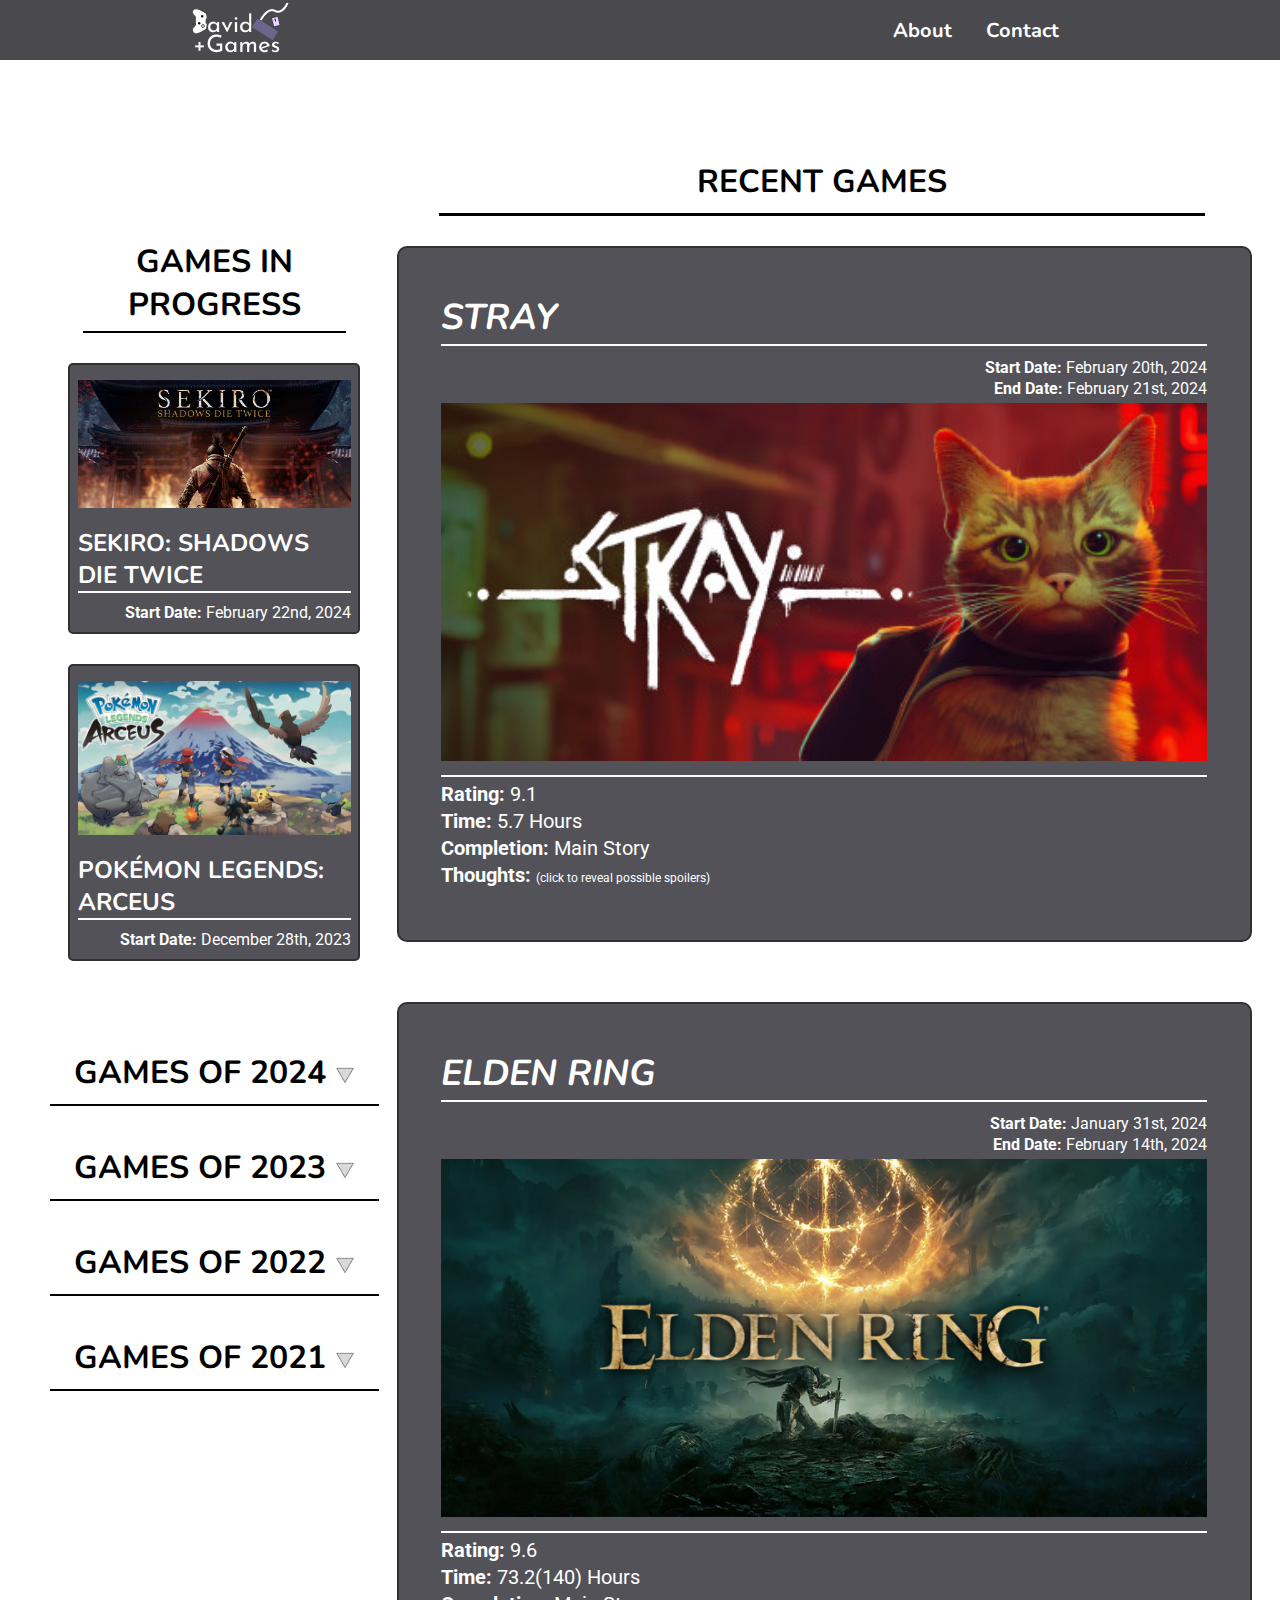
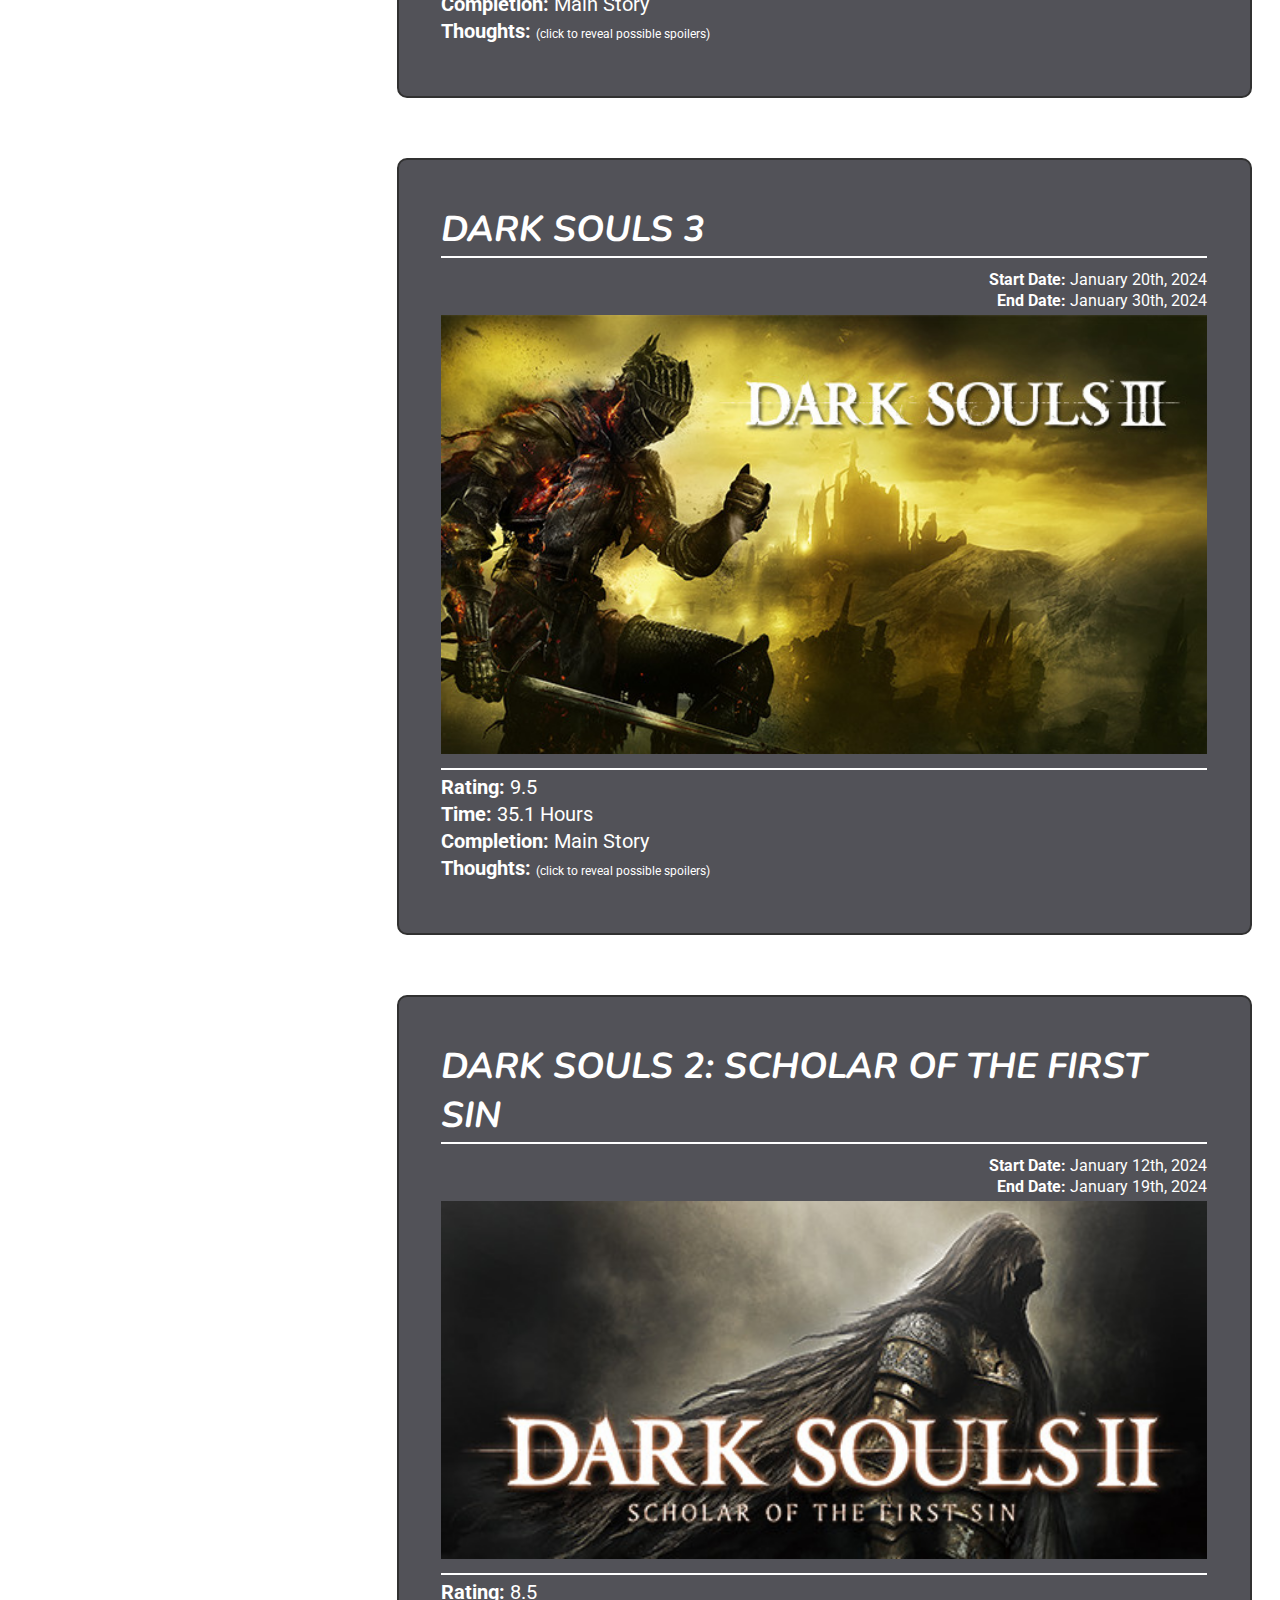
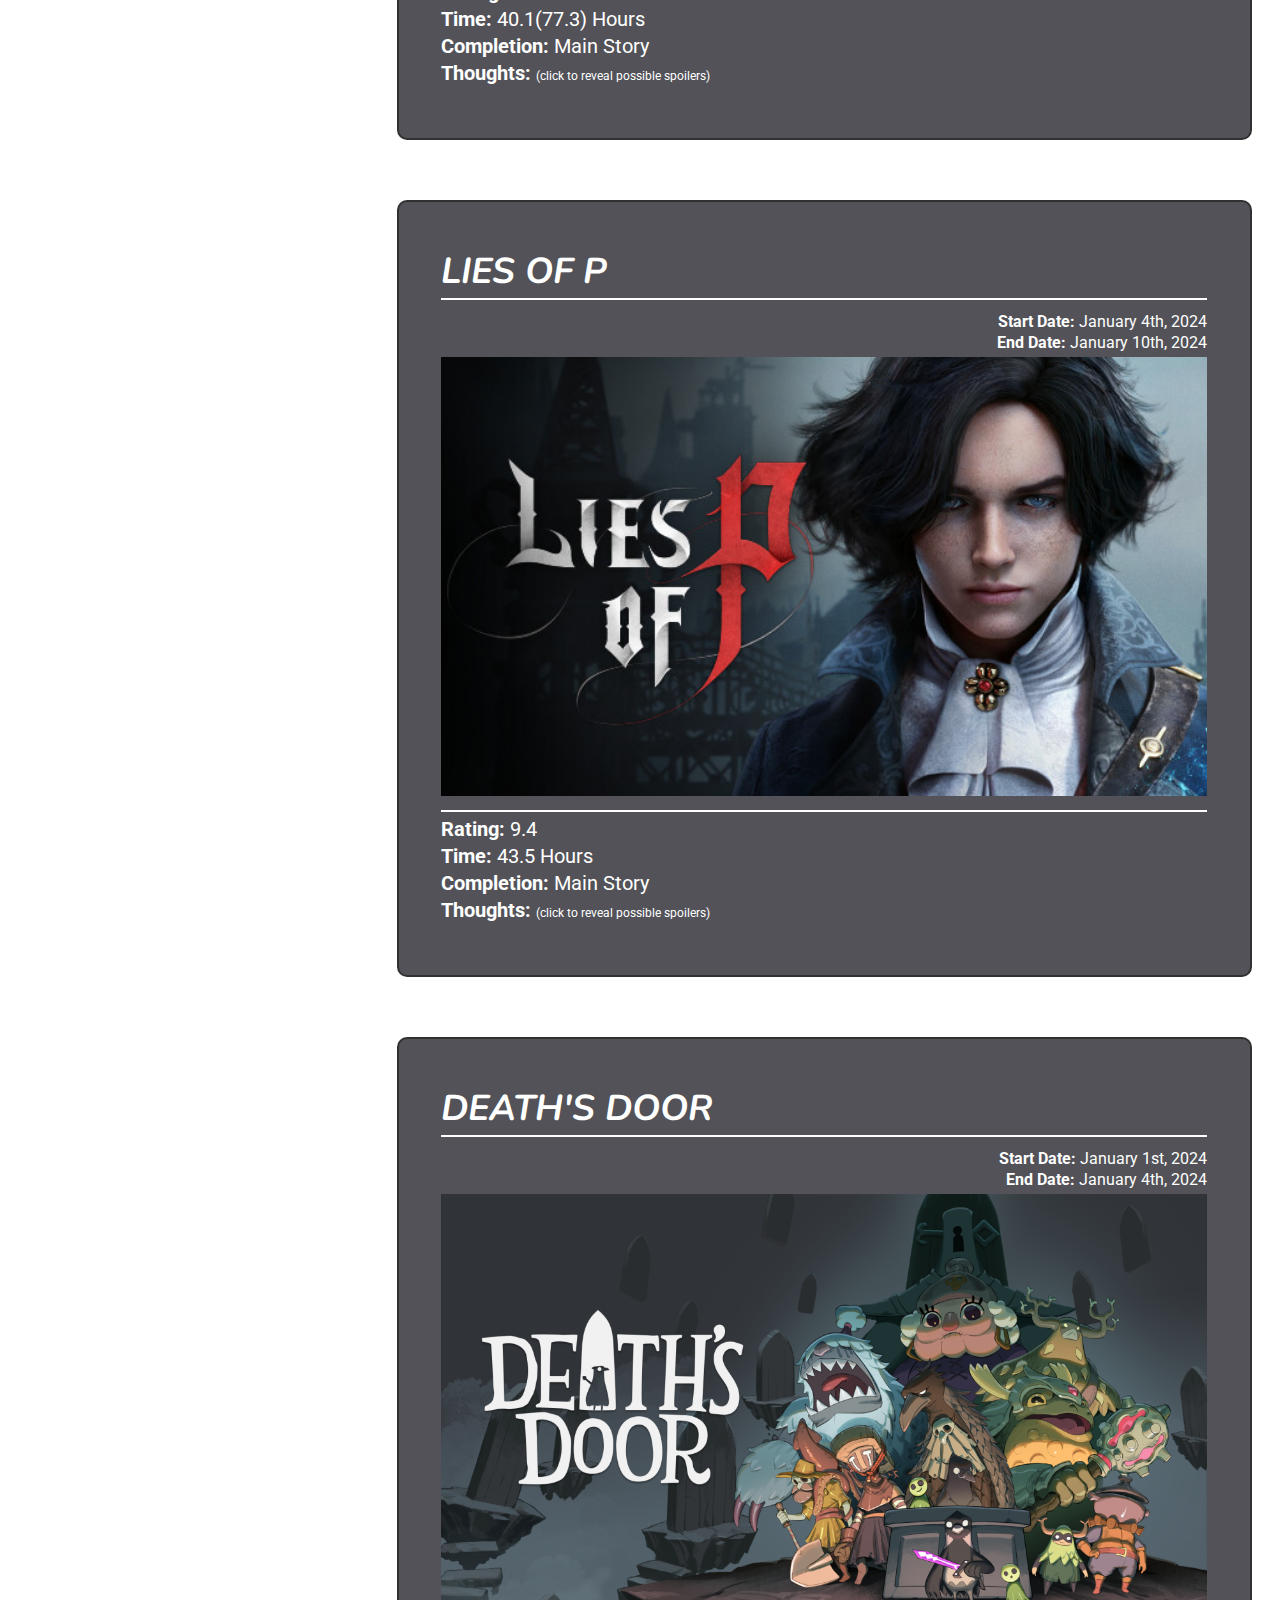
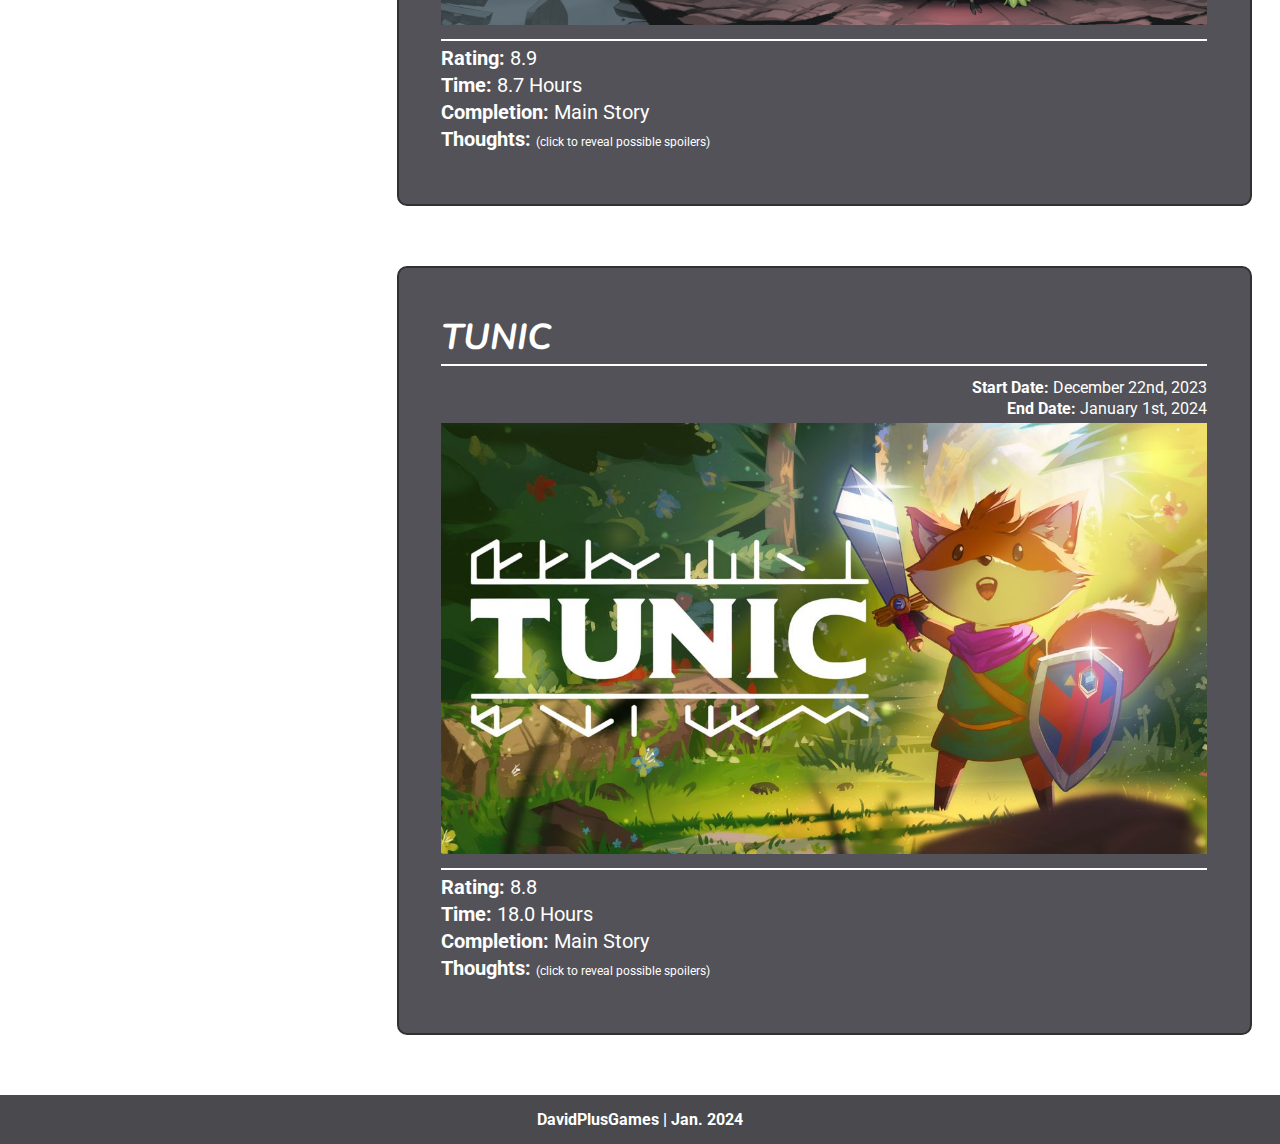
==== index.html @ ee8563e6 "Updated games" ====
<!DOCTYPE html>
<html lang="en">

<head>
    <meta charset="UTF-8">
    <meta name="viewport" content="width=device-width, initial-scale=1.0">
    <link rel="stylesheet" href="style.css">
    <link rel="preconnect" href="https://fonts.googleapis.com">
    <link rel="preconnect" href="https://fonts.gstatic.com" crossorigin>
    <link href="https://fonts.googleapis.com/css2?family=Nunito:wght@400;700&family=Roboto:wght@400;700&display=swap"
        rel="stylesheet">
    <title>DavidPlusGames</title>
</head>

<body>
    <header id="headhead">
        <div class="wrapper">
            <a href="index.html">
                <h1 class="logo">DavidPlusGames</h1>
            </a>
            <nav>
                <a class="drop-icon"></a>
                <ul id="drop-list">
                    <li><a href="about.html" id="first">About</a></li>
                    <li><a href="" id="second">Contact</a></li>
            </nav>
        </div>
    </header>

    <main>
        <div class="main-wrapper">

            <div class="archive-wrapper">
                <div class="inProgress">
                    <h1>GAMES IN PROGRESS</h1>
                    <div class="gamesInProg">
                        <img src="/game-media/sekiro.jpg" alt="">
                        <h2>Sekiro: Shadows Die Twice</h2>
                        <p class="started"><span>Start Date:</span> February 22nd, 2024</p>
                    </div>
                    <div class="gamesInProg">
                        <img src="/game-media/PokemonLegendsArceus.png" alt="">
                        <h2>Pokémon Legends: Arceus</h2>
                        <p class="started"><span>Start Date:</span> December 28th, 2023</p>
                    </div>
                </div>


                <div class="archive">
                    <h1 id="archive2024">GAMES OF 2024 <img src="/images/triangle.png" alt=""></h1>
                    <div class="archive-covers">
                        <div class="archive-covers2024">
                            <img src="/game-media/LiesOfP.jpg" alt="">
                            <img src="/game-media/DeathsDoor.png" alt="">
                            <img src="/game-media/Tunic.jpg" alt="">
                            <h2><a href="archive.html">SEE ALL 2024 REVIEWS</a></h2>
                        </div>
                    </div>
                </div>

                <div class="archive">
                    <h1 id="archive2023">GAMES OF 2023 <img src="/images/triangle.png" alt=""></h1>
                    <div class="archive-covers">
                        <div class="archive-covers2023">
                            <img src="/game-media/LuigisMansion3.png" alt="">
                            <img src="/game-media/SuperMarioBrosWonder.png" alt="">
                            <img src="/game-media/portal.JPG" alt="">
                            <img src="/game-media/SuperMarioBros_.png" alt="">
                            <img src="/game-media/DarkSoulsRemastered.jpg" alt="">
                            <img src="/game-media/GodOfWar2_.png" alt="">
                            <img src="/game-media/TearsOfTheKingdom.png" alt="">
                            <img src="/game-media/GodOfWar1_.png" alt="">
                            <img src="/game-media/GodOfWar2018.png" alt="">
                            <img src="/game-media/Inside.png" alt="">
                            <img src="/game-media/Limbo.png" alt="">
                            <h2><a href="archive.html">SEE ALL 2023 REVIEWS</a></h2>
                        </div>
                    </div>
                </div>

                <div class="archive">
                    <h1 id="archive2022">GAMES OF 2022 <img src="/images/triangle.png" alt=""></h1>
                    <div class="archive-covers">
                        <div class="archive-covers2022">
                            <img src="/game-media/Portal2.jpg" alt="">
                            <img src="/game-media/Celeste.png" alt="">
                            <img src="/game-media/Cuphead.jpg" alt="">
                            <img src="/game-media/PokemonMysteryDungeonDX.jpg" alt="">
                            <img src="/game-media/HollowKnight.jpg" alt="">
                            <img src="/game-media/OriWillOfTheWisps.jpg" alt="">
                            <img src="/game-media/PokemonShiningPearl.png" alt="">
                            <h2><a href="archive.html">SEE ALL 2022 REVIEWS</a></h2>
                        </div>
                    </div>
                </div>

                <div class="archive">
                    <h1 id="archive2021">GAMES OF 2021 <img src="/images/triangle.png" alt=""></h1>
                    <div class="archive-covers">
                        <div class="archive-covers2021">
                            <img src="/game-media/SuperMarioOdyssey.png" alt="">
                            <img src="/game-media/PokemonSword.png" alt="">
                            <img src="/game-media/LinksAwakening.png" alt="">
                            <img src="/game-media/SuperMario3DWorld.png" alt="">
                            <img src="/game-media/BreathOfTheWild.jpg" alt="">
                            <img src="/game-media/SuperMarioGalaxy.jpg" alt="">
                            <img src="/game-media/SuperMarioSunshine.png" alt="">
                            <img src="/game-media/SuperMario64.jpg" alt="">
                            <h2><a href="archive.html">SEE ALL 2021 REVIEWS</a></h2>
                        </div>
                    </div>
                </div>
            </div>


            <div class="game-wrapper">

                <h1>RECENT GAMES</h1>
                <div class="month-games">

                    <div class="game">
                        <div class="game-head">
                            <h2 class="game-title">Stray</h2>
                            <p class="game-startDate"><span id="stats">Start Date:</span> February 20th, 2024</p>
                            <p class="game-endDate"><span id="stats">End Date:</span> February 21st, 2024</p>
                        </div>
                        <img class="game-cover" src="/game-media/Stray.jpg" alt="">
                        <div class="under-cover">
                            <div class="review">
                                <p><span id="stats">Rating:</span> 9.1</p>
                                <p><span id="stats">Time:</span> 5.7 Hours</p>
                                <p><span id="stats">Completion:</span> Main Story</p>
                                <p><span id="stats">Thoughts:</span> <span id="spoiler6">(click to reveal possible
                                        spoilers)</span></p>
                                <div class="thoughts6">
                                    <p>Lorem ipsum dolor sit amet consectetur adipisicing elit. Veritatis provident,
                                        autem accusamus, aspernatur quod officiis ex debitis tenetur minus amet
                                        excepturi sit a ullam sint perspiciatis. Quasi quo praesentium a!</p>
                                    <p>Lorem, ipsum dolor sit amet consectetur adipisicing elit. Maiores incidunt unde
                                        consequatur. Debitis molestiae unde est aliquid nisi doloribus fugit, accusamus
                                        tempora ipsum, distinctio laborum laudantium. Consequuntur perferendis nam quos?
                                    </p>
                                    <p>Lorem ipsum dolor sit amet consectetur, adipisicing elit. Eveniet odio quas
                                        maxime distinctio esse cumque, totam quos assumenda dolorem eum, velit nobis
                                        rerum nulla voluptatum sunt cupiditate minima exercitationem at.</p>
                                    <p>Lorem ipsum dolor sit amet consectetur adipisicing elit. Maxime officiis,
                                        deserunt iusto, eveniet ex dicta nemo facere libero neque totam quisquam
                                        inventore, tenetur tempore? Aspernatur explicabo consectetur distinctio eligendi
                                        tempore?</p>
                                </div>
                            </div>
                        </div>
                    </div>

                    <div class="game">
                        <div class="game-head">
                            <h2 class="game-title">Elden Ring</h2>
                            <p class="game-startDate"><span id="stats">Start Date:</span> January 31st, 2024</p>
                            <p class="game-endDate"><span id="stats">End Date:</span> February 14th, 2024</p>
                        </div>
                        <img class="game-cover" src="/game-media/EldenRing.png" alt="">
                        <div class="under-cover">
                            <div class="review">
                                <p><span id="stats">Rating:</span> 9.6</p>
                                <p><span id="stats">Time:</span> 73.2(140) Hours</p>
                                <p><span id="stats">Completion:</span> Main Story</p>
                                <p><span id="stats">Thoughts:</span> <span id="spoiler5">(click to reveal possible
                                        spoilers)</span></p>
                                <div class="thoughts5">
                                    <p>Lorem ipsum dolor sit amet consectetur adipisicing elit. Veritatis provident,
                                        autem accusamus, aspernatur quod officiis ex debitis tenetur minus amet
                                        excepturi sit a ullam sint perspiciatis. Quasi quo praesentium a!</p>
                                    <p>Lorem, ipsum dolor sit amet consectetur adipisicing elit. Maiores incidunt unde
                                        consequatur. Debitis molestiae unde est aliquid nisi doloribus fugit, accusamus
                                        tempora ipsum, distinctio laborum laudantium. Consequuntur perferendis nam quos?
                                    </p>
                                    <p>Lorem ipsum dolor sit amet consectetur, adipisicing elit. Eveniet odio quas
                                        maxime distinctio esse cumque, totam quos assumenda dolorem eum, velit nobis
                                        rerum nulla voluptatum sunt cupiditate minima exercitationem at.</p>
                                    <p>Lorem ipsum dolor sit amet consectetur adipisicing elit. Maxime officiis,
                                        deserunt iusto, eveniet ex dicta nemo facere libero neque totam quisquam
                                        inventore, tenetur tempore? Aspernatur explicabo consectetur distinctio eligendi
                                        tempore?</p>
                                </div>
                            </div>
                        </div>
                    </div>

                    <div class="game">
                        <div class="game-head">
                            <h2 class="game-title">Dark Souls 3</h2>
                            <p class="game-startDate"><span id="stats">Start Date:</span> January 20th, 2024</p>
                            <p class="game-endDate"><span id="stats">End Date:</span> January 30th, 2024</p>
                        </div>
                        <img class="game-cover" src="/game-media/DarkSouls3.jpg" alt="">
                        <div class="under-cover">
                            <div class="review">
                                <p><span id="stats">Rating:</span> 9.5</p>
                                <p><span id="stats">Time:</span> 35.1 Hours</p>
                                <p><span id="stats">Completion:</span> Main Story</p>
                                <p><span id="stats">Thoughts:</span> <span id="spoiler4">(click to reveal possible
                                        spoilers)</span></p>
                                <div class="thoughts4">
                                    <p>Lorem ipsum dolor sit amet consectetur adipisicing elit. Veritatis provident,
                                        autem accusamus, aspernatur quod officiis ex debitis tenetur minus amet
                                        excepturi sit a ullam sint perspiciatis. Quasi quo praesentium a!</p>
                                    <p>Lorem, ipsum dolor sit amet consectetur adipisicing elit. Maiores incidunt unde
                                        consequatur. Debitis molestiae unde est aliquid nisi doloribus fugit, accusamus
                                        tempora ipsum, distinctio laborum laudantium. Consequuntur perferendis nam quos?
                                    </p>
                                    <p>Lorem ipsum dolor sit amet consectetur, adipisicing elit. Eveniet odio quas
                                        maxime distinctio esse cumque, totam quos assumenda dolorem eum, velit nobis
                                        rerum nulla voluptatum sunt cupiditate minima exercitationem at.</p>
                                    <p>Lorem ipsum dolor sit amet consectetur adipisicing elit. Maxime officiis,
                                        deserunt iusto, eveniet ex dicta nemo facere libero neque totam quisquam
                                        inventore, tenetur tempore? Aspernatur explicabo consectetur distinctio eligendi
                                        tempore?</p>
                                </div>
                            </div>
                        </div>
                    </div>

                    <div class="game">
                        <div class="game-head">
                            <h2 class="game-title">Dark Souls 2: Scholar of the First Sin</h2>
                            <p class="game-startDate"><span id="stats">Start Date:</span> January 12th, 2024</p>
                            <p class="game-endDate"><span id="stats">End Date:</span> January 19th, 2024</p>
                        </div>
                        <img class="game-cover" src="/game-media/DarkSouls2.png" alt="">
                        <div class="under-cover">
                            <div class="review">
                                <p><span id="stats">Rating:</span> 8.5</p>
                                <p><span id="stats">Time:</span> 40.1(77.3) Hours</p>
                                <p><span id="stats">Completion:</span> Main Story</p>
                                <p><span id="stats">Thoughts:</span> <span id="spoiler3">(click to reveal possible
                                        spoilers)</span></p>
                                <div class="thoughts3">
                                    <p>*Just for context. I played about 37 hours in my first playthrough but my save
                                        was deleted so I restarted with a different build*</p>
                                    <p>I underestimated the length of this game. There are way more bosses than the
                                        first game. Though that can provide a variety in combat, many bosses were easy
                                        and boring. The common enemies were more difficult than some bosses.</p>
                                    <p>The most annoying part of the game was adventuring, some places were cool but
                                        irritating to get through, or just long.</p>
                                    <p>Besides those dislikes. The game graphically was similar to the first, though I
                                        would say I loved some of the backgrounds in many parts of the map where you had
                                        a chance to overlook the land.</p>
                                    <p>The combat was okay, nothing too different. Though I felt like some of the hit
                                        detection was way off. Also the camera felt awful, absolutely hated it but found
                                        a fix which made it a lot better.</p>
                                    <p>Overall I decently enjoyed the game but at a certain point I just wanted to get
                                        it over with.</p>
                                </div>
                            </div>
                        </div>
                    </div>

                    <div class="game">
                        <div class="game-head">
                            <h2 class="game-title">Lies of P</h2>
                            <p class="game-startDate"><span id="stats">Start Date:</span> January 4th, 2024</p>
                            <p class="game-endDate"><span id="stats">End Date:</span> January 10th, 2024</p>
                        </div>
                        <img class="game-cover" src="/game-media/LiesOfP.jpg" alt="">
                        <div class="under-cover">
                            <div class="review">
                                <p><span id="stats">Rating:</span> 9.4</p>
                                <p><span id="stats">Time:</span> 43.5 Hours</p>
                                <p><span id="stats">Completion:</span> Main Story</p>
                                <p><span id="stats">Thoughts:</span> <span id="spoiler3">(click to reveal possible
                                        spoilers)</span></p>
                                <div class="thoughts3">
                                    <p>This game is amazing.</p>
                                    <p>The art style and world is great. Playing as pinnochio in a world full of evil
                                        puppets. The story is easy to follow, it's clear what you are there to do as you
                                        progress through the game. The world as a whole was dark and scary in places
                                        that seem like they used to be so bright and joyful.</p>
                                    <p>The system in the game was just as you would expect from a soulslike game so
                                        there's not much to explain there. But one thing is that the game is more linear
                                        than a typical souls game, the game will always lead you to where you should go
                                        and you do bosses in a certain order.</p>
                                    <p>The combat and movement were great and smooth, everything felt quick, responsive,
                                        and especially satisfying. I kind of wish there was more variety in the classes
                                        and weapons but nonetheless I enjoyed my dexterity run.</p>
                                    <p>This game is amazing and does justice to the souls genre.</p>
                                </div>
                            </div>
                        </div>
                    </div>

                    <div class="game">
                        <div class="game-head">
                            <h2 class="game-title">Death's Door</h2>
                            <p class="game-startDate"><span id="stats">Start Date:</span> January 1st, 2024</p>
                            <p class="game-endDate"><span id="stats">End Date:</span> January 4th, 2024</p>
                        </div>
                        <img class="game-cover" src="/game-media/DeathsDoor.png" alt="">
                        <div class="under-cover">
                            <div class="review">
                                <p><span id="stats">Rating:</span> 8.9</p>
                                <p><span id="stats">Time:</span> 8.7 Hours</p>
                                <p><span id="stats">Completion:</span> Main Story</p>
                                <p><span id="stats">Thoughts:</span> <span id="spoiler2">(click to reveal possible
                                        spoilers)</span></p>
                                <div class="thoughts2">
                                    <p>This game's art style is cute and simple. I did not think I would get as invested
                                        in this game as I did.</p>
                                    <p>At first I didn't think too much of it but was still enjoying it. But the
                                        dialogue got me slightly more invested over time, a lot of the time it was funny
                                        but at times it got deep. The story was sad and had me attached.
                                    <p>The "levels" were pretty creative, they weren't too difficult yet they were
                                        enjoyable. The combat was simple with it being a hack n slash type of game. And
                                        there wasn't much variety in weapons. The boss fights were pretty fun and had
                                        good variety in design and attacks.</p>
                                    <p>Overall I enjoyed the game, my favorite part being the dialogue.</p>
                                </div>
                            </div>
                        </div>
                    </div>

                    <div class="game">
                        <div class="game-head">
                            <h2 class="game-title">Tunic</h2>
                            <p class="game-startDate"><span id="stats">Start Date:</span> December 22nd, 2023</p>
                            <p class="game-endDate"><span id="stats">End Date:</span> January 1st, 2024</p>
                        </div>
                        <img class="game-cover" src="/game-media/Tunic.jpg" alt="">
                        <div class="under-cover">
                            <div class="review">
                                <p><span id="stats">Rating:</span> 8.8</p>
                                <p><span id="stats">Time:</span> 18.0 Hours</p>
                                <p><span id="stats">Completion:</span> Main Story</p>
                                <p><span id="stats">Thoughts:</span> <span id="spoiler1">(click to reveal possible
                                        spoilers)</span></p>
                                <div class="thoughts1">
                                    <p>The art style in this game is 10/10. So cute and sick at the same time. One of my
                                        favorite parts.</p>
                                    <p>The combat in this game was simple yet fun, the mechanics introduced over time
                                        made the combat more fun over time, letting you be more agile and try out
                                        different weapons.</p>
                                    <p>The world was fun to explore, I loved the secret passages all around, letting you
                                        take some shortcuts once you get through areas to help you traverse more
                                        quickly.</p>
                                    <p>Some aspects were definitely souls inspired, like the fox statues acting as
                                        bonfires which also restored your flasks. Souls-like components are usually a
                                        plus for me.</p>
                                    <p>I really enjoyed playing through this game.</p>
                                </div>
                            </div>
                        </div>
                    </div>
                </div>
            </div>
        </div>
    </main>

    <footer>
        <p>DavidPlusGames | Jan. 2024</p>
    </footer>
</body>

<script src="https://code.jquery.com/jquery-1.12.4.min.js"></script>
<script src="script.js"></script>

</html>
---- style.css ----
* {
    margin: 0;
    padding: 0;
    list-style-type: none;
}

body {
    background-color: #ffffff;
}

h1,
h2,
h3 {
    font-family: 'Nunito', sans-serif;
    font-weight: 700;
}

p {
    font-family: 'Roboto', sans-serif;
    font-weight: 400;
}

li {
    font-family: 'Nunito', sans-serif;
    font-weight: 700;
}

#headhead {
    background-color: #49494e;
    margin-bottom: 100px;
}

header .wrapper {
    height: 60px;
}

.logo {
    background: url(images/dpg_white.svg) no-repeat 5% center;
    width: 70%;
    max-width: 350px;
    margin-right: auto;
    height: 60px;
    text-indent: -10000px;
    float: left;
    padding-top: 0px;
}

.logo:hover {
    cursor: pointer;
}

nav {
    height: 100%;
}

.drop-icon {
    display: block;
    height: 60px;
    width: 90px;
    background: url(images/dropdown_wh.png) no-repeat 50% center;
    cursor: pointer;
    margin-left: auto;
}

.drop-icon:hover {
    background-color: rgb(192, 192, 192);
}

header nav ul {
    overflow: hidden;
    height: 0;
    max-width: 110px;
    min-width: 40px;
    margin-left: auto;
    margin-right: 18px;
}

header nav ul.open {
    height: auto;
}

header nav ul li {
    float: none;
    text-align: right;
    width: 100%;
    margin: 0;
}

header nav ul li a {
    color: #ffffff;
    padding: 10px;
    border-bottom: 2px solid #2b2b2b;
    border-left: 2px solid #2b2b2b;
    border-right: 2px solid #2b2b2b;
    display: block;
    margin: 0;
    text-decoration: none;
    background-color: #49494e;
}

header nav ul li #first {
    border-top: 2px solid #2b2b2b;
    border-radius: 10px 10px 0 0;
}

header nav ul li #second {
    border-radius: 0 0 10px 10px;
}

header nav ul li a:hover {
    background-color: rgb(96, 95, 99);
}

@media (min-width: 600px) {

    header {
        background-color: #cacaca;
    }

    .logo {
        width: 100px;
        background: url(images/dpg_white.png) no-repeat 50% center;
    }

    header .wrapper {
        width: 90%;
        max-width: 900px;
        margin: 0 auto;
    }

    .drop-icon {
        display: none;
    }

    #drop-list {
        width: 200px;
    }

    header nav ul {
        height: 60px;
        display: flex;
        align-items: center;
        justify-content: center;
        max-width: 200px;
    }

    header nav ul li a {
        width: 80px;
        font-size: 20px;
        text-align: center;
    }

    header nav ul li a,
    header nav ul li #first,
    header nav ul li #second {
        border: none;
        border-radius: 10px;
    }
}

/* 
 *
 * INTRO SECTION
 *
 */

.intro {
    margin: 85px auto 0 auto;
}

.intro h1,
.intro p {
    color: #000000;
}

.intro h1 {
    border-bottom: 2px solid #000000;
    text-align: center;
    width: 80%;
    max-width: 500px;
    margin: 0 auto;
}

.intro p {
    padding-top: 1em;
    font-size: 20px;
    line-height: 1.5em;
    text-align: left;
    width: 90%;
    margin: 0 auto;
    max-width: 750px;
}

@media (min-width: 600px) {
    .intro {
        margin: 50px auto 0 auto;
    }
}

@media (min-width: 1200px) {
    .intro {
        width: 400px;
        margin: 0 auto;
    }
}

/* 
 *
 * MAIN SECTION
 *
 */
main h1 {
    color: #000000;
    text-align: center;
    padding-bottom: 10px;
    width: 90%;
    max-width: 1000px;
    margin: 0 auto;
    border-bottom: 3px solid #000000;
}

.main-wrapper {
    display: flex;
    flex-direction: column-reverse;
}

@media (min-width: 1200px) {

    .main-wrapper {
        flex-direction: row;
        width: 95%;
        max-width: 1600px;
        margin: 100px auto 0 auto;
        justify-content: space-around;
    }

    main h1 {
        margin-top: 0;
    }
}

/* 
 *
 * GAME SECTION
 *
 */

.game {
    width: 90%;
    display: block;
    margin: 0 auto;
    text-align: center;
    padding-top: 20px;
    background-color: #525258;
    margin-bottom: 60px;
    margin-top: 30px;
    border: solid 2px #313131;
    border-radius: 10px;
}

.game:first-of-type {
    margin-top: 30px;
}

.game p {
    font-size: 18px;
}

.game-title {
    color: #ffffff;
    border-bottom: 2px solid #ffffff;
    padding-top: 5px;
    padding-bottom: 2px;
    text-align: left;
    width: 90%;
    margin: 0 auto;
    font-style: italic;
    text-transform: uppercase;
}

.game-startDate {
    padding-top: 10px;
}

.game-endDate {
    padding-bottom: 5px;
}

.game-head {
    margin: 0 auto;
}

.game-head p {
    text-align: right;
    font-size: 16px;
    margin-top: 2px;
}

.game-startDate,
.game-endDate {
    color: #ffffff;
    text-align: left;
    width: 90%;
    margin: 0 auto;
}

.game-cover {
    padding-bottom: 10px;
    width: 90%;
}

.review {
    text-align: left;
    color: #ffffff;
    width: 90%;
    margin: 0 auto;
    border-top: 2px solid #ffffff;
    padding-top: 5px;
    margin-bottom: 30px;
}

.review p {
    padding-bottom: 3px;
}

#stats {
    font-weight: bold;
}

@media (min-width: 600px) {
    .game {
        max-width: 700px;
    }
}

@media (min-width: 768px) {
    .game p {
        font-size: 20px;
    }

    .game-title {
        font-size: 28px;
    }

    .game-head p {
        font-size: 16px;
    }
}

@media (min-width: 992px) {
    .game {
        width: 75%;
        max-width: 850px;
        align-items: start;
        padding-top: 40px;
    }

    .game-title {
        font-size: 36px;
    }

    .game-cover {
        margin: 0 auto;
        width: 80%;
    }

    .under-cover {
        margin: 0 auto;
    }

    .review {
        width: 90%;
    }
}

@media (min-width: 1200px) {
    .game {
        width: 100%;
        max-width: 1000px;
        padding-bottom: 20px;
    }

    .game-cover {
        width: 90%;
        max-width: 850px;
    }

    .game-wrapper {
        width: 70%;
    }
}

#spoiler1,
#spoiler2,
#spoiler3,
#spoiler4,
#spoiler5,
#spoiler6,
#spoiler7 {
    font-size: 12px;
}

#spoiler1:hover,
#spoiler2:hover,
#spoiler3:hover,
#spoiler4:hover,
#spoiler5:hover,
#spoiler6:hover,
#spoiler7:hover {
    color: rgb(98, 0, 255);
    cursor: pointer;
}

.thoughts1,
.thoughts2,
.thoughts3,
.thoughts4,
.thoughts5,
.thoughts6,
.thoughts7 {
    display: none;
}

.thoughts1.open,
.thoughts2.open,
.thoughts3.open,
.thoughts4.open,
.thoughts5.open,
.thoughts6.open,
.thoughts7.open {
    display: block;
}

.thoughts1 p,
.thoughts2 p,
.thoughts3 p,
.thoughts4 p,
.thoughts5 p,
.thoughts6 p,
.thoughts7 p {
    padding-top: 10px;
}

/* archive */
.thoughts p {
    padding-top: 10px;
}

.thoughts h2 {
    padding-top: 30px;
    text-decoration: underline;
}

/* 
 *
 * ARCHIVE SECTION
 *
 */

.inProgress {
    margin: 0 auto;
    text-align: center;
    width: 80%;
    margin-bottom: 50px;
}

.inProgress h1 {
    color: #000000;
    border-bottom: solid #000000 2px;
    padding-bottom: 5px;
}

.gamesInProg {
    background-color: #525258;
    color: #ffffff;
    margin-top: 30px;
    border: solid #313131 2px;
    border-radius: 5px;
}

.gamesInProg h2 {
    padding-top: 15px;
    border-bottom: solid #ffffff 2px;
    width: 95%;
    text-align: left;
    margin: 0 auto;
    text-transform: uppercase;
}

.started {
    text-align: right;
    padding-top: 10px;
    padding-bottom: 10px;
    width: 95%;
    margin: 0 auto;
}

.started span {
    font-weight: bold;
}

.gamesInProg img {
    width: 95%;
    padding-top: 15px;
}

.archive-wrapper {
    margin-top: 80px;
    margin-bottom: 100px;
}

.archive {
    margin: 0 auto;
}

.archive h1 {
    color: #000000;
    text-align: center;
    border-bottom: 2px solid #000000;
    padding-top: 40px;
    width: 90%;
    max-width: 500px;
    margin: 0 auto;
}

.archive h1:hover {
    color: rgb(24, 45, 90);
    cursor: pointer;
}

.archive h1 img {
    width: 20px;
}

.archive-covers2024,
.archive-covers2023,
.archive-covers2022,
.archive-covers2021 {
    width: 90%;
    max-width: 450px;
    min-width: 310px;
    margin: 0 auto;
    padding-top: 10px;
    text-align: center;
    display: none;
}

.archive-covers img {
    height: 65px;
    border: solid black 1px;
}

.archive-covers h2 {
    padding-top: 20px;
}

@media (min-width: 600px) {

    .archive-covers img {
        height: 100px;
    }

    .archive-covers2024,
    .archive-covers2023,
    .archive-covers2022,
    .archive-covers2021 {
        max-width: 600px;
    }
}

@media (min-width: 768px) {

    .archive-covers2024,
    .archive-covers2023,
    .archive-covers2022,
    .archive-covers2021 {
        max-width: 650px;
    }
}

@media (min-width: 992px) {

    .archive-covers img {
        height: 115px;
    }

    .archive-covers2024,
    .archive-covers2023,
    .archive-covers2022,
    .archive-covers2021 {
        max-width: 750px;
    }
}

@media (min-width: 1200px) {
    .archive {
        width: 100%;
    }

    .archive-wrapper {
        width: 30%;
        max-width: 600px;
    }
}

.archive-covers2024.open,
.archive-covers2023.open,
.archive-covers2022.open,
.archive-covers2021.open {
    display: block;
}

/* 
 *
 * FOOTER SECTION
 *
 */

footer {
    background-color: #49494e;
    /* position: fixed;
    bottom: 0; */
    width: 100%;
}

footer p {
    color: #ffffff;
    text-align: center;
    padding: 15px;
    font-weight: bold;
}

.about-wrapper {
    width: 80%;
    margin: 30px auto 0 auto;
}

.about-wrapper h1 {
    text-align: center;
}

.about-wrapper p {
    color: white;
    margin-top: 20px;
    padding: 15px;
    background-color: #525258;
    border: solid 2px #313131;
    border-radius: 5px;
}

@media (min-width: 1200px) {
    .about-wrapper {
        width: 50%;
    }
}
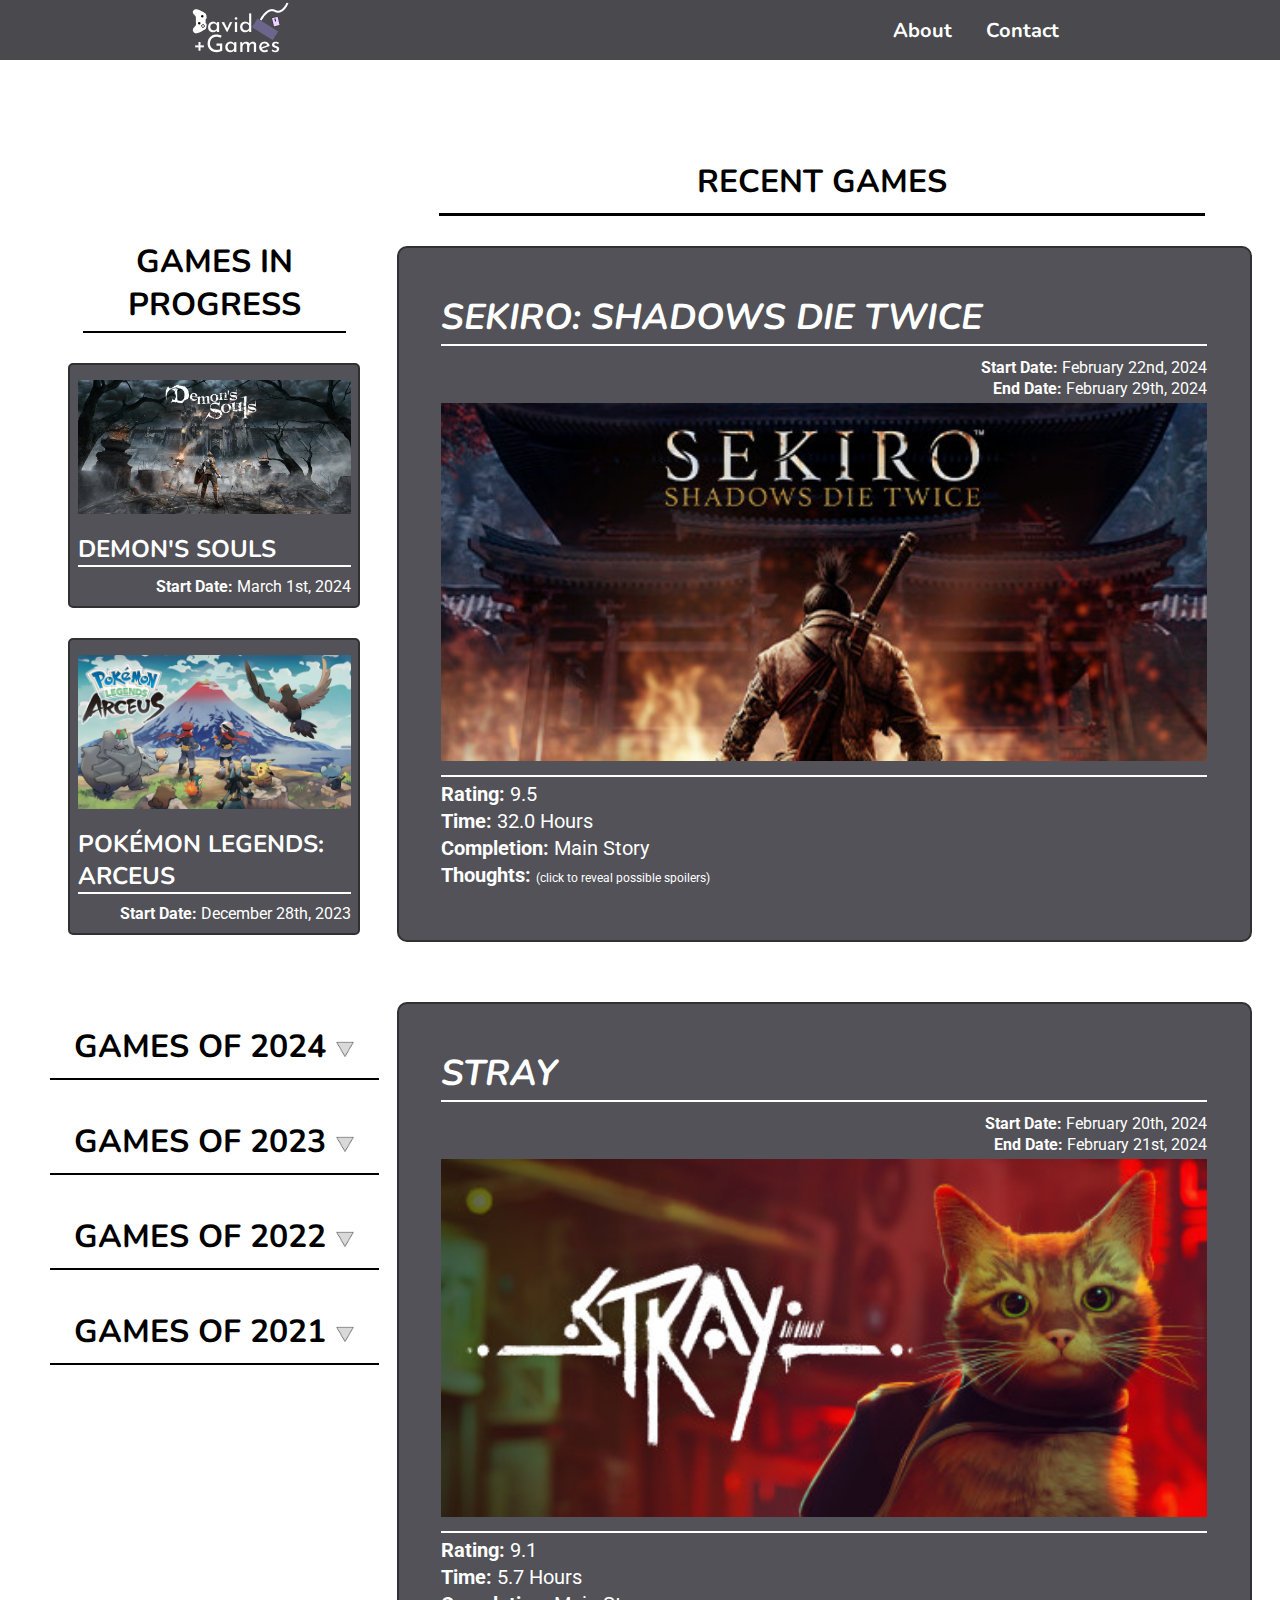
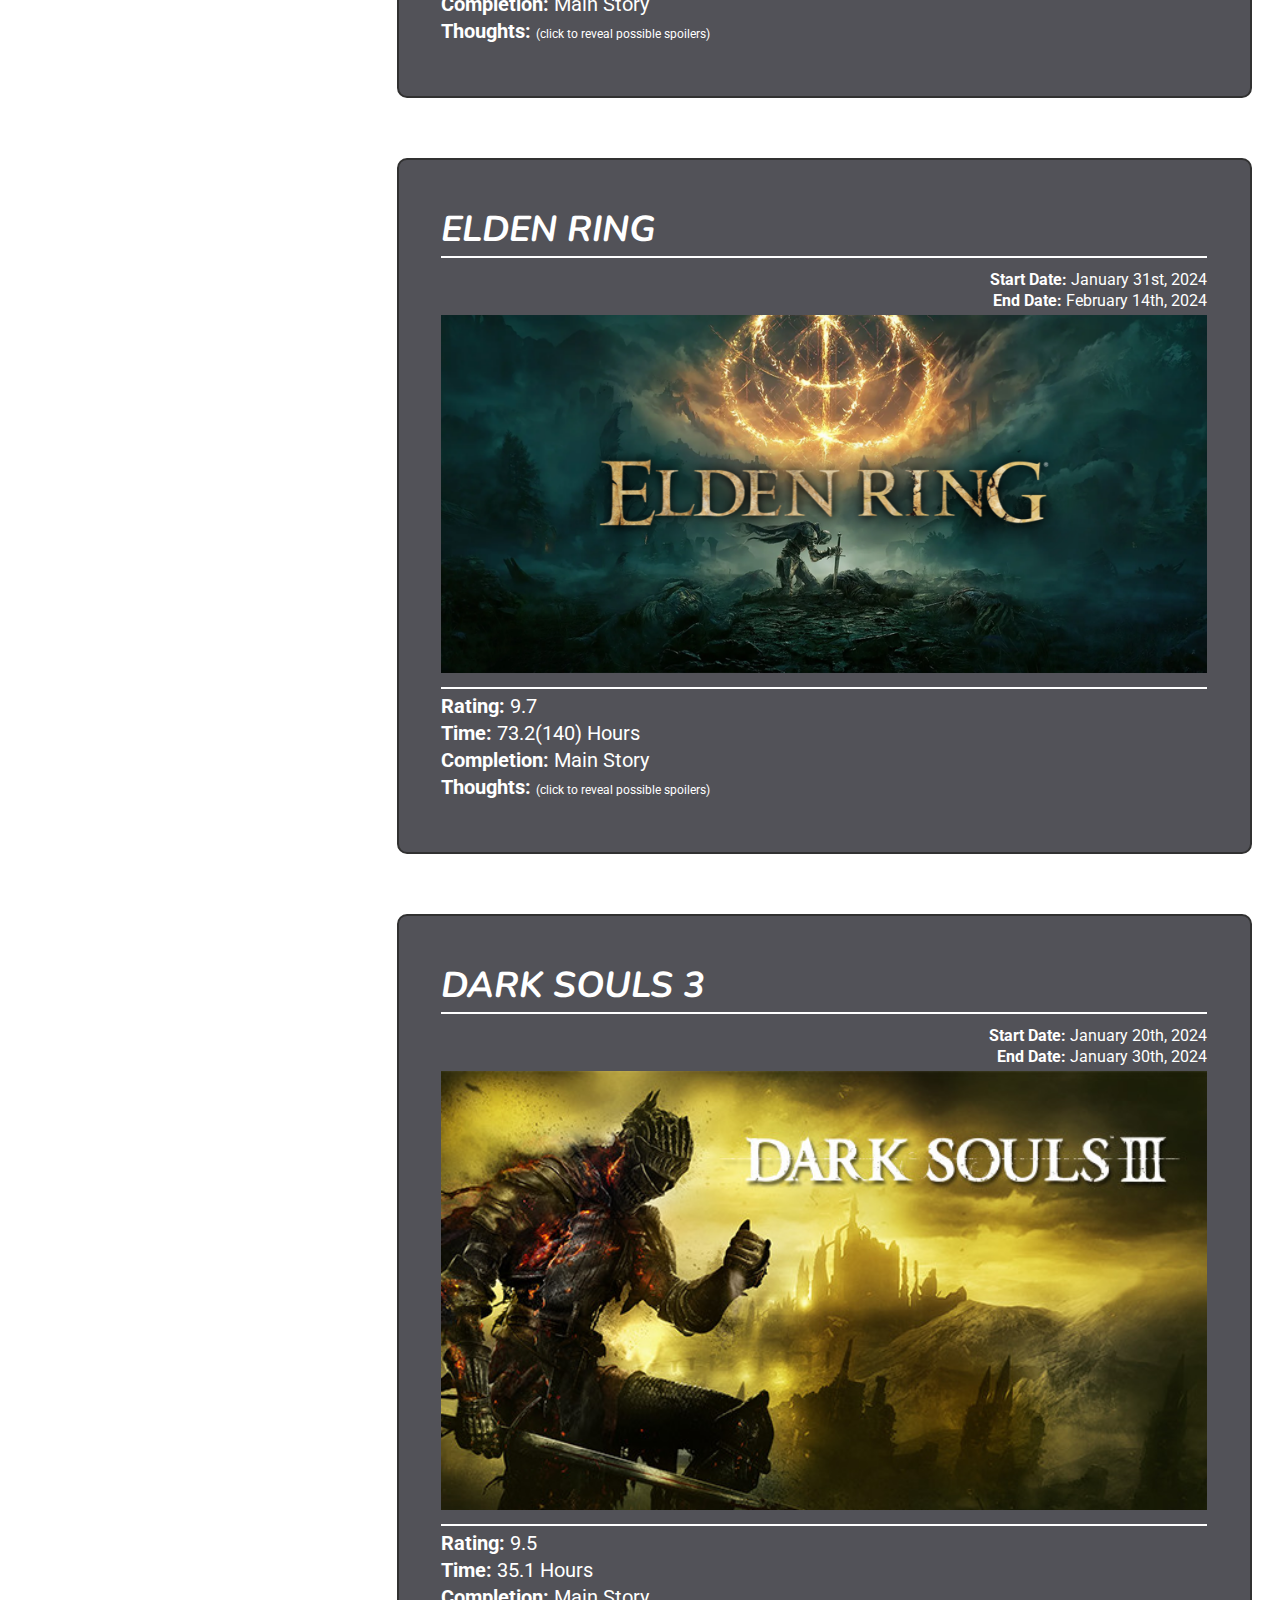
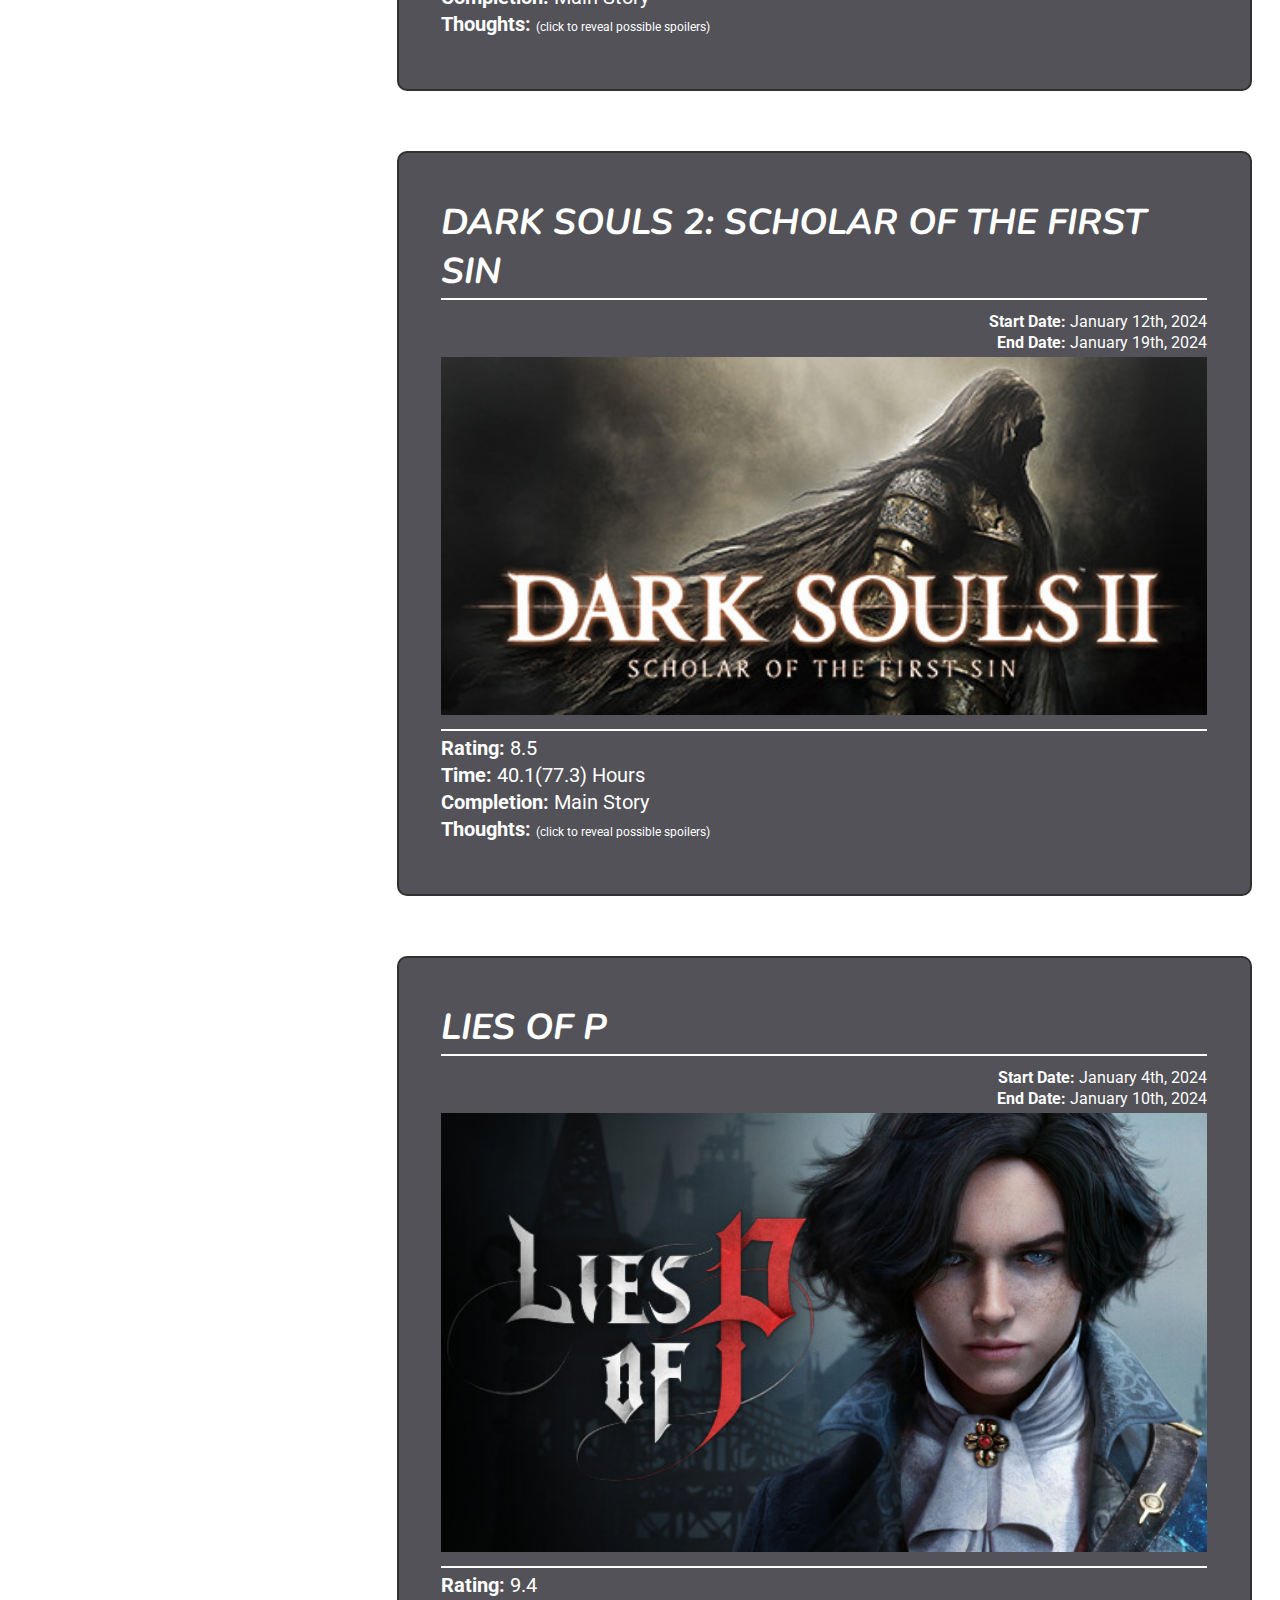
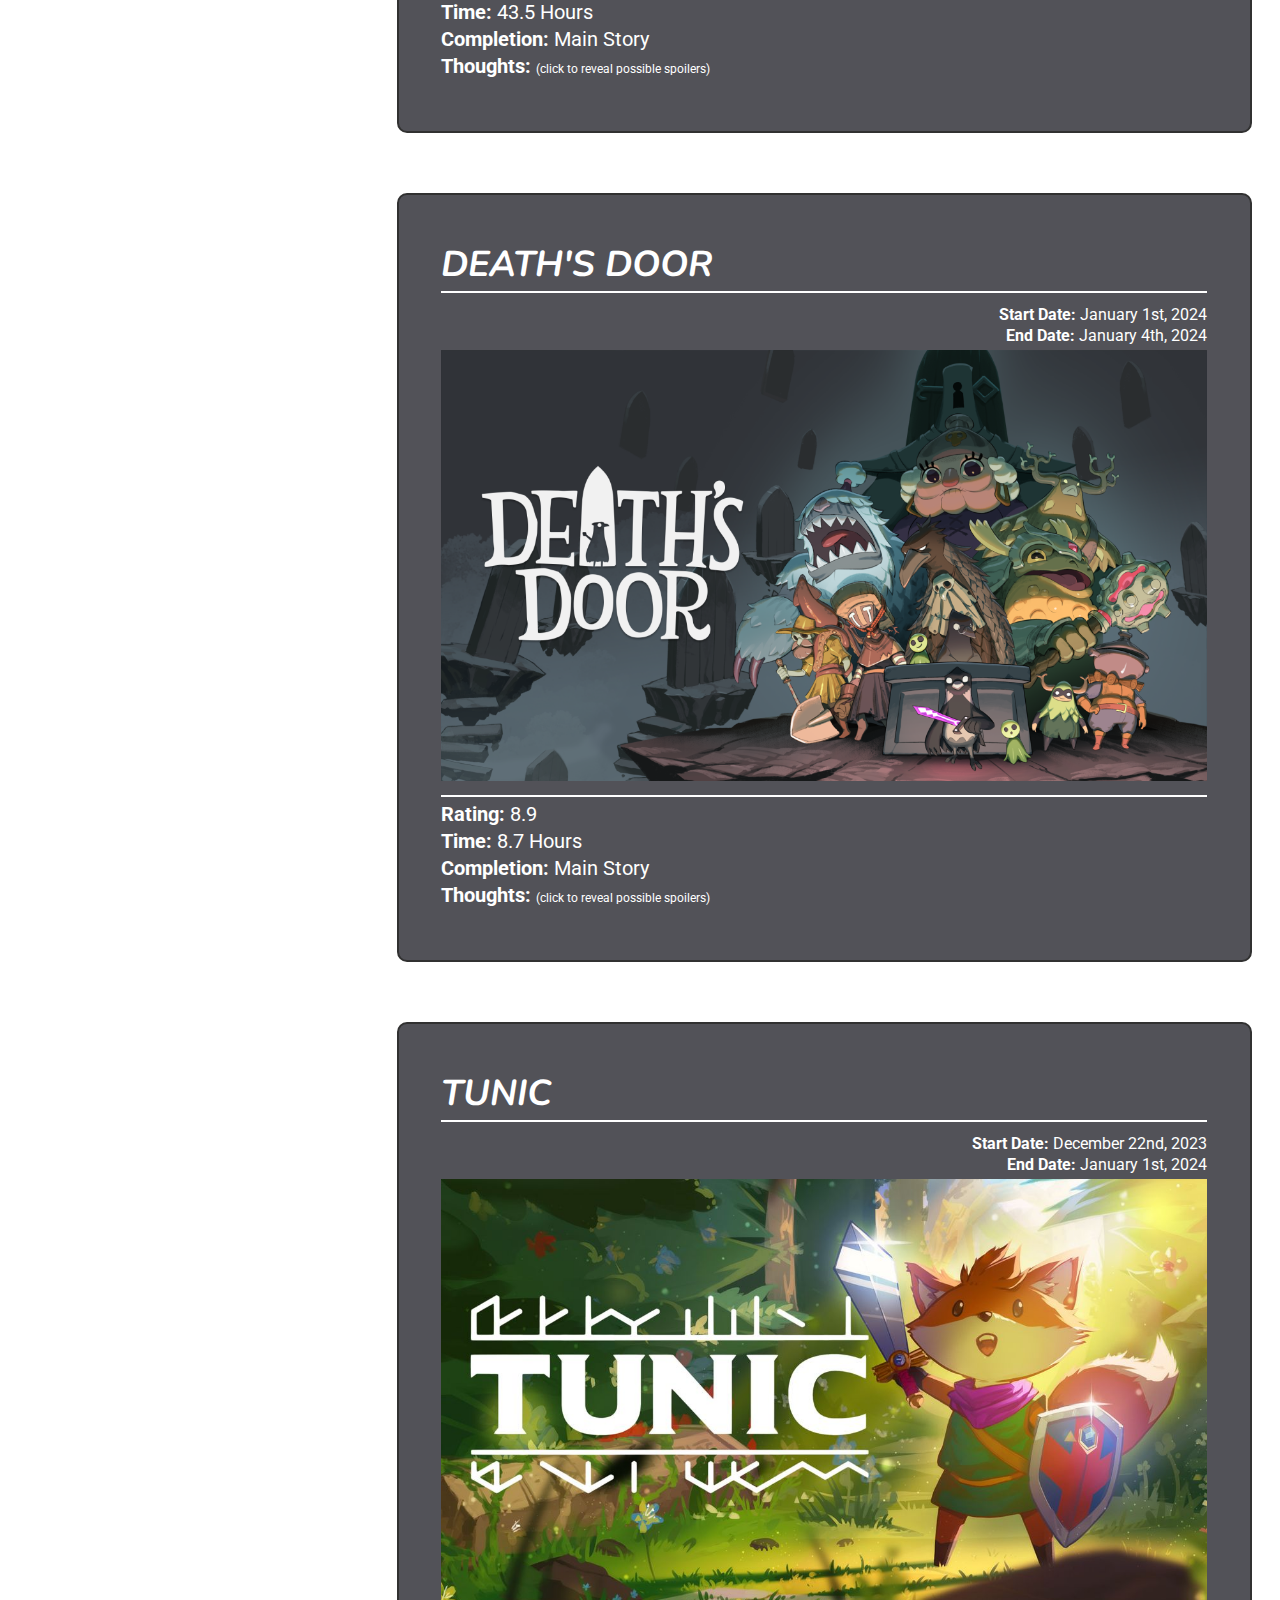
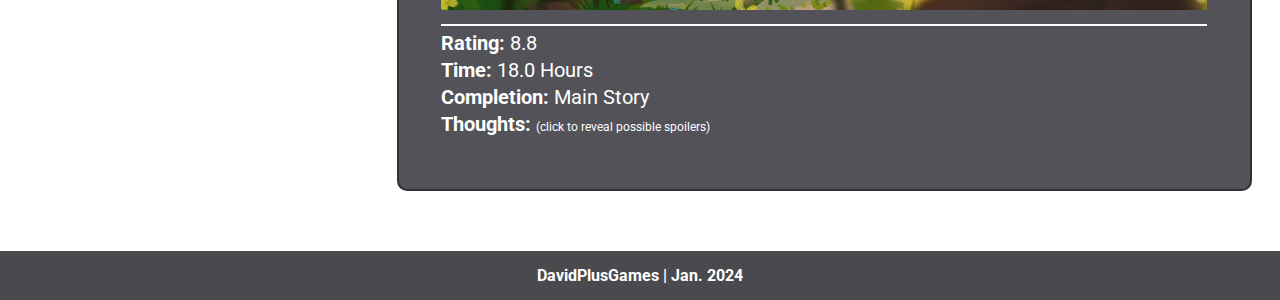
==== commit 90206764: "Updated games" ====
--- a/index.html
+++ b/index.html
@@ -34,9 +34,9 @@
                 <div class="inProgress">
                     <h1>GAMES IN PROGRESS</h1>
                     <div class="gamesInProg">
-                        <img src="/game-media/sekiro.jpg" alt="">
-                        <h2>Sekiro: Shadows Die Twice</h2>
-                        <p class="started"><span>Start Date:</span> February 22nd, 2024</p>
+                        <img src="/game-media/demonssouls.png" alt="">
+                        <h2>Demon's souls</h2>
+                        <p class="started"><span>Start Date:</span> March 1st, 2024</p>
                     </div>
                     <div class="gamesInProg">
                         <img src="/game-media/PokemonLegendsArceus.png" alt="">
@@ -120,6 +120,40 @@
 
                     <div class="game">
                         <div class="game-head">
+                            <h2 class="game-title">Sekiro: Shadows Die Twice</h2>
+                            <p class="game-startDate"><span id="stats">Start Date:</span> February 22nd, 2024</p>
+                            <p class="game-endDate"><span id="stats">End Date:</span> February 29th, 2024</p>
+                        </div>
+                        <img class="game-cover" src="/game-media/sekiro.jpg" alt="">
+                        <div class="under-cover">
+                            <div class="review">
+                                <p><span id="stats">Rating:</span> 9.5</p>
+                                <p><span id="stats">Time:</span> 32.0 Hours</p>
+                                <p><span id="stats">Completion:</span> Main Story</p>
+                                <p><span id="stats">Thoughts:</span> <span id="spoiler7">(click to reveal possible
+                                        spoilers)</span></p>
+                                <div class="thoughts7">
+                                    <p>Lorem ipsum dolor sit amet consectetur adipisicing elit. Veritatis provident,
+                                        autem accusamus, aspernatur quod officiis ex debitis tenetur minus amet
+                                        excepturi sit a ullam sint perspiciatis. Quasi quo praesentium a!</p>
+                                    <p>Lorem, ipsum dolor sit amet consectetur adipisicing elit. Maiores incidunt unde
+                                        consequatur. Debitis molestiae unde est aliquid nisi doloribus fugit, accusamus
+                                        tempora ipsum, distinctio laborum laudantium. Consequuntur perferendis nam quos?
+                                    </p>
+                                    <p>Lorem ipsum dolor sit amet consectetur, adipisicing elit. Eveniet odio quas
+                                        maxime distinctio esse cumque, totam quos assumenda dolorem eum, velit nobis
+                                        rerum nulla voluptatum sunt cupiditate minima exercitationem at.</p>
+                                    <p>Lorem ipsum dolor sit amet consectetur adipisicing elit. Maxime officiis,
+                                        deserunt iusto, eveniet ex dicta nemo facere libero neque totam quisquam
+                                        inventore, tenetur tempore? Aspernatur explicabo consectetur distinctio eligendi
+                                        tempore?</p>
+                                </div>
+                            </div>
+                        </div>
+                    </div>
+
+                    <div class="game">
+                        <div class="game-head">
                             <h2 class="game-title">Stray</h2>
                             <p class="game-startDate"><span id="stats">Start Date:</span> February 20th, 2024</p>
                             <p class="game-endDate"><span id="stats">End Date:</span> February 21st, 2024</p>
@@ -161,7 +195,7 @@
                         <img class="game-cover" src="/game-media/EldenRing.png" alt="">
                         <div class="under-cover">
                             <div class="review">
-                                <p><span id="stats">Rating:</span> 9.6</p>
+                                <p><span id="stats">Rating:</span> 9.7</p>
                                 <p><span id="stats">Time:</span> 73.2(140) Hours</p>
                                 <p><span id="stats">Completion:</span> Main Story</p>
                                 <p><span id="stats">Thoughts:</span> <span id="spoiler5">(click to reveal possible
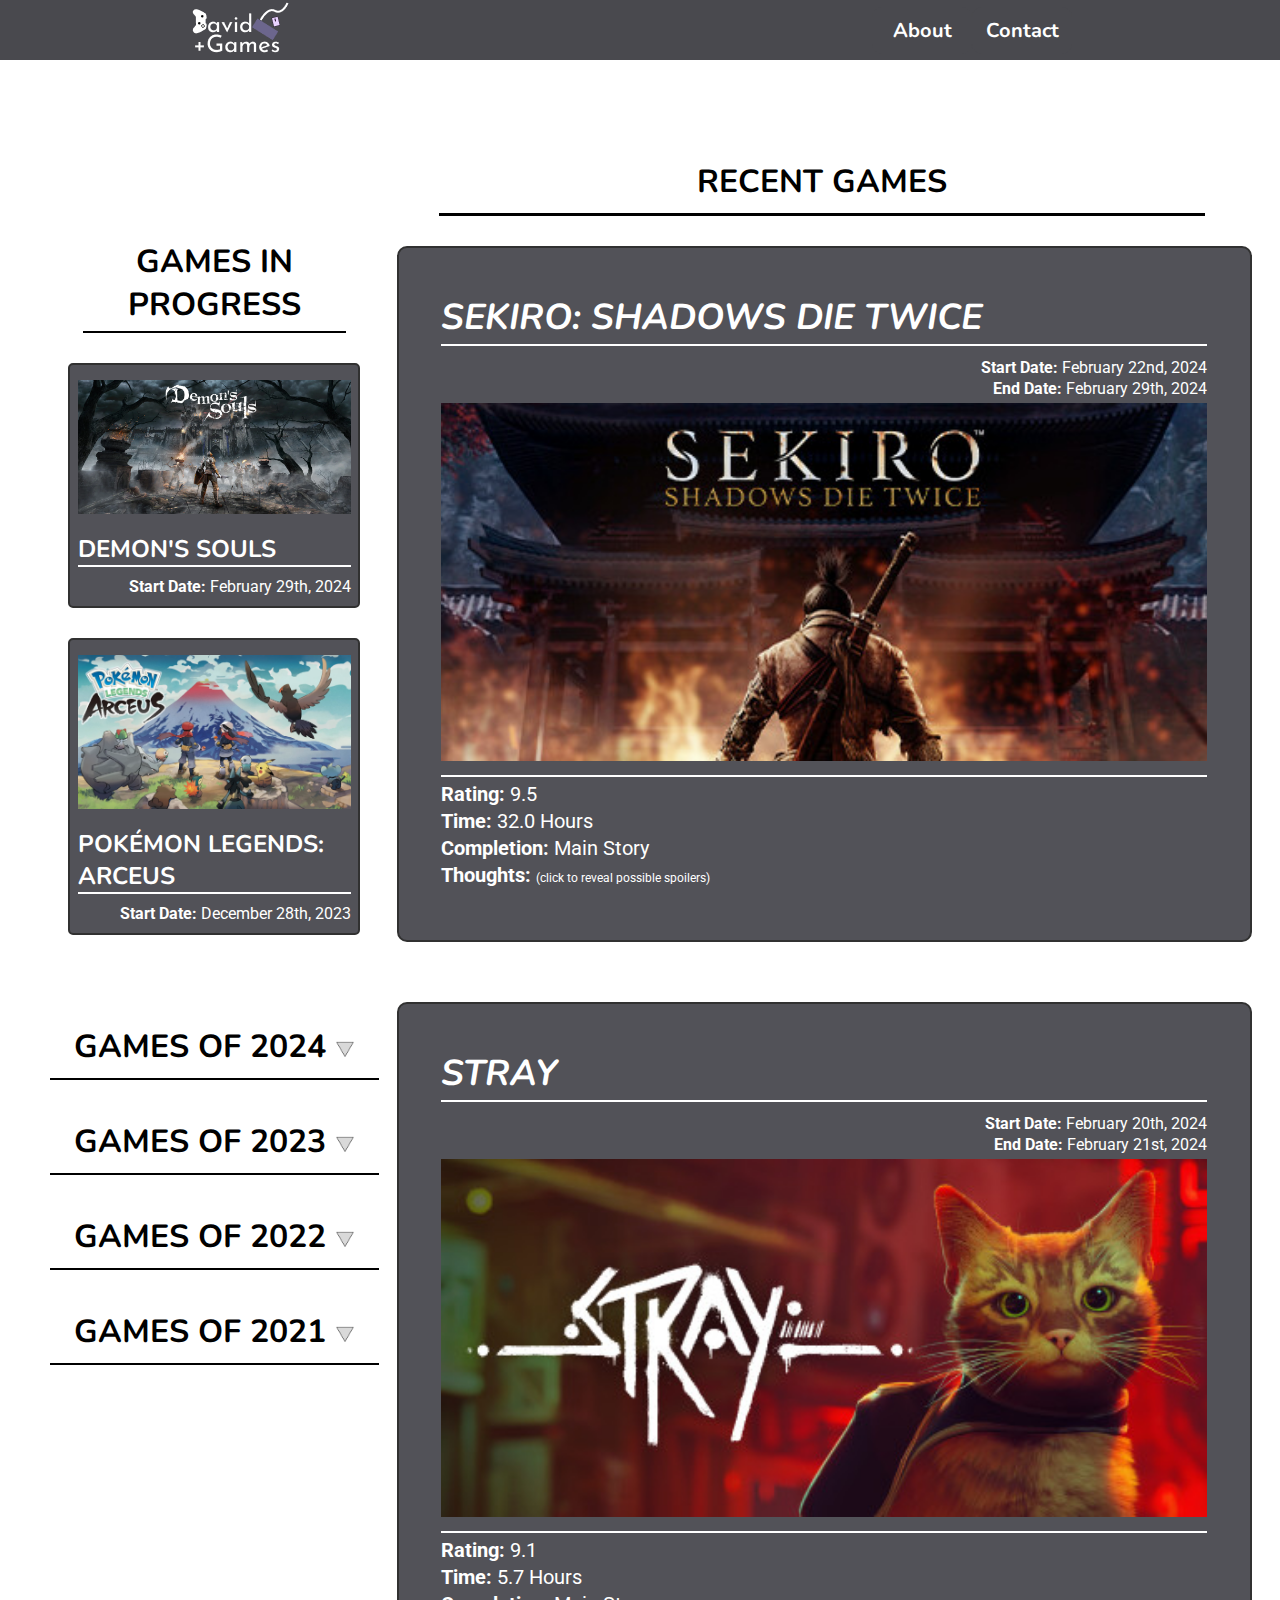
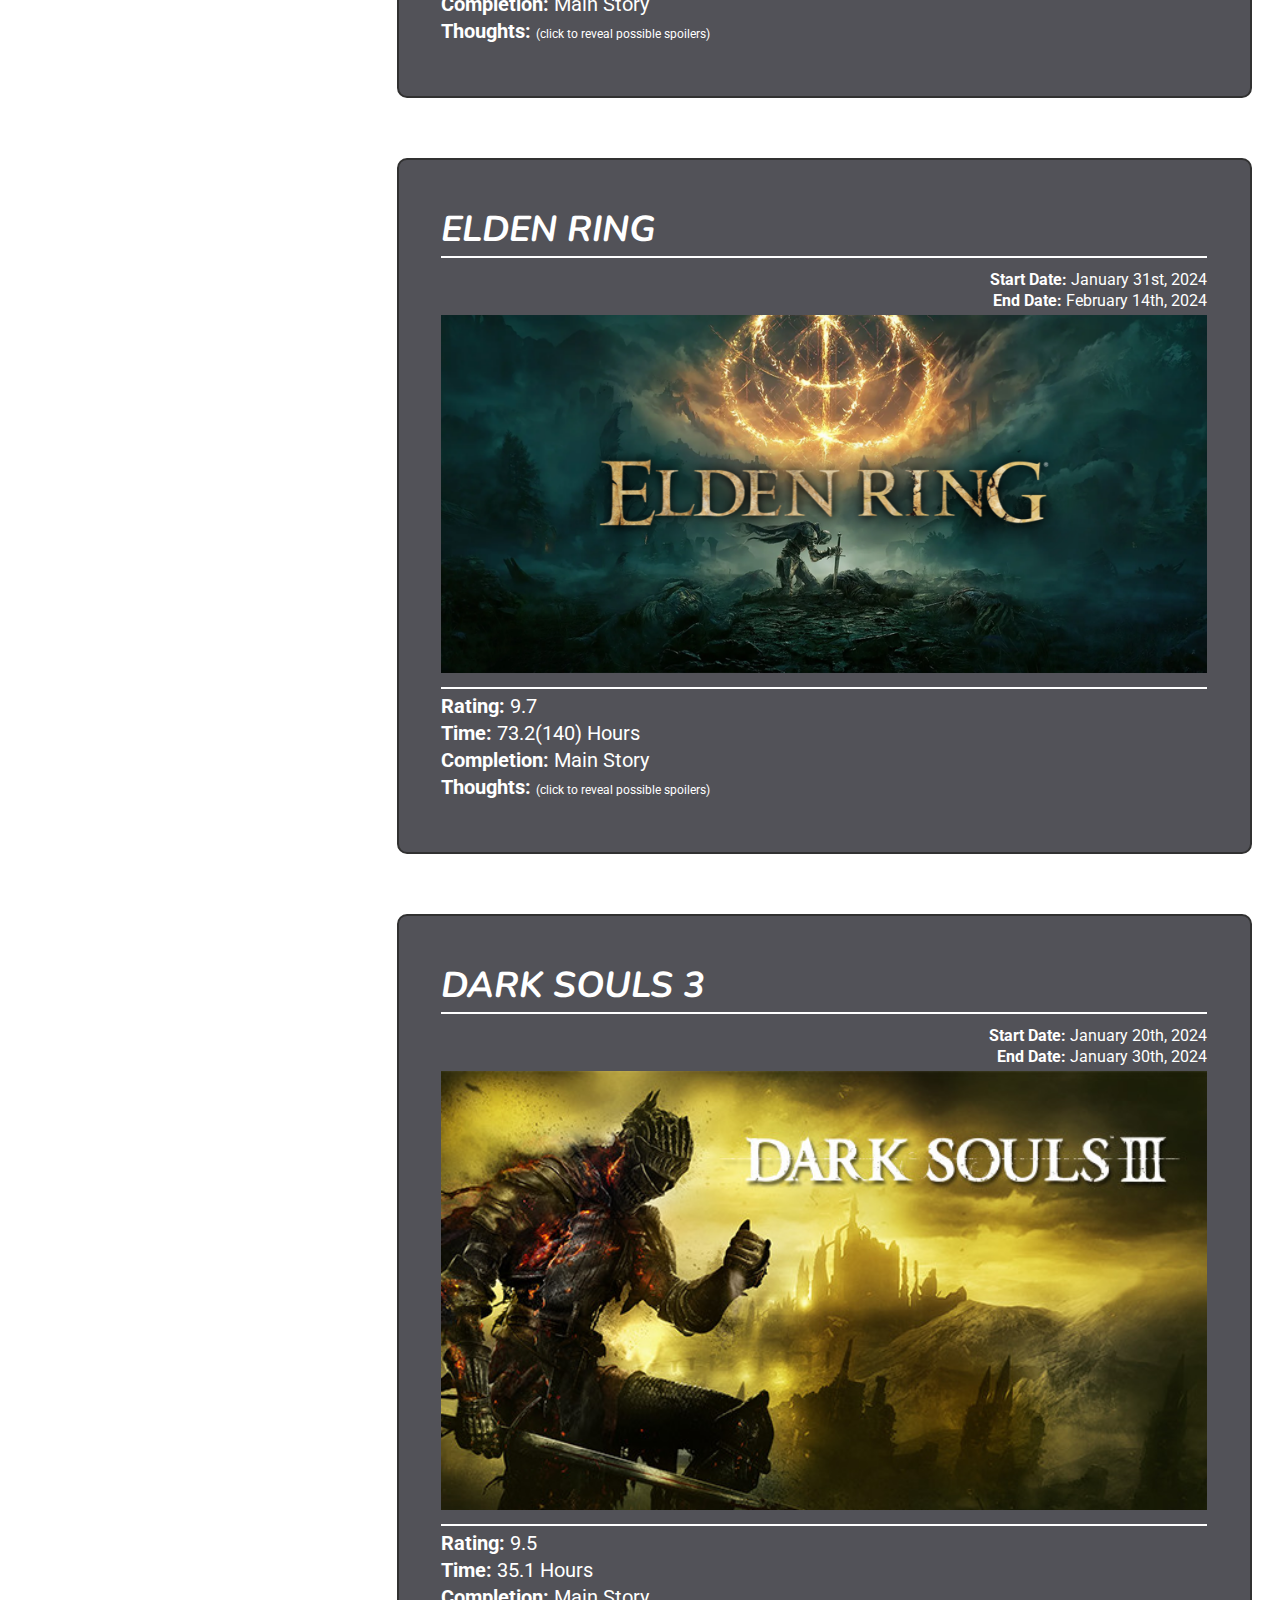
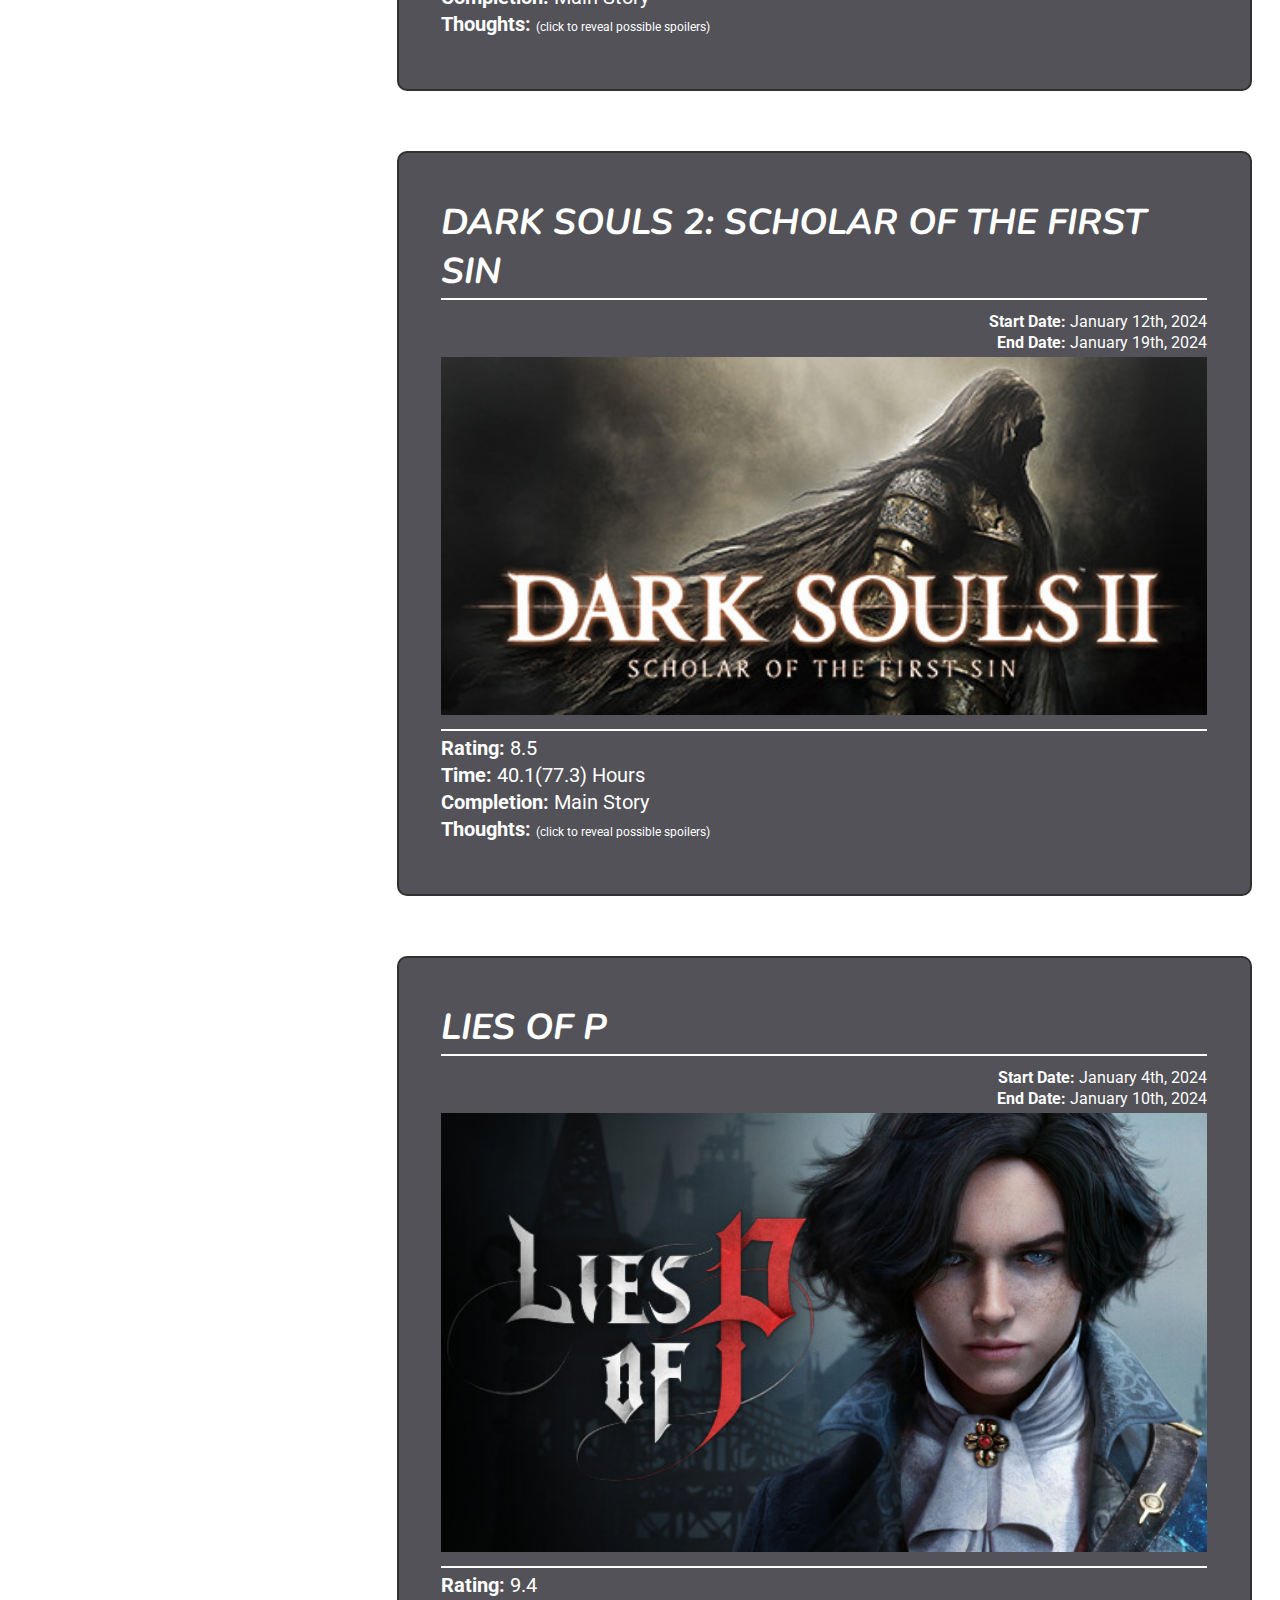
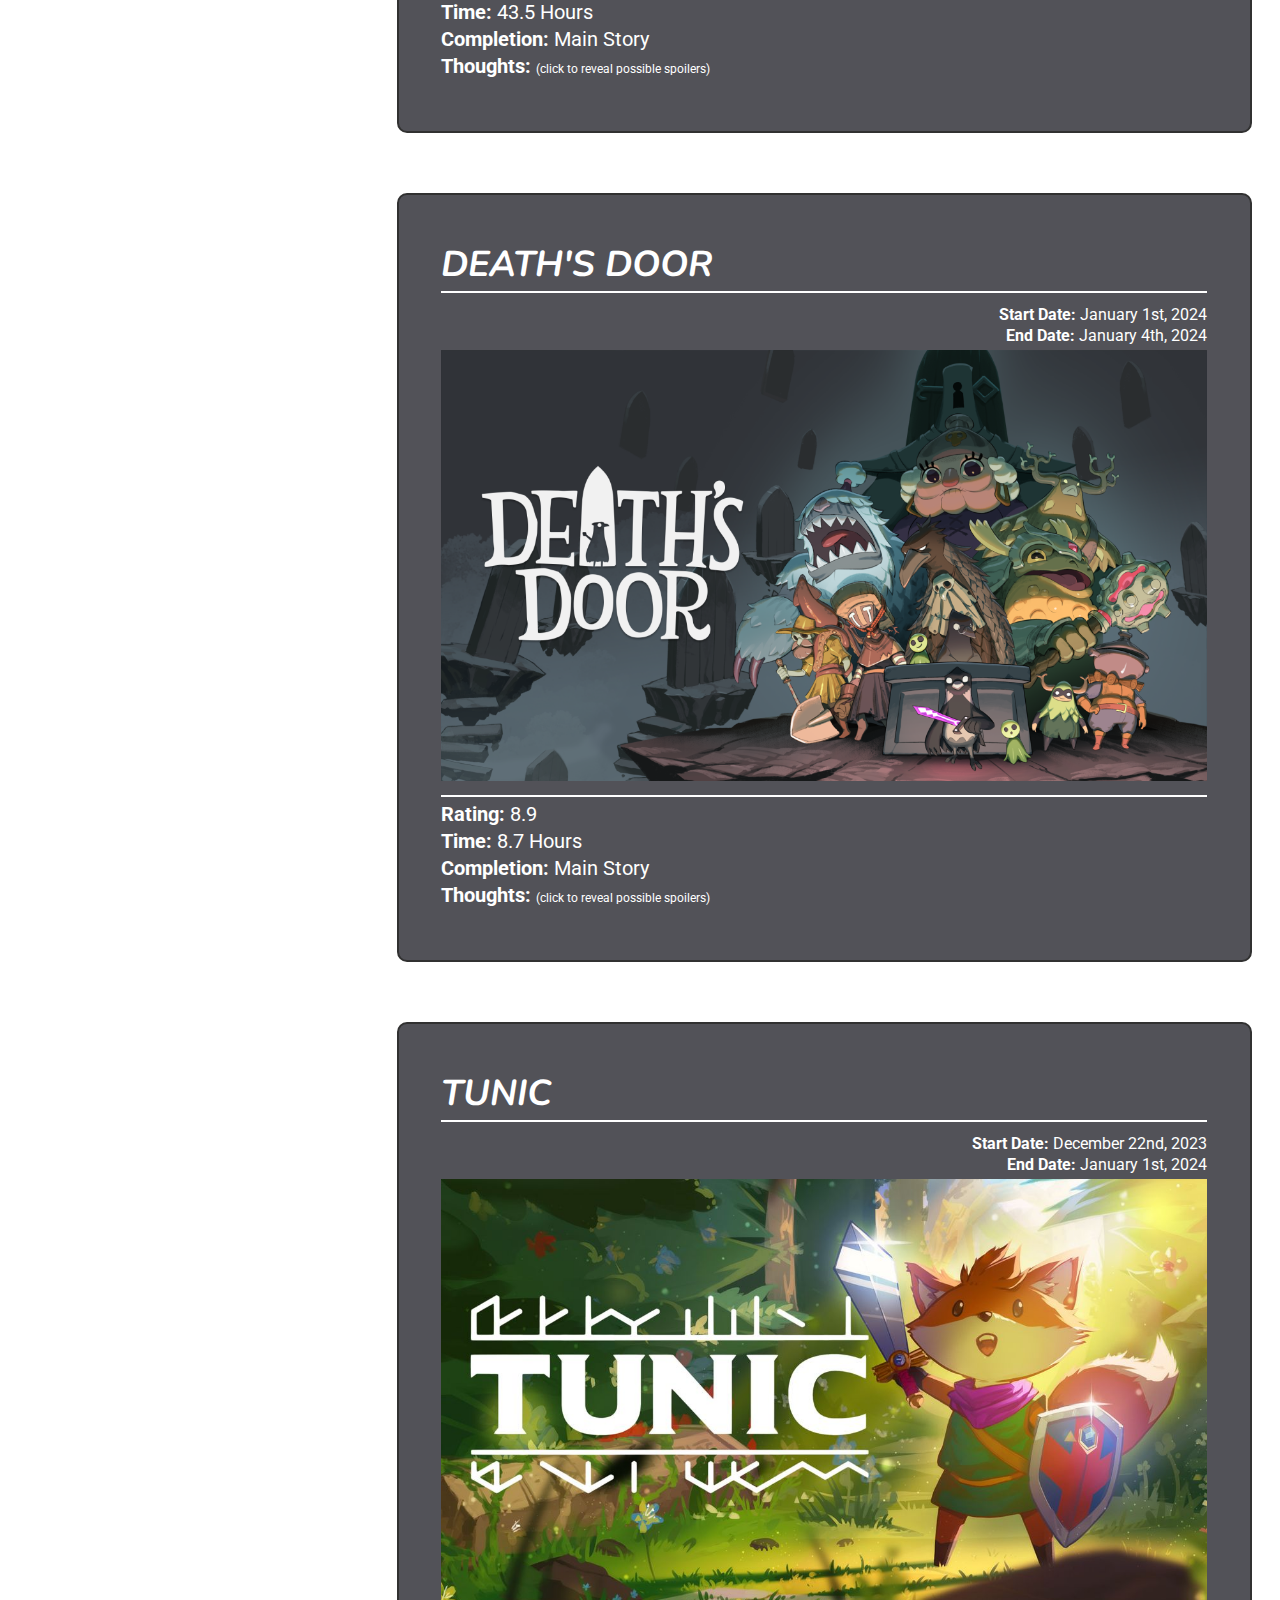
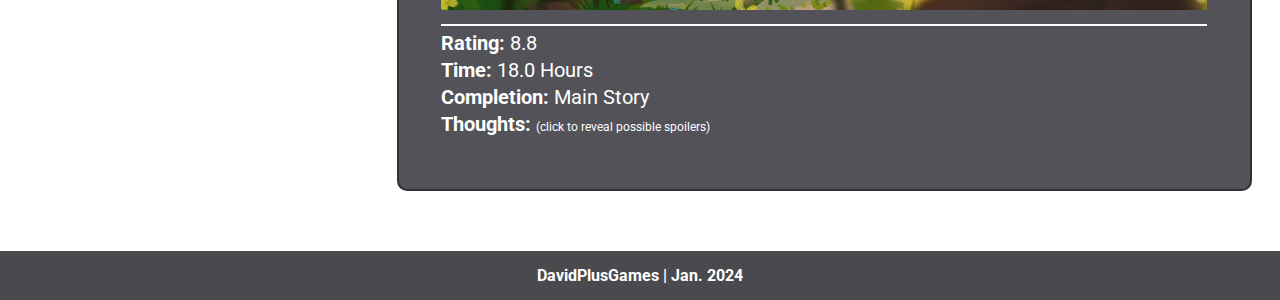
==== commit 65662a03: "Cleaning up" ====
--- a/index.html
+++ b/index.html
@@ -36,7 +36,7 @@
                     <div class="gamesInProg">
                         <img src="/game-media/demonssouls.png" alt="">
                         <h2>Demon's souls</h2>
-                        <p class="started"><span>Start Date:</span> March 1st, 2024</p>
+                        <p class="started"><span>Start Date:</span> February 29th, 2024</p>
                     </div>
                     <div class="gamesInProg">
                         <img src="/game-media/PokemonLegendsArceus.png" alt="">
@@ -130,9 +130,9 @@
                                 <p><span id="stats">Rating:</span> 9.5</p>
                                 <p><span id="stats">Time:</span> 32.0 Hours</p>
                                 <p><span id="stats">Completion:</span> Main Story</p>
-                                <p><span id="stats">Thoughts:</span> <span id="spoiler7">(click to reveal possible
-                                        spoilers)</span></p>
-                                <div class="thoughts7">
+                                <p><span id="stats">Thoughts:</span> <span class="spoilerMsg">(click to reveal possible
+                                        spoilers)</span></p>
+                                <div class="gameThoughts">
                                     <p>Lorem ipsum dolor sit amet consectetur adipisicing elit. Veritatis provident,
                                         autem accusamus, aspernatur quod officiis ex debitis tenetur minus amet
                                         excepturi sit a ullam sint perspiciatis. Quasi quo praesentium a!</p>
@@ -164,9 +164,9 @@
                                 <p><span id="stats">Rating:</span> 9.1</p>
                                 <p><span id="stats">Time:</span> 5.7 Hours</p>
                                 <p><span id="stats">Completion:</span> Main Story</p>
-                                <p><span id="stats">Thoughts:</span> <span id="spoiler6">(click to reveal possible
-                                        spoilers)</span></p>
-                                <div class="thoughts6">
+                                <p><span id="stats">Thoughts:</span> <span class="spoilerMsg">(click to reveal possible
+                                        spoilers)</span></p>
+                                <div class="gameThoughts">
                                     <p>Lorem ipsum dolor sit amet consectetur adipisicing elit. Veritatis provident,
                                         autem accusamus, aspernatur quod officiis ex debitis tenetur minus amet
                                         excepturi sit a ullam sint perspiciatis. Quasi quo praesentium a!</p>
@@ -198,9 +198,9 @@
                                 <p><span id="stats">Rating:</span> 9.7</p>
                                 <p><span id="stats">Time:</span> 73.2(140) Hours</p>
                                 <p><span id="stats">Completion:</span> Main Story</p>
-                                <p><span id="stats">Thoughts:</span> <span id="spoiler5">(click to reveal possible
-                                        spoilers)</span></p>
-                                <div class="thoughts5">
+                                <p><span id="stats">Thoughts:</span> <span class="spoilerMsg">(click to reveal possible
+                                        spoilers)</span></p>
+                                <div class="gameThoughts">
                                     <p>Lorem ipsum dolor sit amet consectetur adipisicing elit. Veritatis provident,
                                         autem accusamus, aspernatur quod officiis ex debitis tenetur minus amet
                                         excepturi sit a ullam sint perspiciatis. Quasi quo praesentium a!</p>
@@ -232,9 +232,9 @@
                                 <p><span id="stats">Rating:</span> 9.5</p>
                                 <p><span id="stats">Time:</span> 35.1 Hours</p>
                                 <p><span id="stats">Completion:</span> Main Story</p>
-                                <p><span id="stats">Thoughts:</span> <span id="spoiler4">(click to reveal possible
-                                        spoilers)</span></p>
-                                <div class="thoughts4">
+                                <p><span id="stats">Thoughts:</span> <span class="spoilerMsg">(click to reveal possible
+                                        spoilers)</span></p>
+                                <div class="gameThoughts">
                                     <p>Lorem ipsum dolor sit amet consectetur adipisicing elit. Veritatis provident,
                                         autem accusamus, aspernatur quod officiis ex debitis tenetur minus amet
                                         excepturi sit a ullam sint perspiciatis. Quasi quo praesentium a!</p>
@@ -266,9 +266,9 @@
                                 <p><span id="stats">Rating:</span> 8.5</p>
                                 <p><span id="stats">Time:</span> 40.1(77.3) Hours</p>
                                 <p><span id="stats">Completion:</span> Main Story</p>
-                                <p><span id="stats">Thoughts:</span> <span id="spoiler3">(click to reveal possible
-                                        spoilers)</span></p>
-                                <div class="thoughts3">
+                                <p><span id="stats">Thoughts:</span> <span class="spoilerMsg">(click to reveal possible
+                                        spoilers)</span></p>
+                                <div class="gameThoughts">
                                     <p>*Just for context. I played about 37 hours in my first playthrough but my save
                                         was deleted so I restarted with a different build*</p>
                                     <p>I underestimated the length of this game. There are way more bosses than the
@@ -301,9 +301,9 @@
                                 <p><span id="stats">Rating:</span> 9.4</p>
                                 <p><span id="stats">Time:</span> 43.5 Hours</p>
                                 <p><span id="stats">Completion:</span> Main Story</p>
-                                <p><span id="stats">Thoughts:</span> <span id="spoiler3">(click to reveal possible
-                                        spoilers)</span></p>
-                                <div class="thoughts3">
+                                <p><span id="stats">Thoughts:</span> <span class="spoilerMsg">(click to reveal possible
+                                        spoilers)</span></p>
+                                <div class="gameThoughts">
                                     <p>This game is amazing.</p>
                                     <p>The art style and world is great. Playing as pinnochio in a world full of evil
                                         puppets. The story is easy to follow, it's clear what you are there to do as you
@@ -334,9 +334,9 @@
                                 <p><span id="stats">Rating:</span> 8.9</p>
                                 <p><span id="stats">Time:</span> 8.7 Hours</p>
                                 <p><span id="stats">Completion:</span> Main Story</p>
-                                <p><span id="stats">Thoughts:</span> <span id="spoiler2">(click to reveal possible
-                                        spoilers)</span></p>
-                                <div class="thoughts2">
+                                <p><span id="stats">Thoughts:</span> <span class="spoilerMsg">(click to reveal possible
+                                        spoilers)</span></p>
+                                <div class="gameThoughts">
                                     <p>This game's art style is cute and simple. I did not think I would get as invested
                                         in this game as I did.</p>
                                     <p>At first I didn't think too much of it but was still enjoying it. But the
@@ -364,9 +364,9 @@
                                 <p><span id="stats">Rating:</span> 8.8</p>
                                 <p><span id="stats">Time:</span> 18.0 Hours</p>
                                 <p><span id="stats">Completion:</span> Main Story</p>
-                                <p><span id="stats">Thoughts:</span> <span id="spoiler1">(click to reveal possible
-                                        spoilers)</span></p>
-                                <div class="thoughts1">
+                                <p><span id="stats">Thoughts:</span> <span class="spoilerMsg">(click to reveal possible
+                                        spoilers)</span></p>
+                                <div class="gameThoughts">
                                     <p>The art style in this game is 10/10. So cute and sick at the same time. One of my
                                         favorite parts.</p>
                                     <p>The combat in this game was simple yet fun, the mechanics introduced over time
--- a/style.css
+++ b/style.css
@@ -390,54 +390,24 @@
     }
 }
 
-#spoiler1,
-#spoiler2,
-#spoiler3,
-#spoiler4,
-#spoiler5,
-#spoiler6,
-#spoiler7 {
+.spoilerMsg {
     font-size: 12px;
 }
 
-#spoiler1:hover,
-#spoiler2:hover,
-#spoiler3:hover,
-#spoiler4:hover,
-#spoiler5:hover,
-#spoiler6:hover,
-#spoiler7:hover {
+.spoilerMsg:hover {
     color: rgb(98, 0, 255);
     cursor: pointer;
 }
 
-.thoughts1,
-.thoughts2,
-.thoughts3,
-.thoughts4,
-.thoughts5,
-.thoughts6,
-.thoughts7 {
+.gameThoughts {
     display: none;
 }
 
-.thoughts1.open,
-.thoughts2.open,
-.thoughts3.open,
-.thoughts4.open,
-.thoughts5.open,
-.thoughts6.open,
-.thoughts7.open {
+.gameThoughts.open {
     display: block;
 }
 
-.thoughts1 p,
-.thoughts2 p,
-.thoughts3 p,
-.thoughts4 p,
-.thoughts5 p,
-.thoughts6 p,
-.thoughts7 p {
+.gameThoughts p {
     padding-top: 10px;
 }
 
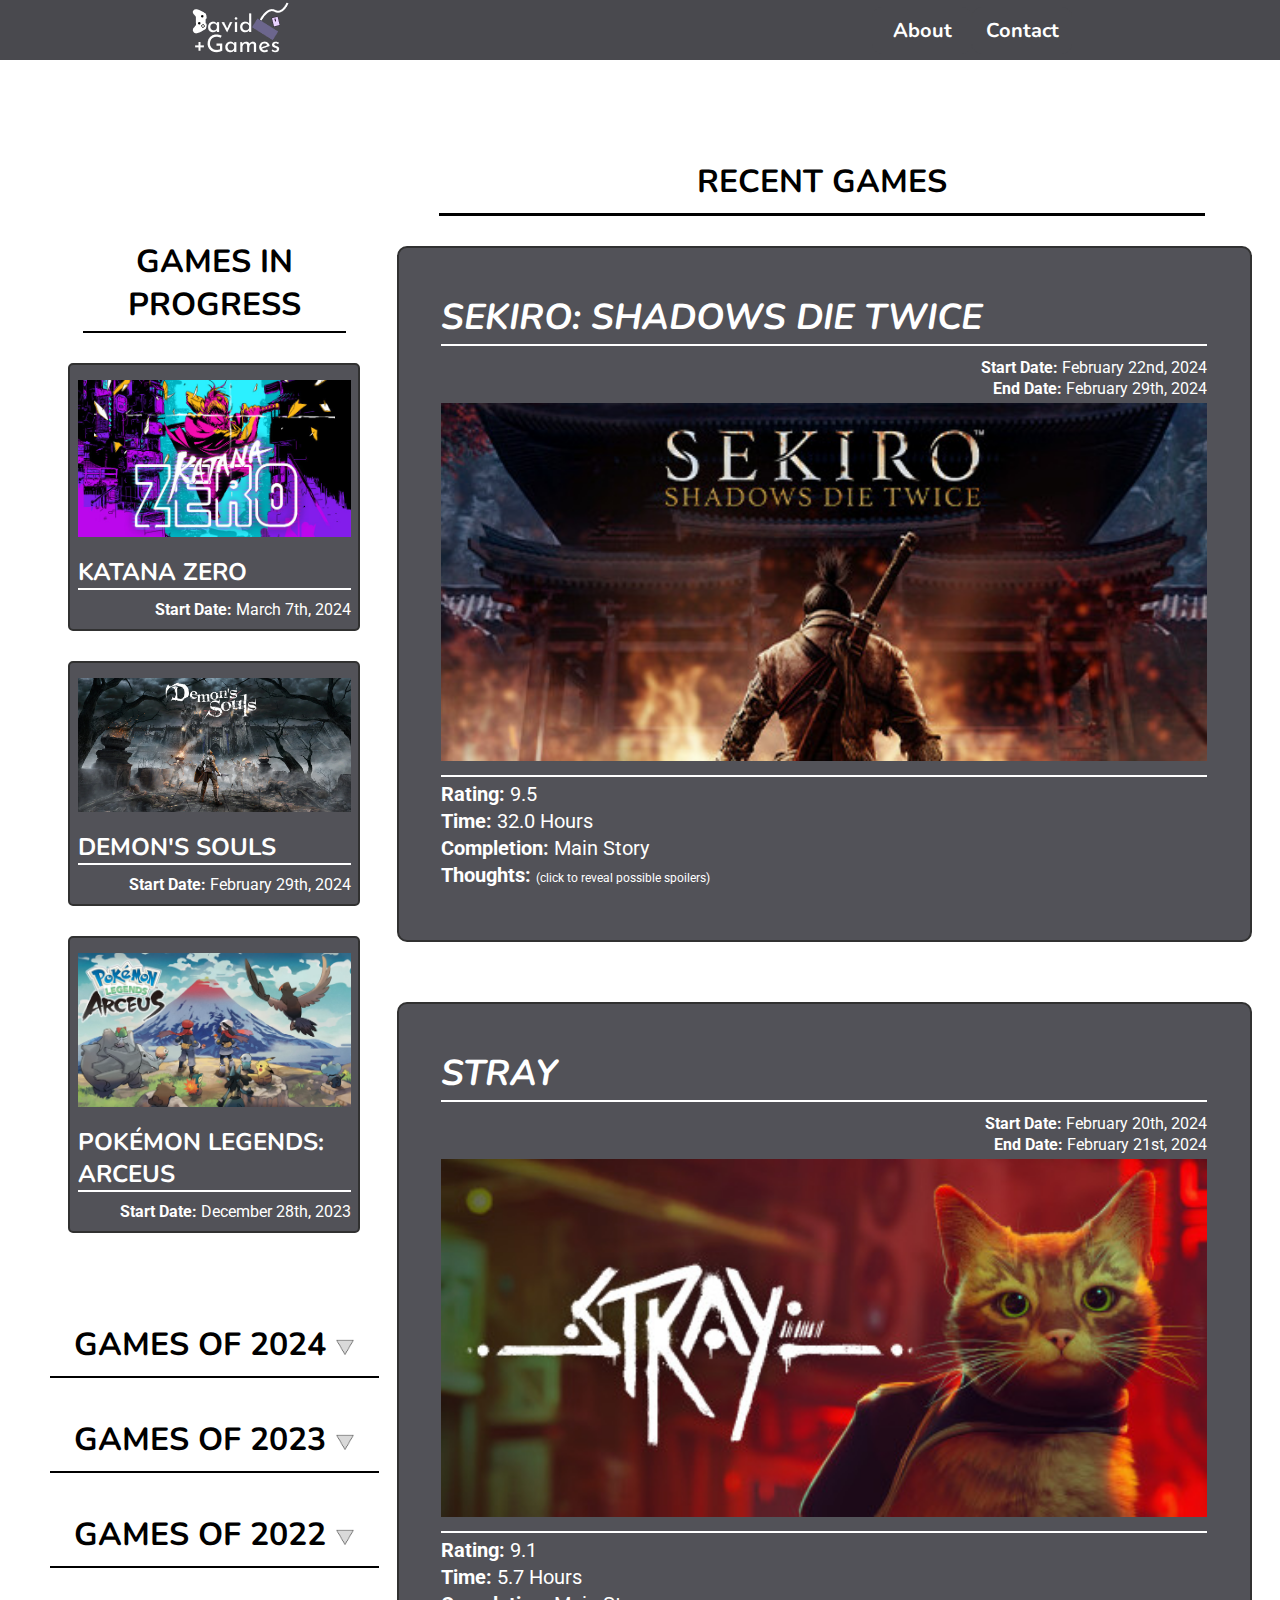
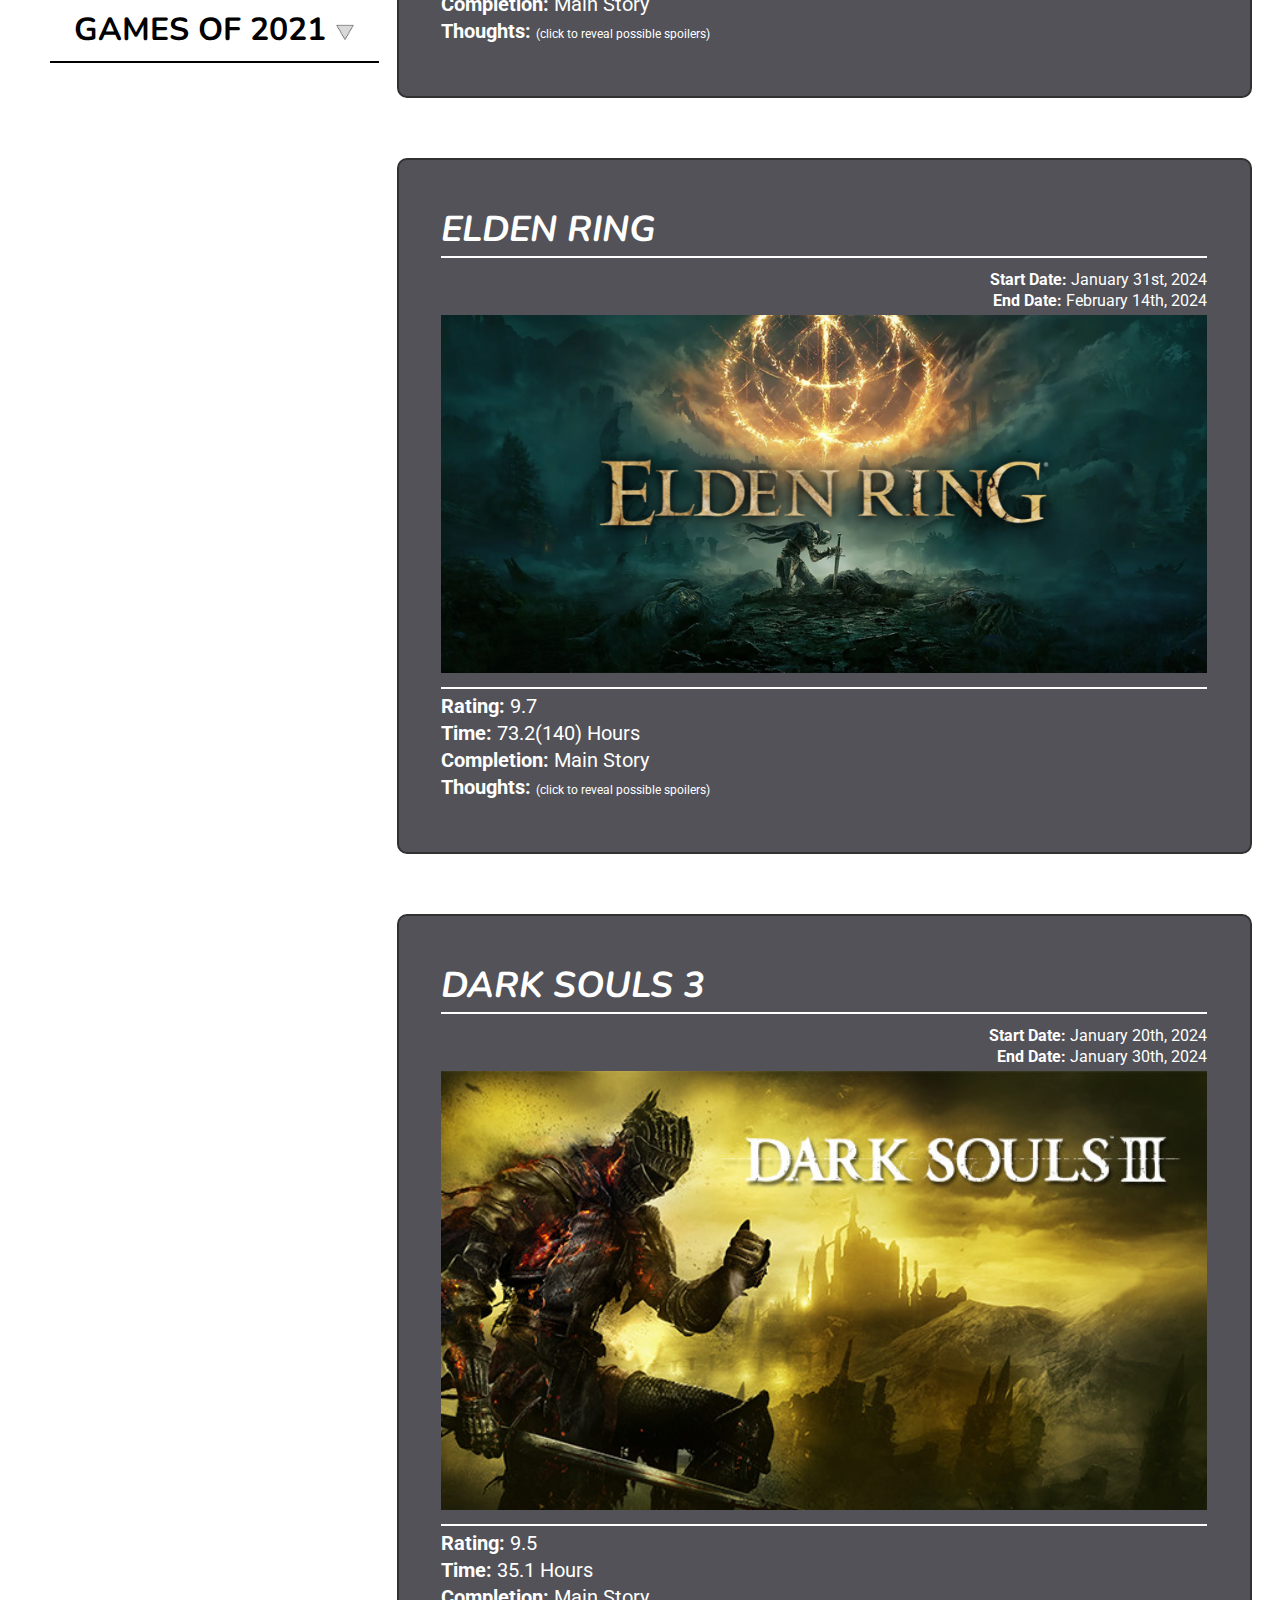
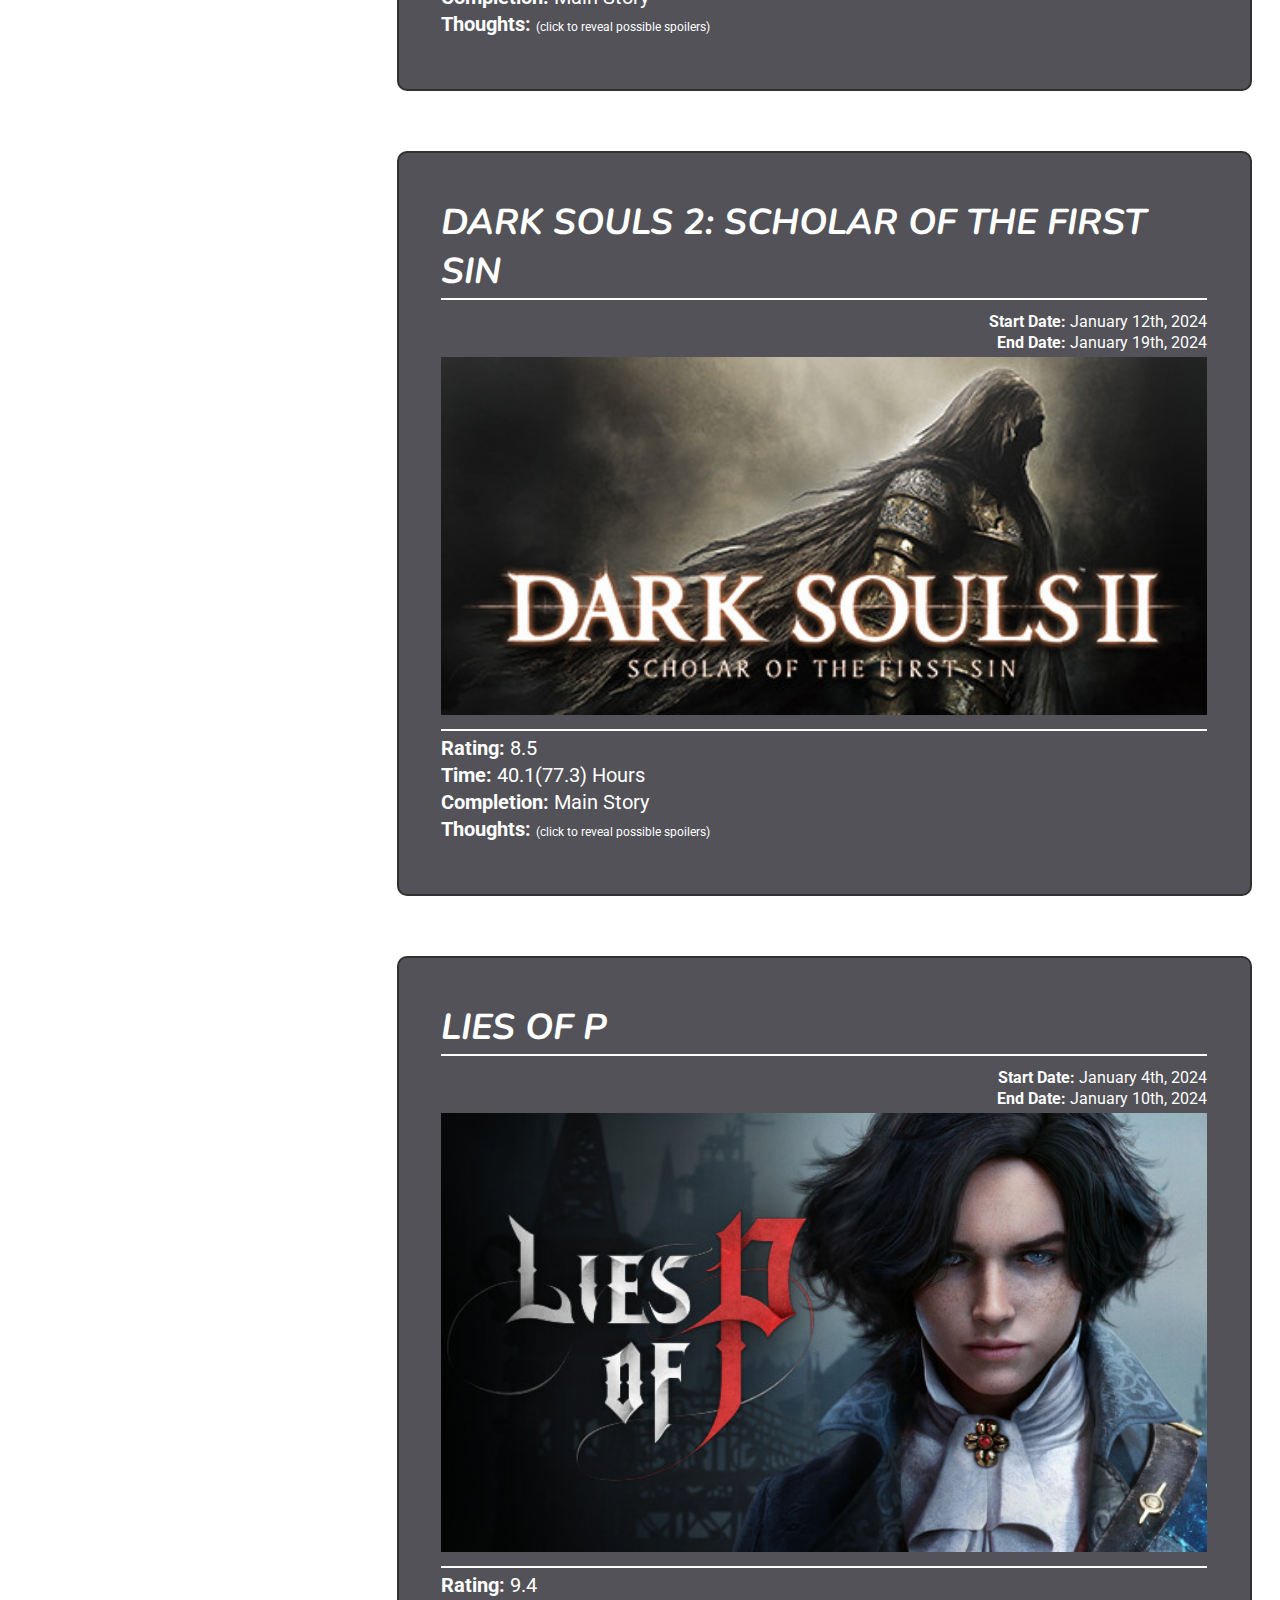
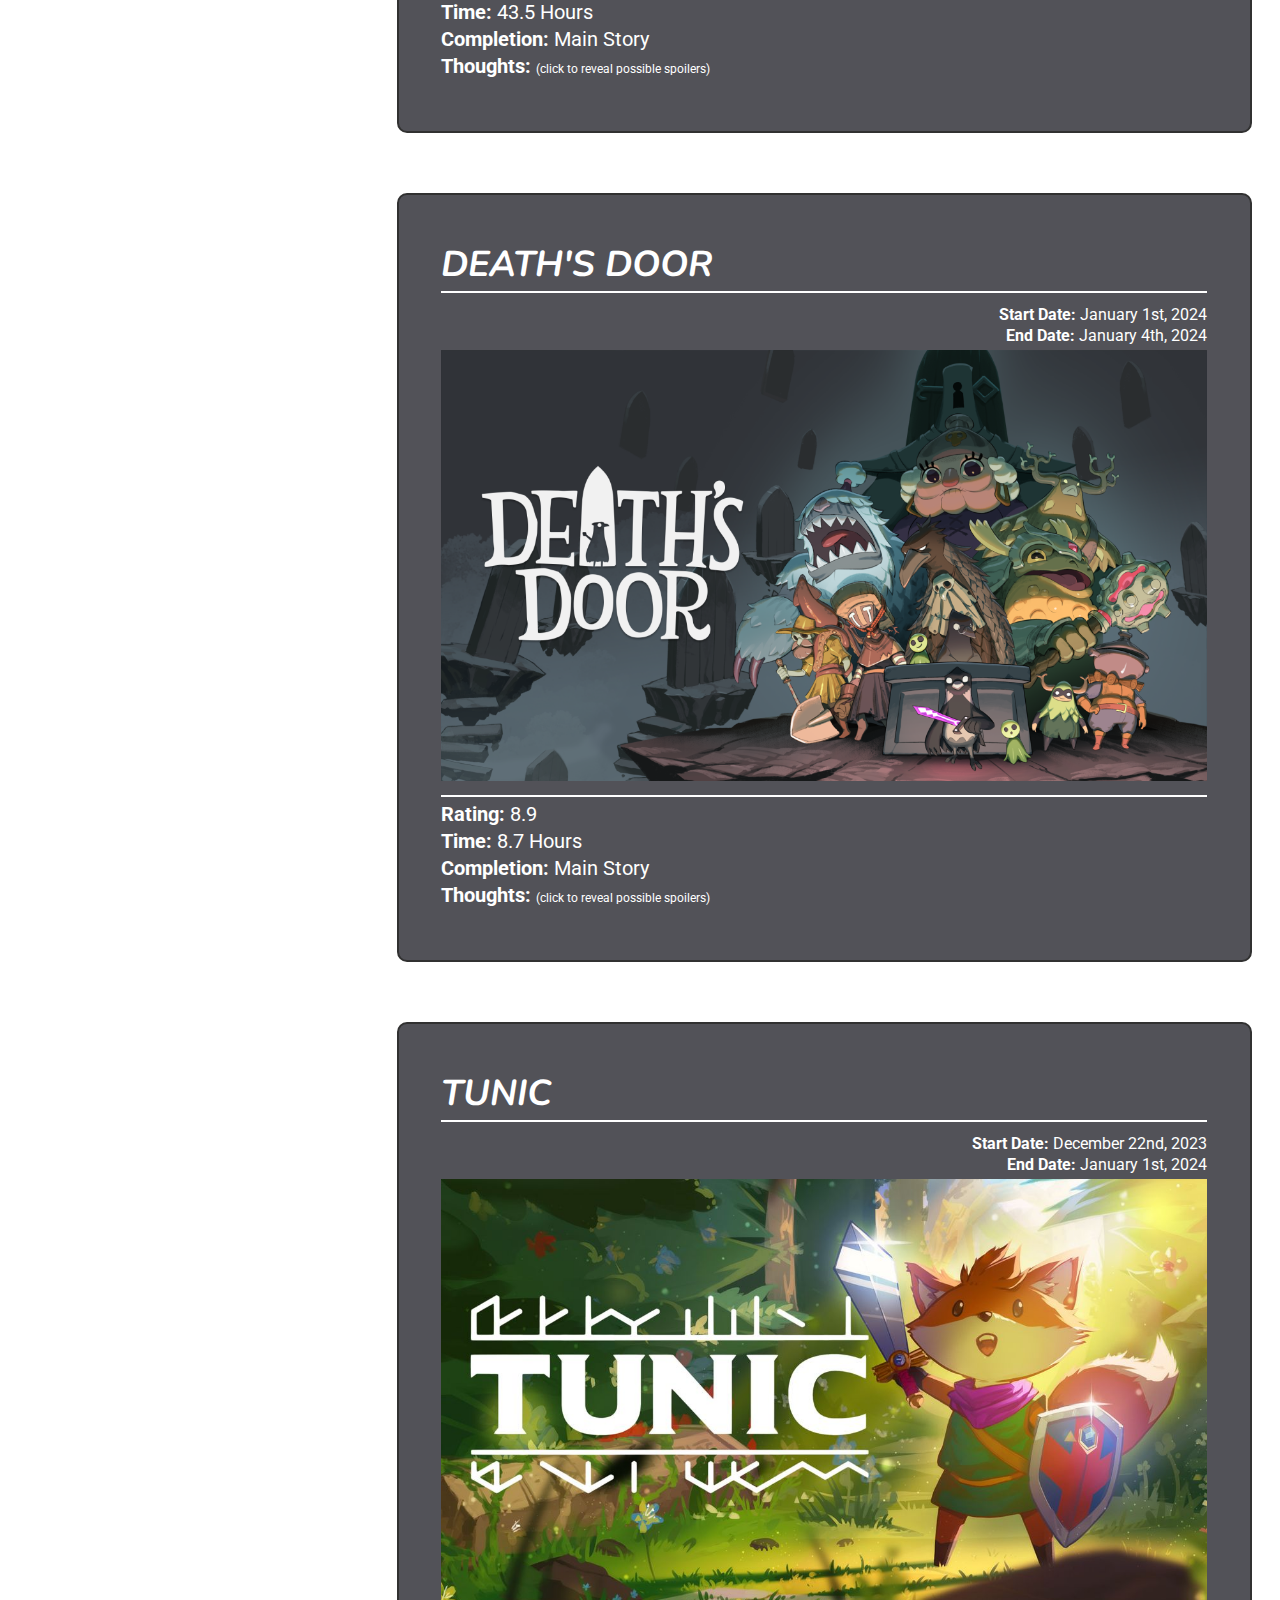
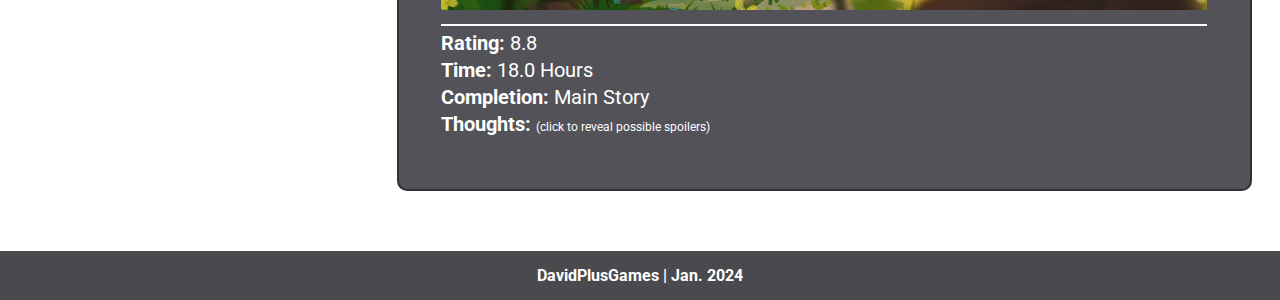
==== commit 11a70e86: "Updated games" ====
--- a/index.html
+++ b/index.html
@@ -33,6 +33,11 @@
             <div class="archive-wrapper">
                 <div class="inProgress">
                     <h1>GAMES IN PROGRESS</h1>
+                    <div class="gamesInProg">
+                        <img src="/game-media/katanazero.jpg" alt="">
+                        <h2>Katana ZERO</h2>
+                        <p class="started"><span>Start Date:</span> March 7th, 2024</p>
+                    </div>
                     <div class="gamesInProg">
                         <img src="/game-media/demonssouls.png" alt="">
                         <h2>Demon's souls</h2>
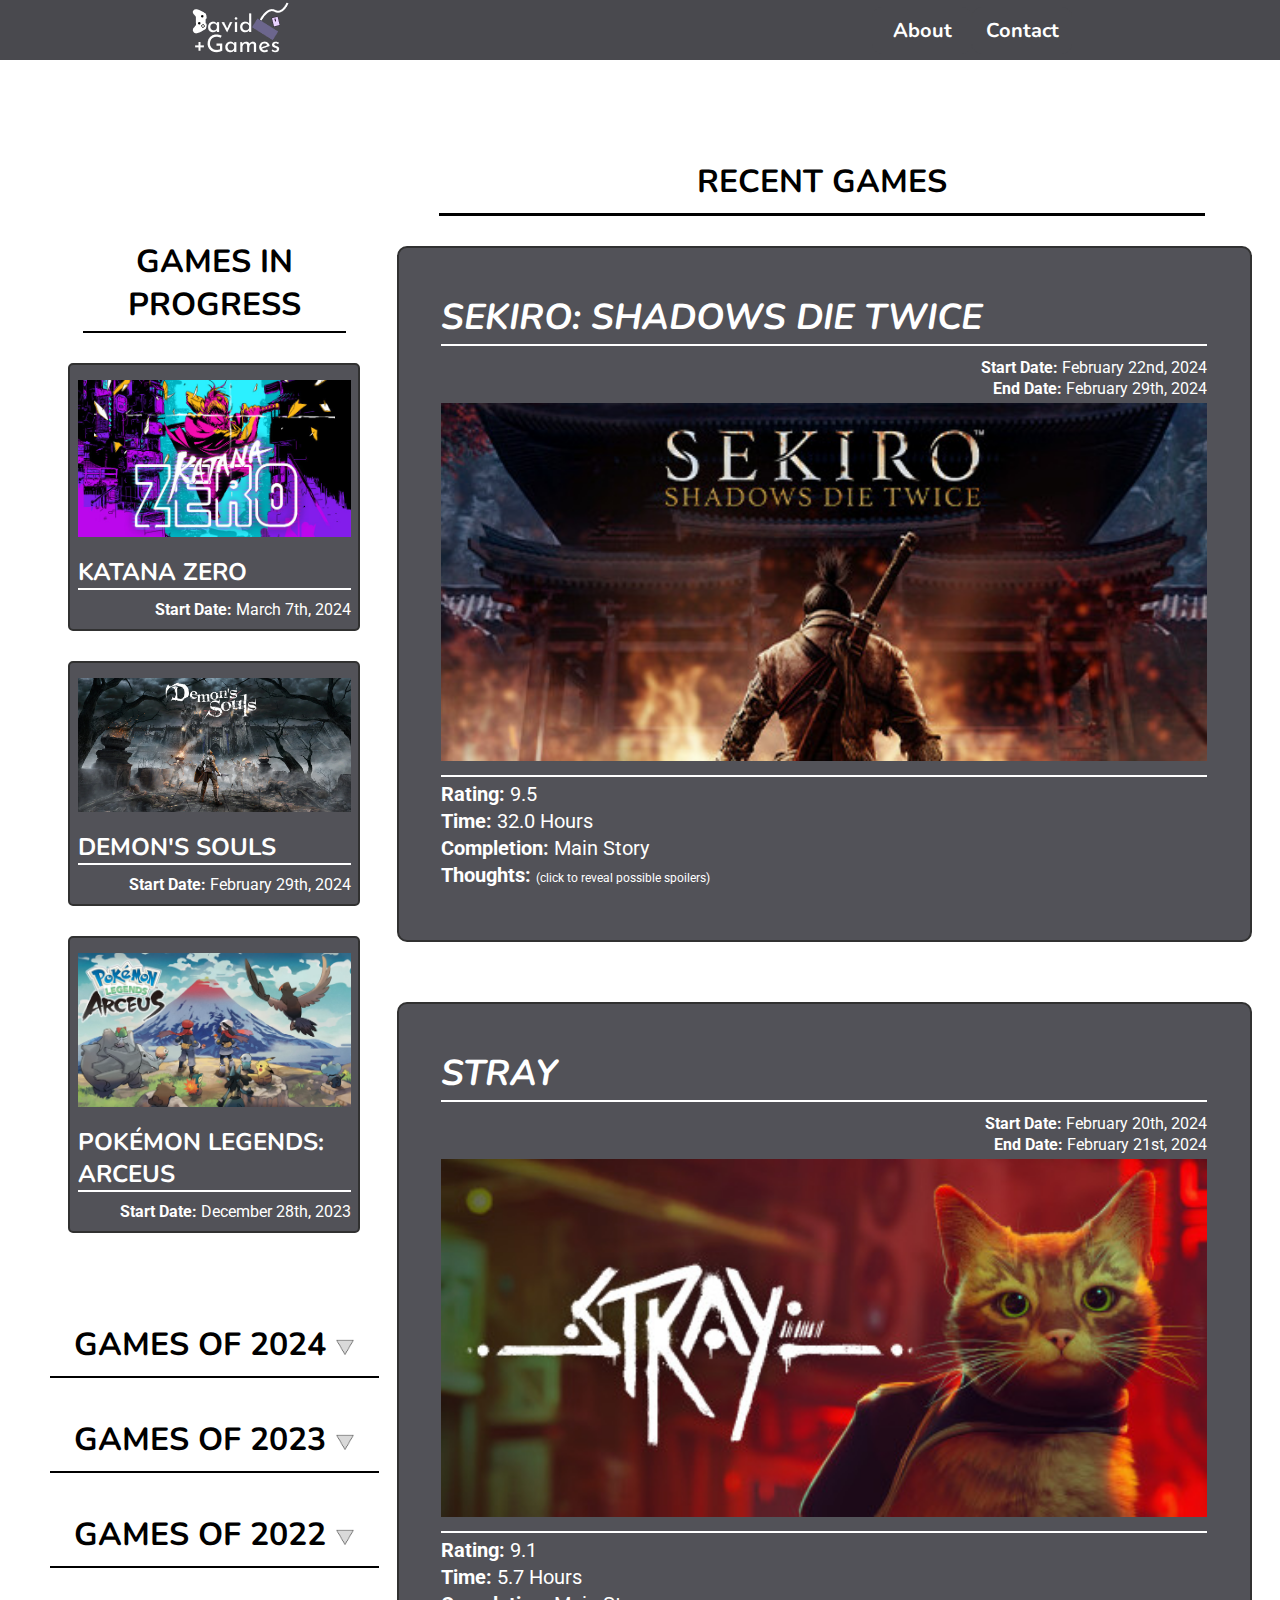
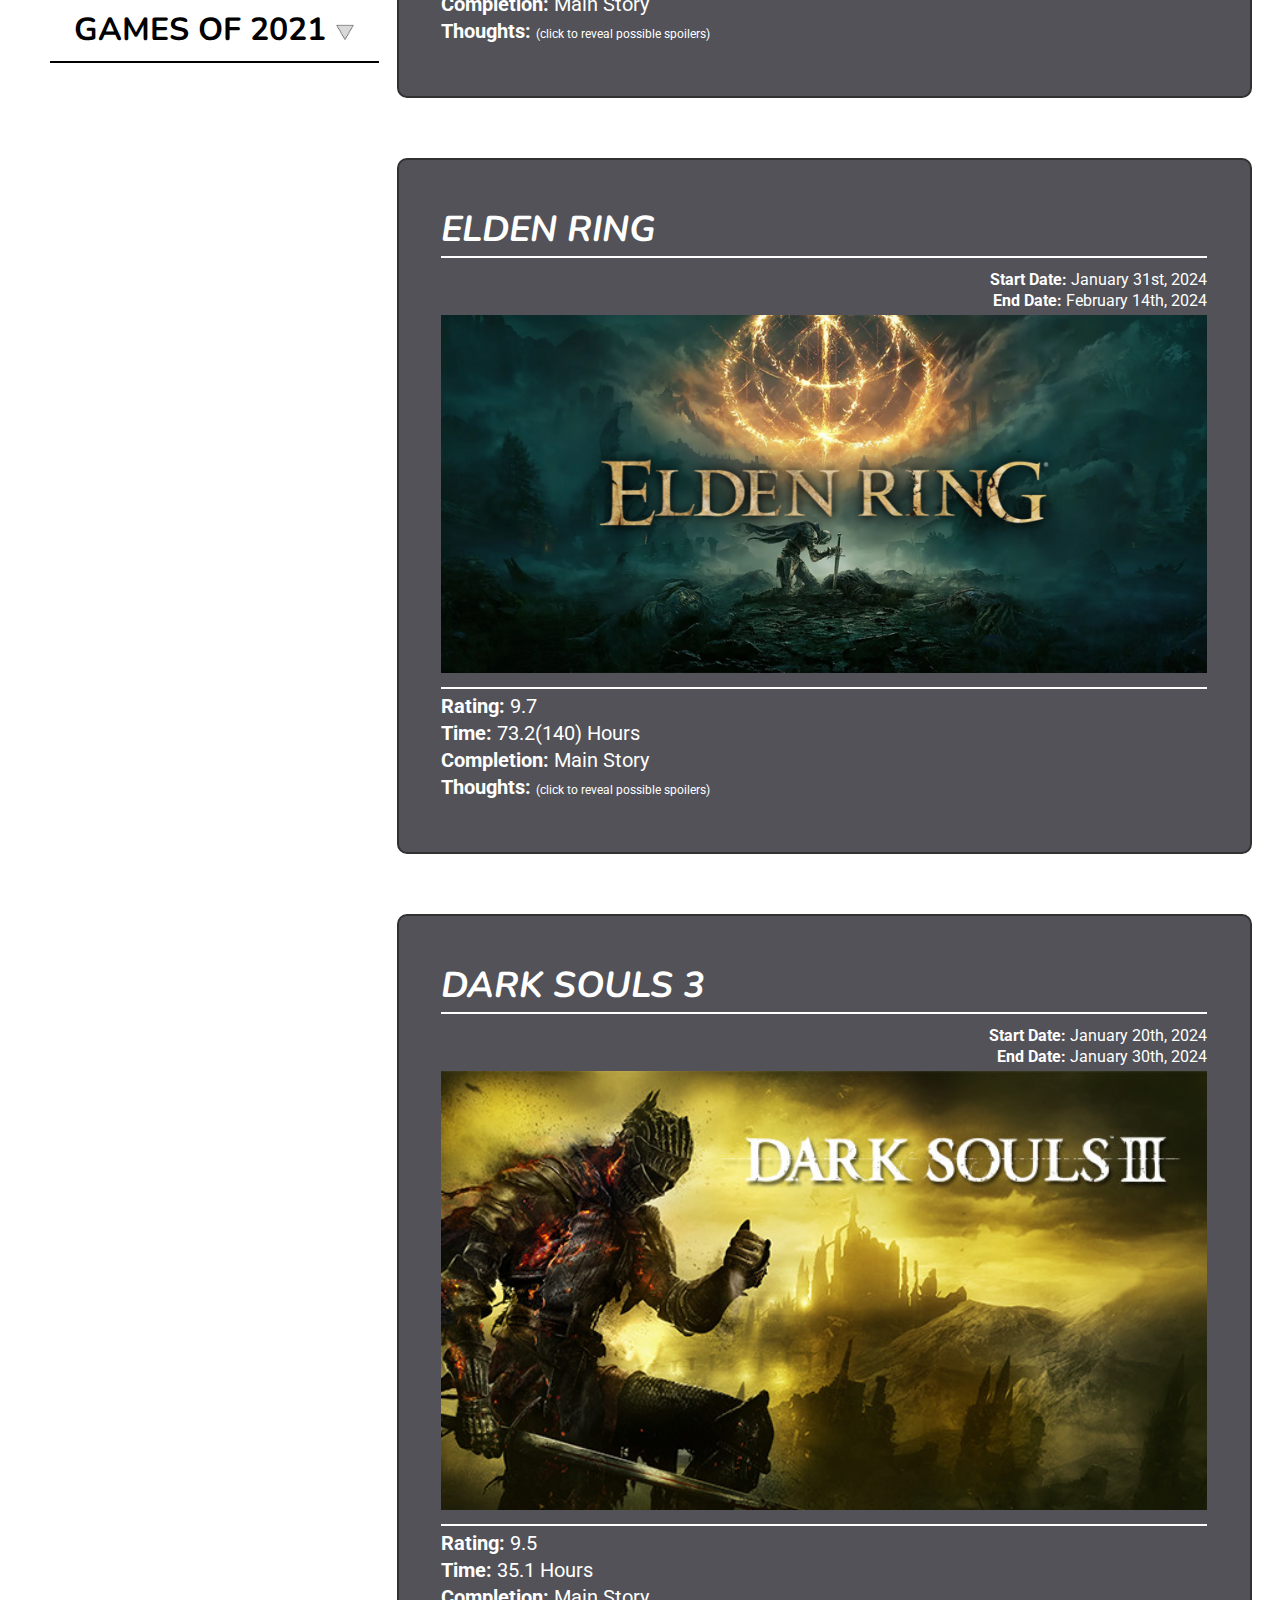
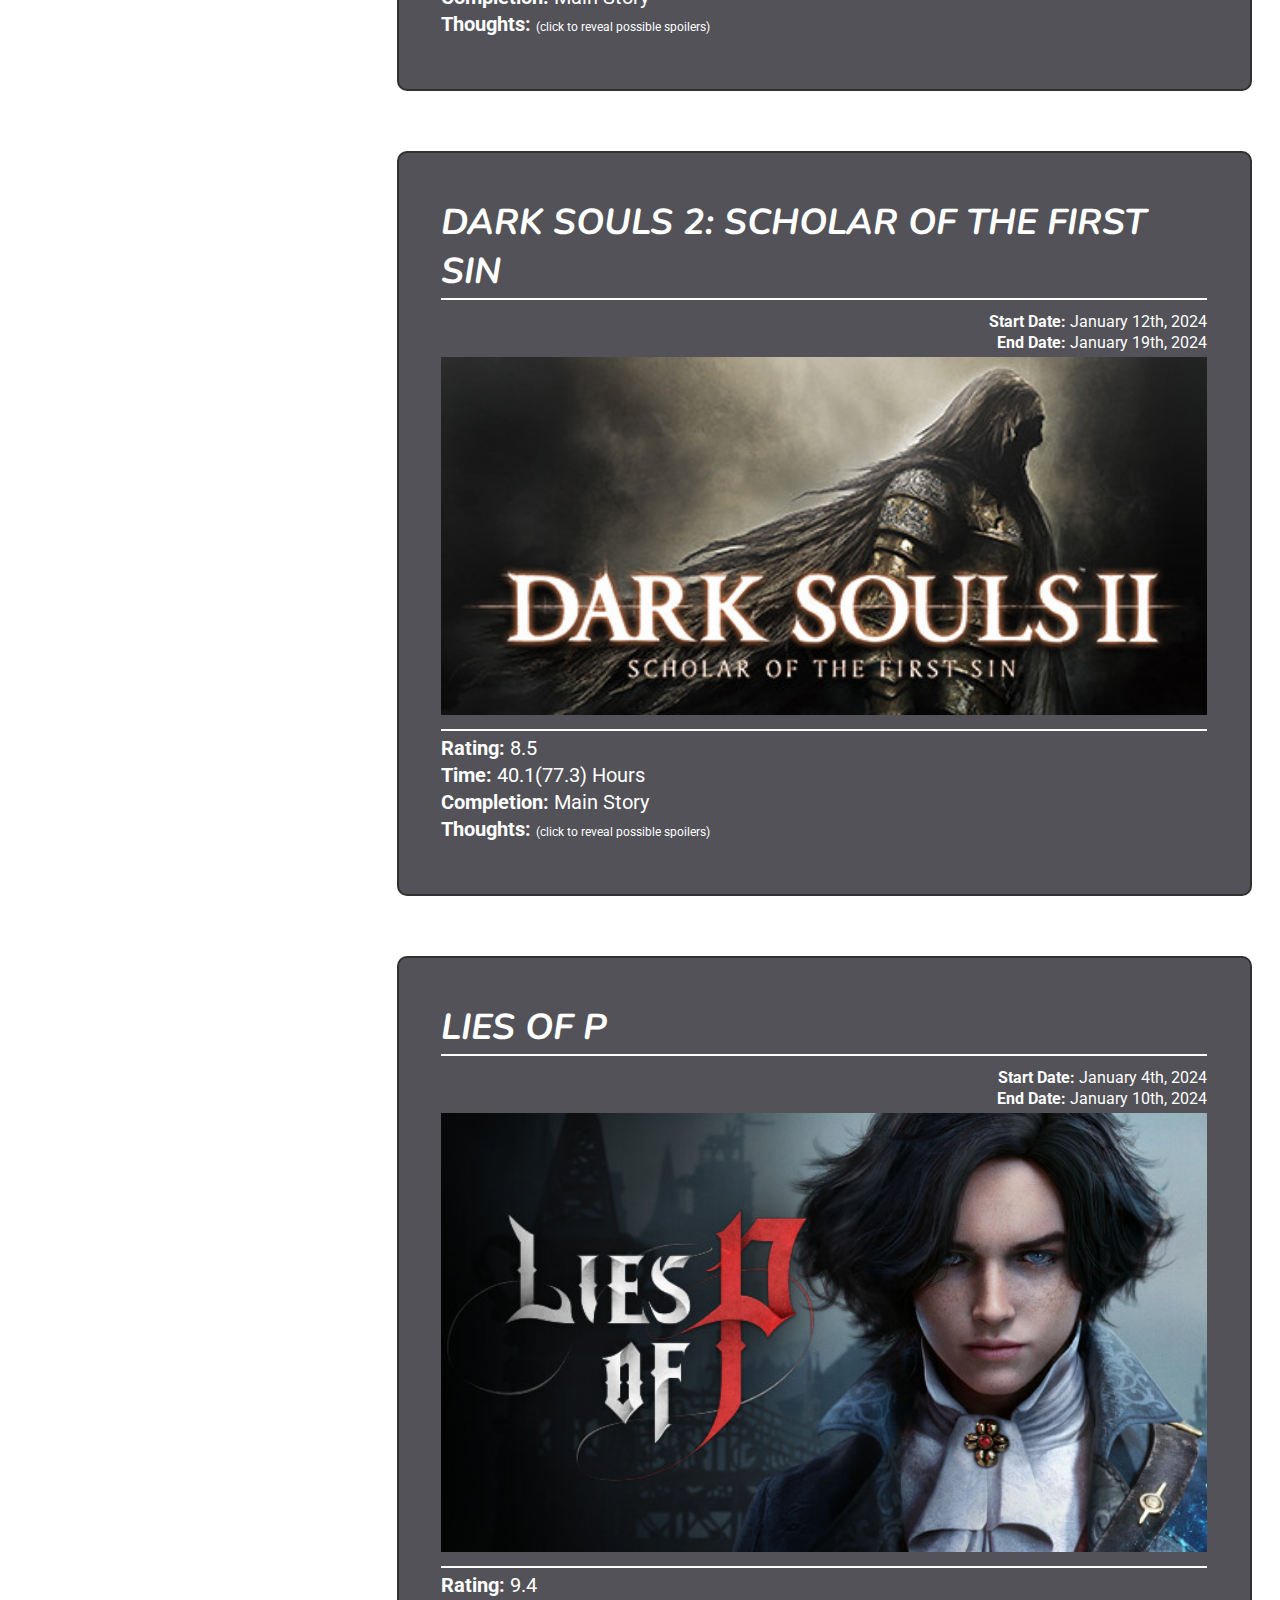
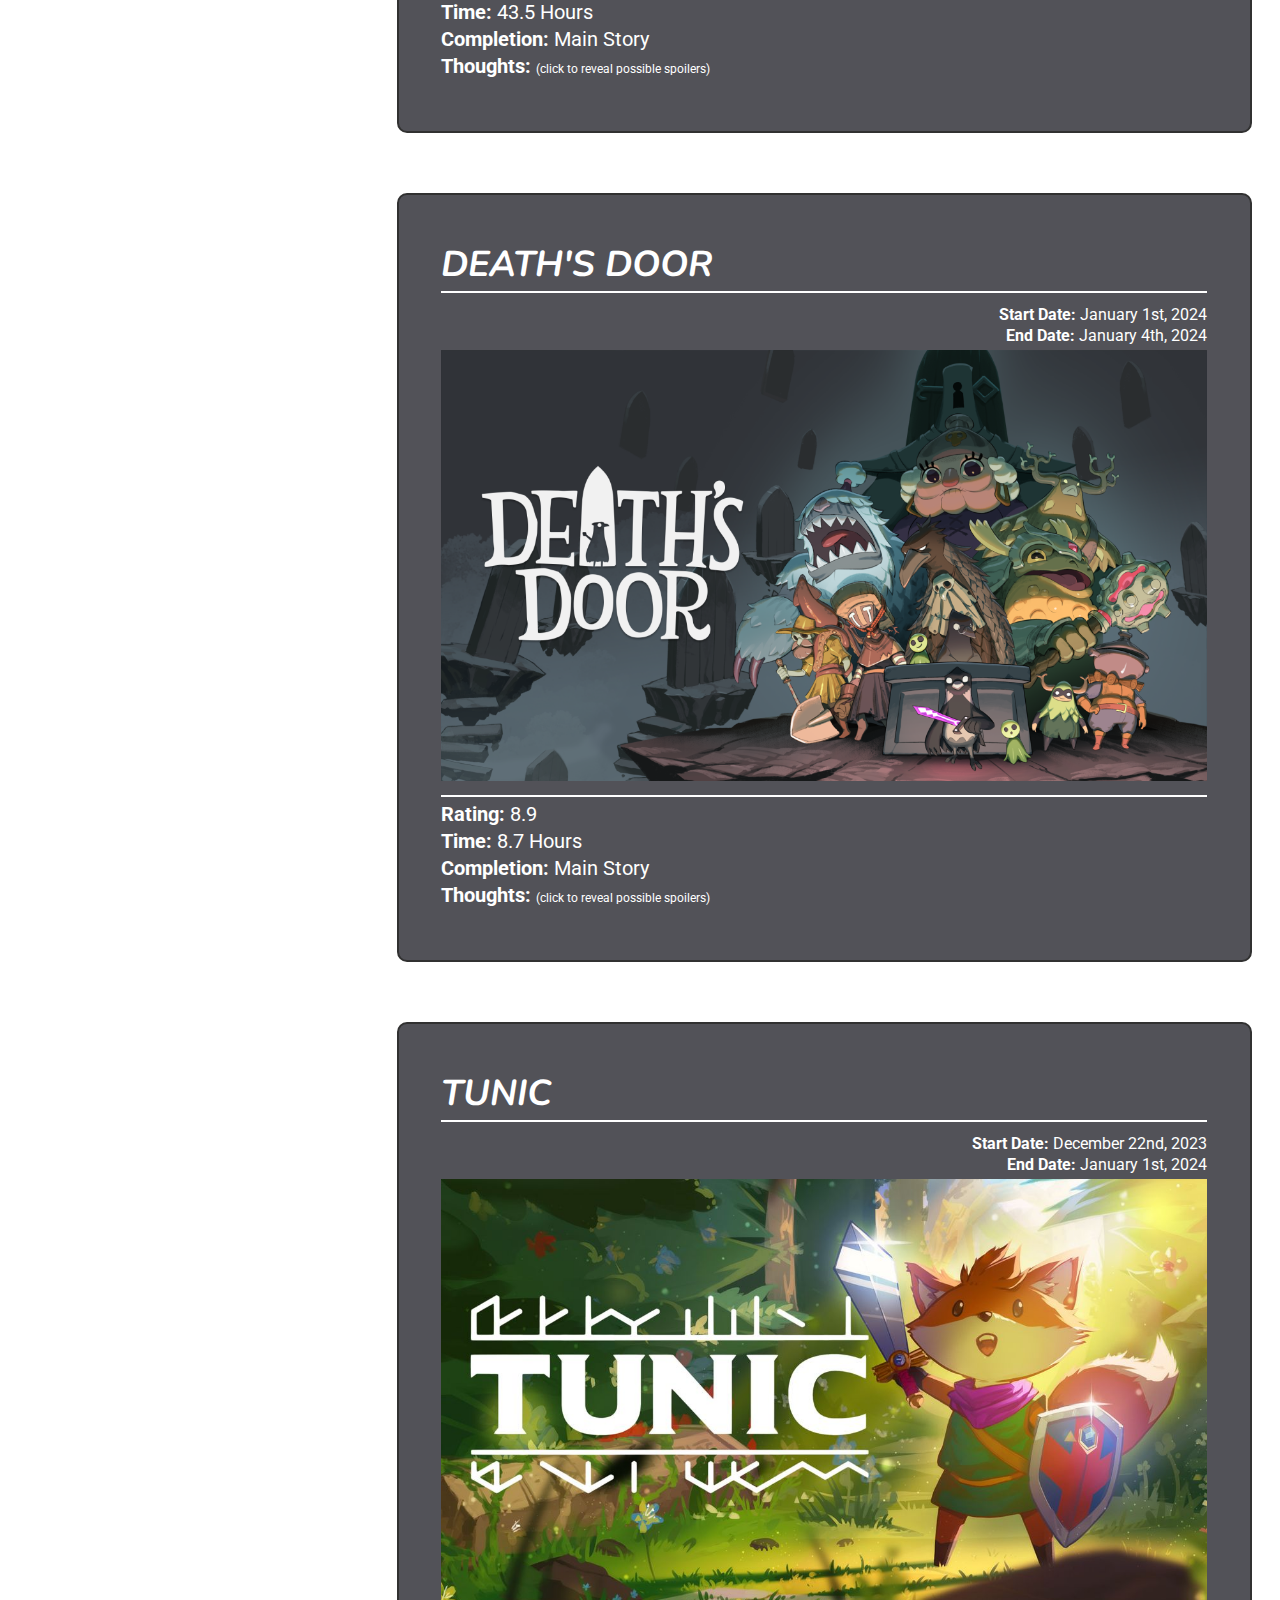
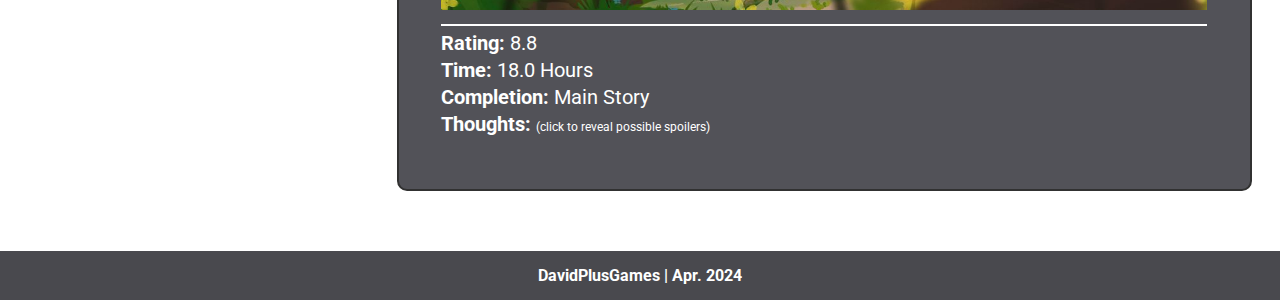
==== commit b2a4fcc9: "Minor change" ====
--- a/index.html
+++ b/index.html
@@ -21,7 +21,7 @@
             <nav>
                 <a class="drop-icon"></a>
                 <ul id="drop-list">
-                    <li><a href="about.html" id="first">About</a></li>
+                    <li><a href="" id="first">About</a></li>
                     <li><a href="" id="second">Contact</a></li>
             </nav>
         </div>
@@ -55,6 +55,11 @@
                     <h1 id="archive2024">GAMES OF 2024 <img src="/images/triangle.png" alt=""></h1>
                     <div class="archive-covers">
                         <div class="archive-covers2024">
+                            <img src="/game-media/sekiro.jpg" alt="">
+                            <img src="/game-media//Stray.jpg" alt="">
+                            <img src="/game-media/EldenRing.png" alt="">
+                            <img src="/game-media/DarkSouls3.jpg" alt="">
+                            <img src="/game-media/DarkSouls2.png" alt="">
                             <img src="/game-media/LiesOfP.jpg" alt="">
                             <img src="/game-media/DeathsDoor.png" alt="">
                             <img src="/game-media/Tunic.jpg" alt="">
@@ -394,7 +399,7 @@
     </main>
 
     <footer>
-        <p>DavidPlusGames | Jan. 2024</p>
+        <p>DavidPlusGames | Apr. 2024</p>
     </footer>
 </body>
 
--- a/style.css
+++ b/style.css
@@ -520,14 +520,27 @@
     border: solid black 1px;
 }
 
+.archive-covers2024 img {
+    width: 200px;
+}
+
 .archive-covers h2 {
     padding-top: 20px;
 }
 
+@media (max-width: 600px) {
+
+    .archive-covers img {
+        width: 160px;
+        height: 90px;
+    }
+}
+
 @media (min-width: 600px) {
 
     .archive-covers img {
-        height: 100px;
+        min-height: 115px;
+        min-width: 200px;
     }
 
     .archive-covers2024,
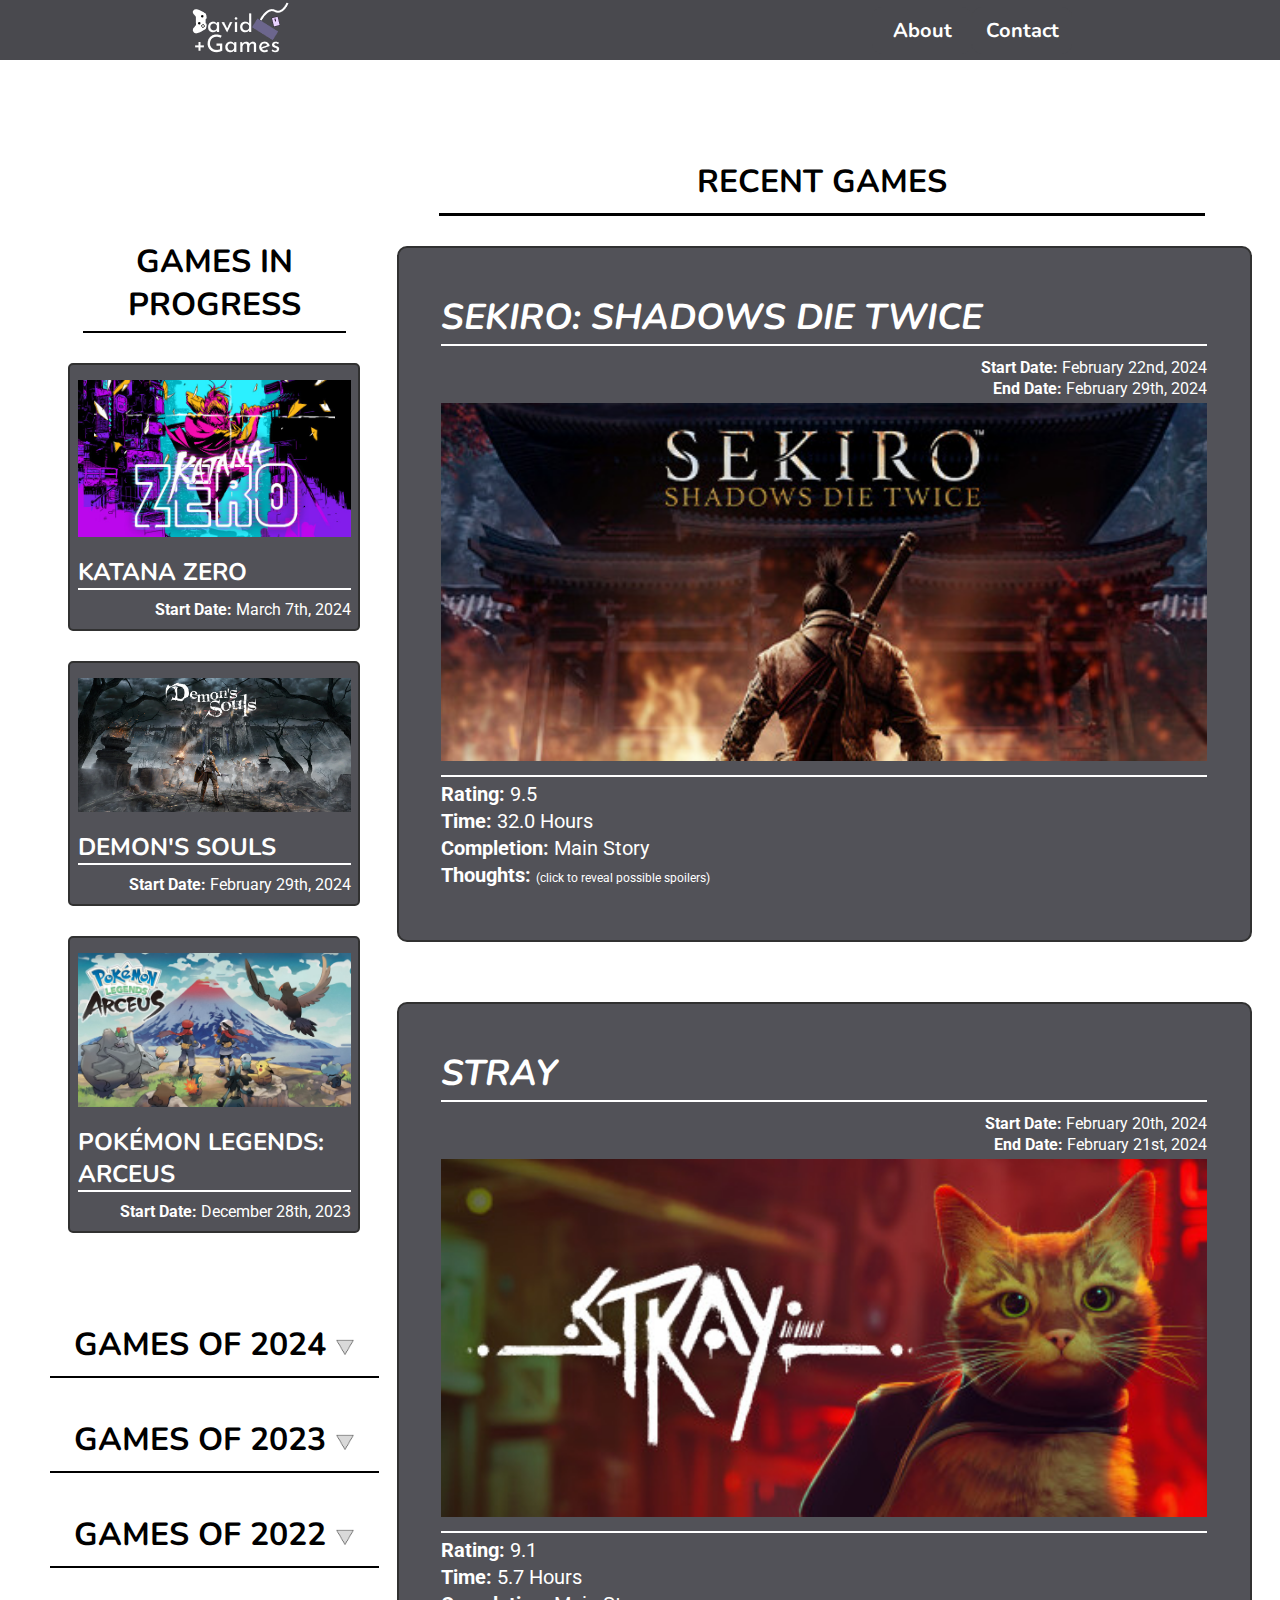
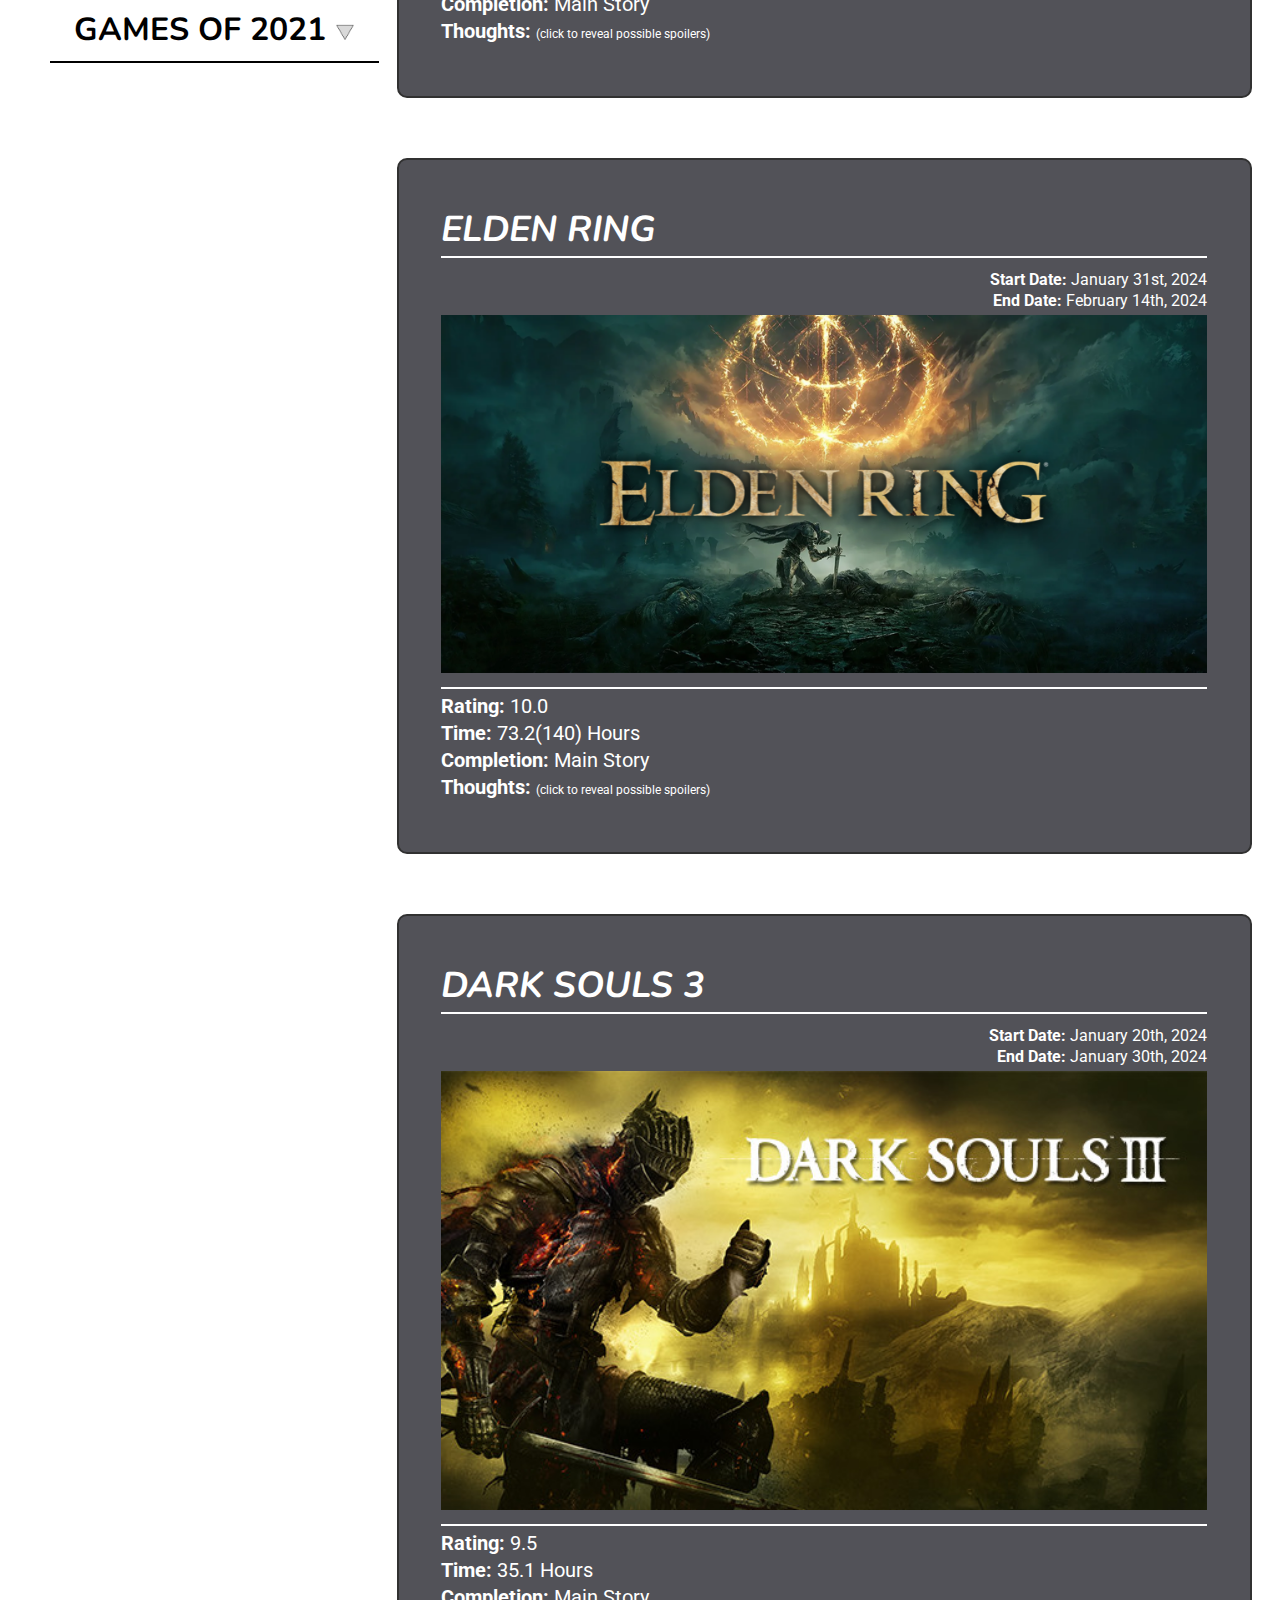
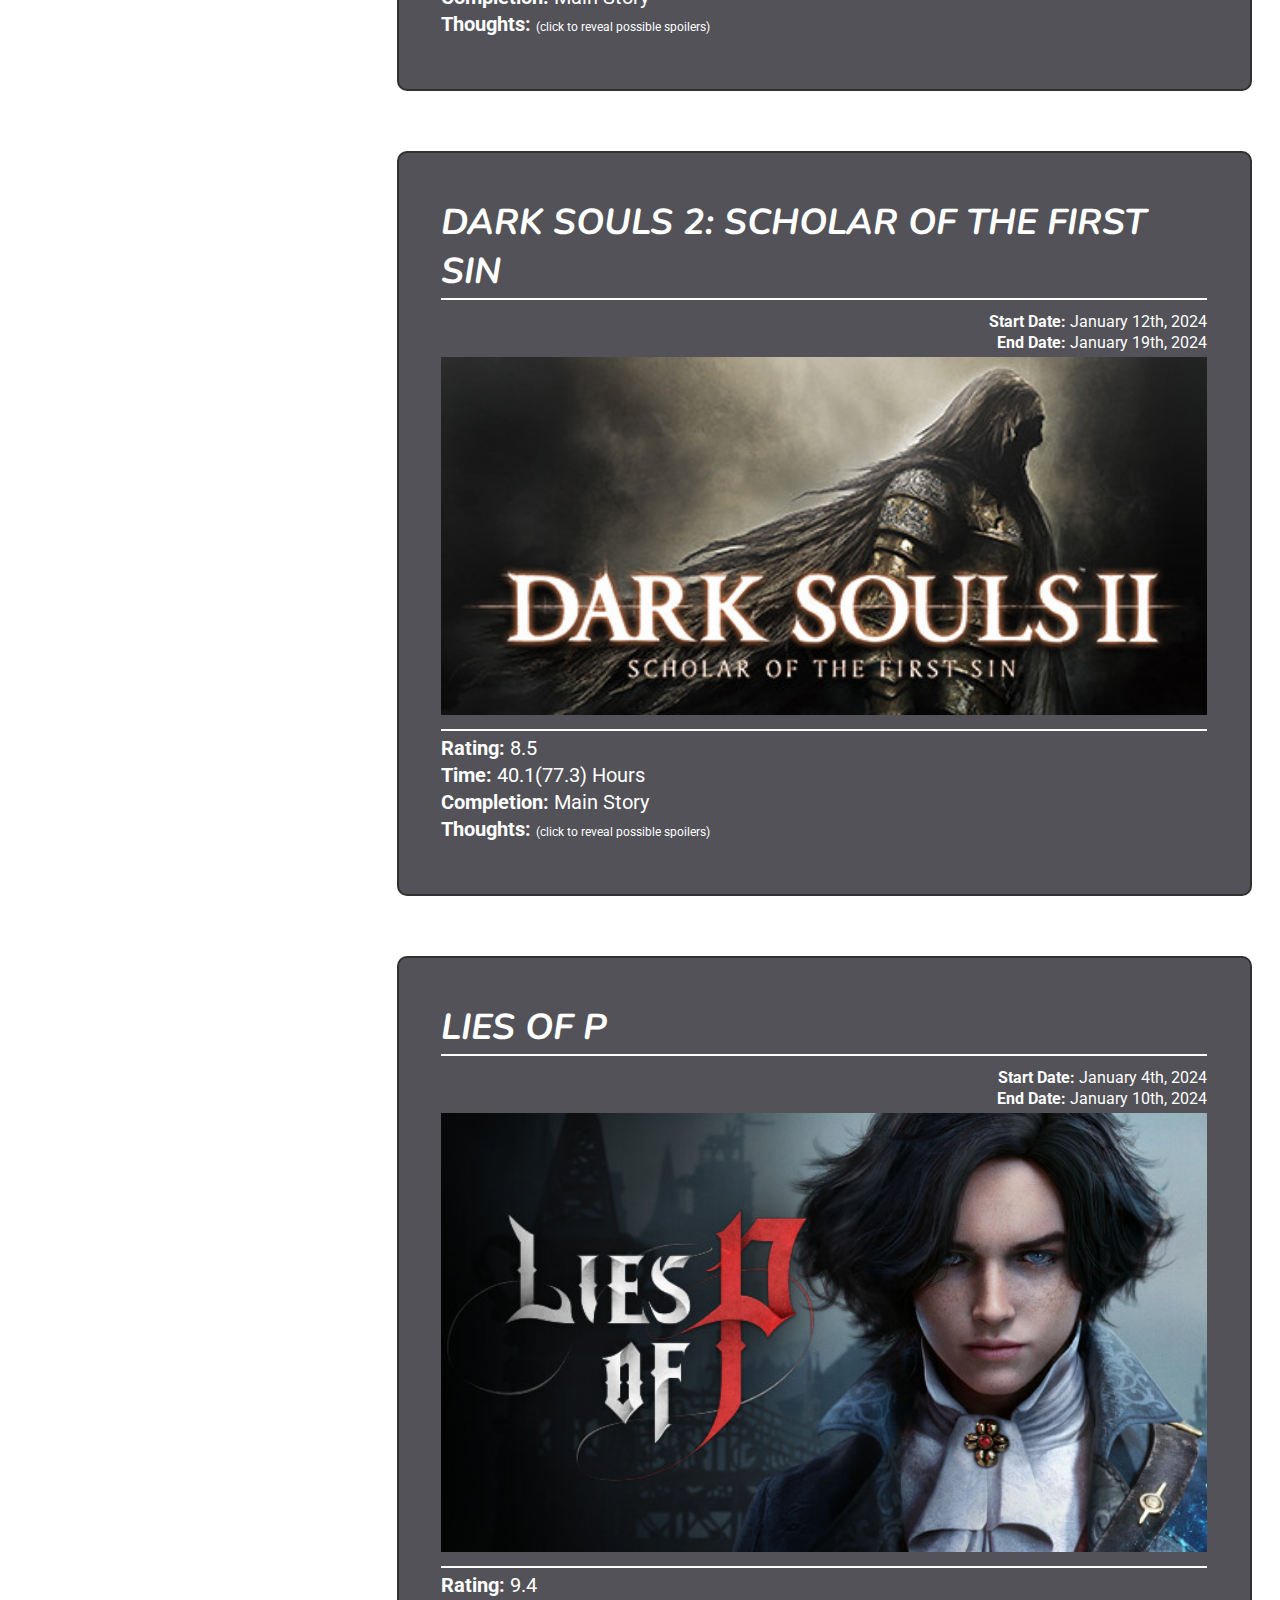
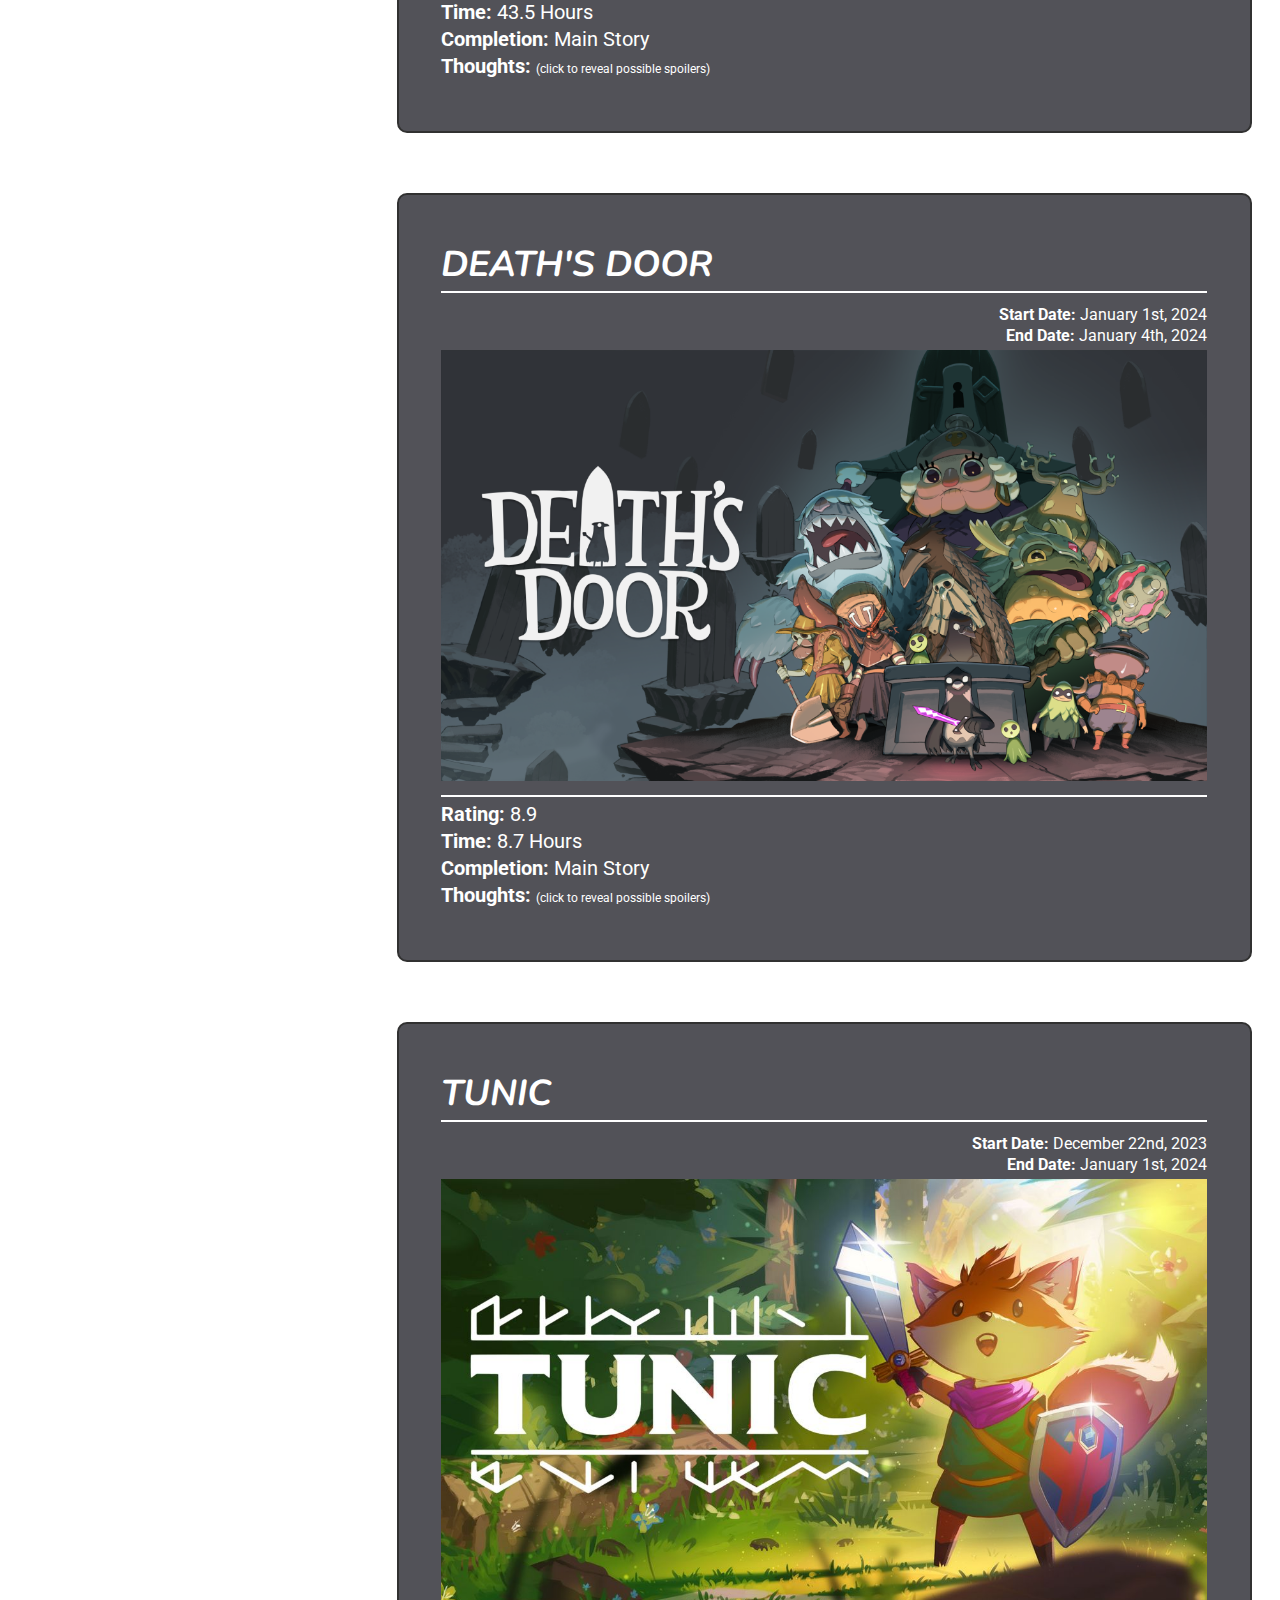
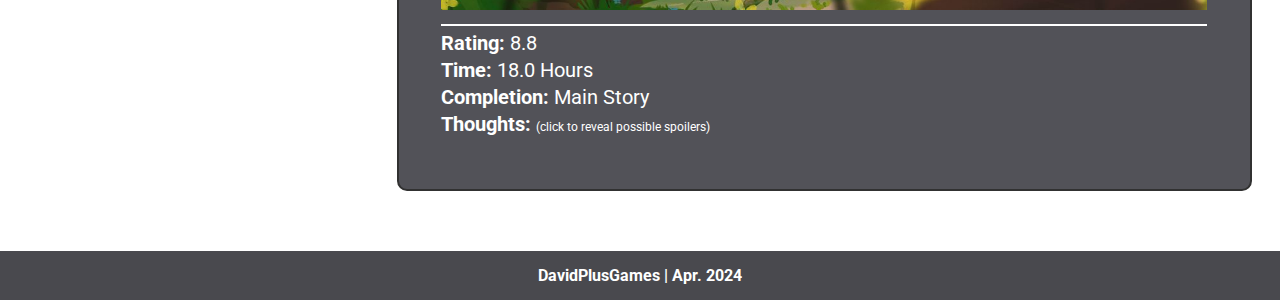
==== commit 20143888: "Added thoughts to games" ====
--- a/index.html
+++ b/index.html
@@ -143,20 +143,15 @@
                                 <p><span id="stats">Thoughts:</span> <span class="spoilerMsg">(click to reveal possible
                                         spoilers)</span></p>
                                 <div class="gameThoughts">
-                                    <p>Lorem ipsum dolor sit amet consectetur adipisicing elit. Veritatis provident,
-                                        autem accusamus, aspernatur quod officiis ex debitis tenetur minus amet
-                                        excepturi sit a ullam sint perspiciatis. Quasi quo praesentium a!</p>
-                                    <p>Lorem, ipsum dolor sit amet consectetur adipisicing elit. Maiores incidunt unde
-                                        consequatur. Debitis molestiae unde est aliquid nisi doloribus fugit, accusamus
-                                        tempora ipsum, distinctio laborum laudantium. Consequuntur perferendis nam quos?
+                                    <p>Sekiro was surprisingly not as hard as most people say (even with the demon
+                                        bell), though it might be due to all the souls games I have played already.</p>
+                                    <p>When it comes to combat, this game is my favorite out of all the games. Each time
+                                        you deflect an attack is such a satisfying feeling, similar to Lies of P. I
+                                        enjoyed the movement, the freedom to run around during fights, no running of out
+                                        stamina.</p>
+                                    <p>Art style was great and consistent.</p>
+                                    <p>Will definitely do a NG+ run without the Kuro Charm to add on to the difficulty.
                                     </p>
-                                    <p>Lorem ipsum dolor sit amet consectetur, adipisicing elit. Eveniet odio quas
-                                        maxime distinctio esse cumque, totam quos assumenda dolorem eum, velit nobis
-                                        rerum nulla voluptatum sunt cupiditate minima exercitationem at.</p>
-                                    <p>Lorem ipsum dolor sit amet consectetur adipisicing elit. Maxime officiis,
-                                        deserunt iusto, eveniet ex dicta nemo facere libero neque totam quisquam
-                                        inventore, tenetur tempore? Aspernatur explicabo consectetur distinctio eligendi
-                                        tempore?</p>
                                 </div>
                             </div>
                         </div>
@@ -177,20 +172,12 @@
                                 <p><span id="stats">Thoughts:</span> <span class="spoilerMsg">(click to reveal possible
                                         spoilers)</span></p>
                                 <div class="gameThoughts">
-                                    <p>Lorem ipsum dolor sit amet consectetur adipisicing elit. Veritatis provident,
-                                        autem accusamus, aspernatur quod officiis ex debitis tenetur minus amet
-                                        excepturi sit a ullam sint perspiciatis. Quasi quo praesentium a!</p>
-                                    <p>Lorem, ipsum dolor sit amet consectetur adipisicing elit. Maiores incidunt unde
-                                        consequatur. Debitis molestiae unde est aliquid nisi doloribus fugit, accusamus
-                                        tempora ipsum, distinctio laborum laudantium. Consequuntur perferendis nam quos?
-                                    </p>
-                                    <p>Lorem ipsum dolor sit amet consectetur, adipisicing elit. Eveniet odio quas
-                                        maxime distinctio esse cumque, totam quos assumenda dolorem eum, velit nobis
-                                        rerum nulla voluptatum sunt cupiditate minima exercitationem at.</p>
-                                    <p>Lorem ipsum dolor sit amet consectetur adipisicing elit. Maxime officiis,
-                                        deserunt iusto, eveniet ex dicta nemo facere libero neque totam quisquam
-                                        inventore, tenetur tempore? Aspernatur explicabo consectetur distinctio eligendi
-                                        tempore?</p>
+                                    <p>This might be the cutest game I have ever played in my life.</p>
+                                    <p>Graphics are great, mechanics are simple, good story.</p>
+                                    <p>Exploring and hanging out in the town can be quite relaxing. Though going out on
+                                        quests to progress the story was fun and I enjoyed the puzzles.</p>
+                                    <p> I wish this game could have been longer but it was amazing for its length. My
+                                        favorite thing is definitely hanging out with the musician.</p>
                                 </div>
                             </div>
                         </div>
@@ -205,26 +192,22 @@
                         <img class="game-cover" src="/game-media/EldenRing.png" alt="">
                         <div class="under-cover">
                             <div class="review">
-                                <p><span id="stats">Rating:</span> 9.7</p>
+                                <p><span id="stats">Rating:</span> 10.0</p>
                                 <p><span id="stats">Time:</span> 73.2(140) Hours</p>
                                 <p><span id="stats">Completion:</span> Main Story</p>
                                 <p><span id="stats">Thoughts:</span> <span class="spoilerMsg">(click to reveal possible
                                         spoilers)</span></p>
                                 <div class="gameThoughts">
-                                    <p>Lorem ipsum dolor sit amet consectetur adipisicing elit. Veritatis provident,
-                                        autem accusamus, aspernatur quod officiis ex debitis tenetur minus amet
-                                        excepturi sit a ullam sint perspiciatis. Quasi quo praesentium a!</p>
-                                    <p>Lorem, ipsum dolor sit amet consectetur adipisicing elit. Maiores incidunt unde
-                                        consequatur. Debitis molestiae unde est aliquid nisi doloribus fugit, accusamus
-                                        tempora ipsum, distinctio laborum laudantium. Consequuntur perferendis nam quos?
-                                    </p>
-                                    <p>Lorem ipsum dolor sit amet consectetur, adipisicing elit. Eveniet odio quas
-                                        maxime distinctio esse cumque, totam quos assumenda dolorem eum, velit nobis
-                                        rerum nulla voluptatum sunt cupiditate minima exercitationem at.</p>
-                                    <p>Lorem ipsum dolor sit amet consectetur adipisicing elit. Maxime officiis,
-                                        deserunt iusto, eveniet ex dicta nemo facere libero neque totam quisquam
-                                        inventore, tenetur tempore? Aspernatur explicabo consectetur distinctio eligendi
-                                        tempore?</p>
+                                    <p>This game is sick and gives so much freedom compared to other souls games.
+                                        Mechanically amazing and graphically the best, I don't see how it can get
+                                        better.</p>
+                                    <p>Boss fights are pretty creative and solid for the most part, with the common
+                                        "unfair" feeling attacks/fights these games usually feature.</p>
+                                    <p>Overworld exploration is fun and easy to get lost in, I personally would wander
+                                        off constantly.</p>
+                                    <p>It is truly hard to explain how amazing this game is, please play if you want to
+                                        try a souls-game. There is so much to do, you can see the amount of effort put
+                                        into this game.</p>
                                 </div>
                             </div>
                         </div>
@@ -245,20 +228,13 @@
                                 <p><span id="stats">Thoughts:</span> <span class="spoilerMsg">(click to reveal possible
                                         spoilers)</span></p>
                                 <div class="gameThoughts">
-                                    <p>Lorem ipsum dolor sit amet consectetur adipisicing elit. Veritatis provident,
-                                        autem accusamus, aspernatur quod officiis ex debitis tenetur minus amet
-                                        excepturi sit a ullam sint perspiciatis. Quasi quo praesentium a!</p>
-                                    <p>Lorem, ipsum dolor sit amet consectetur adipisicing elit. Maiores incidunt unde
-                                        consequatur. Debitis molestiae unde est aliquid nisi doloribus fugit, accusamus
-                                        tempora ipsum, distinctio laborum laudantium. Consequuntur perferendis nam quos?
-                                    </p>
-                                    <p>Lorem ipsum dolor sit amet consectetur, adipisicing elit. Eveniet odio quas
-                                        maxime distinctio esse cumque, totam quos assumenda dolorem eum, velit nobis
-                                        rerum nulla voluptatum sunt cupiditate minima exercitationem at.</p>
-                                    <p>Lorem ipsum dolor sit amet consectetur adipisicing elit. Maxime officiis,
-                                        deserunt iusto, eveniet ex dicta nemo facere libero neque totam quisquam
-                                        inventore, tenetur tempore? Aspernatur explicabo consectetur distinctio eligendi
-                                        tempore?</p>
+                                    <p>Best game of the Dark Souls series easily. Feels the best, looks the best, boss
+                                        fights are the best.</p>
+                                    <p>I never felt the need to rush through this game. It felt more fun and fair than
+                                        1 and 2. Hit detection felt solid, attacks did not feel like they just clipped
+                                        into you. Though the difficulty overall was slightly more difficult when it came
+                                        to bosses.</p>
+                                    <p>Would recommend, might play again either NG+ or just NG.</p>
                                 </div>
                             </div>
                         </div>
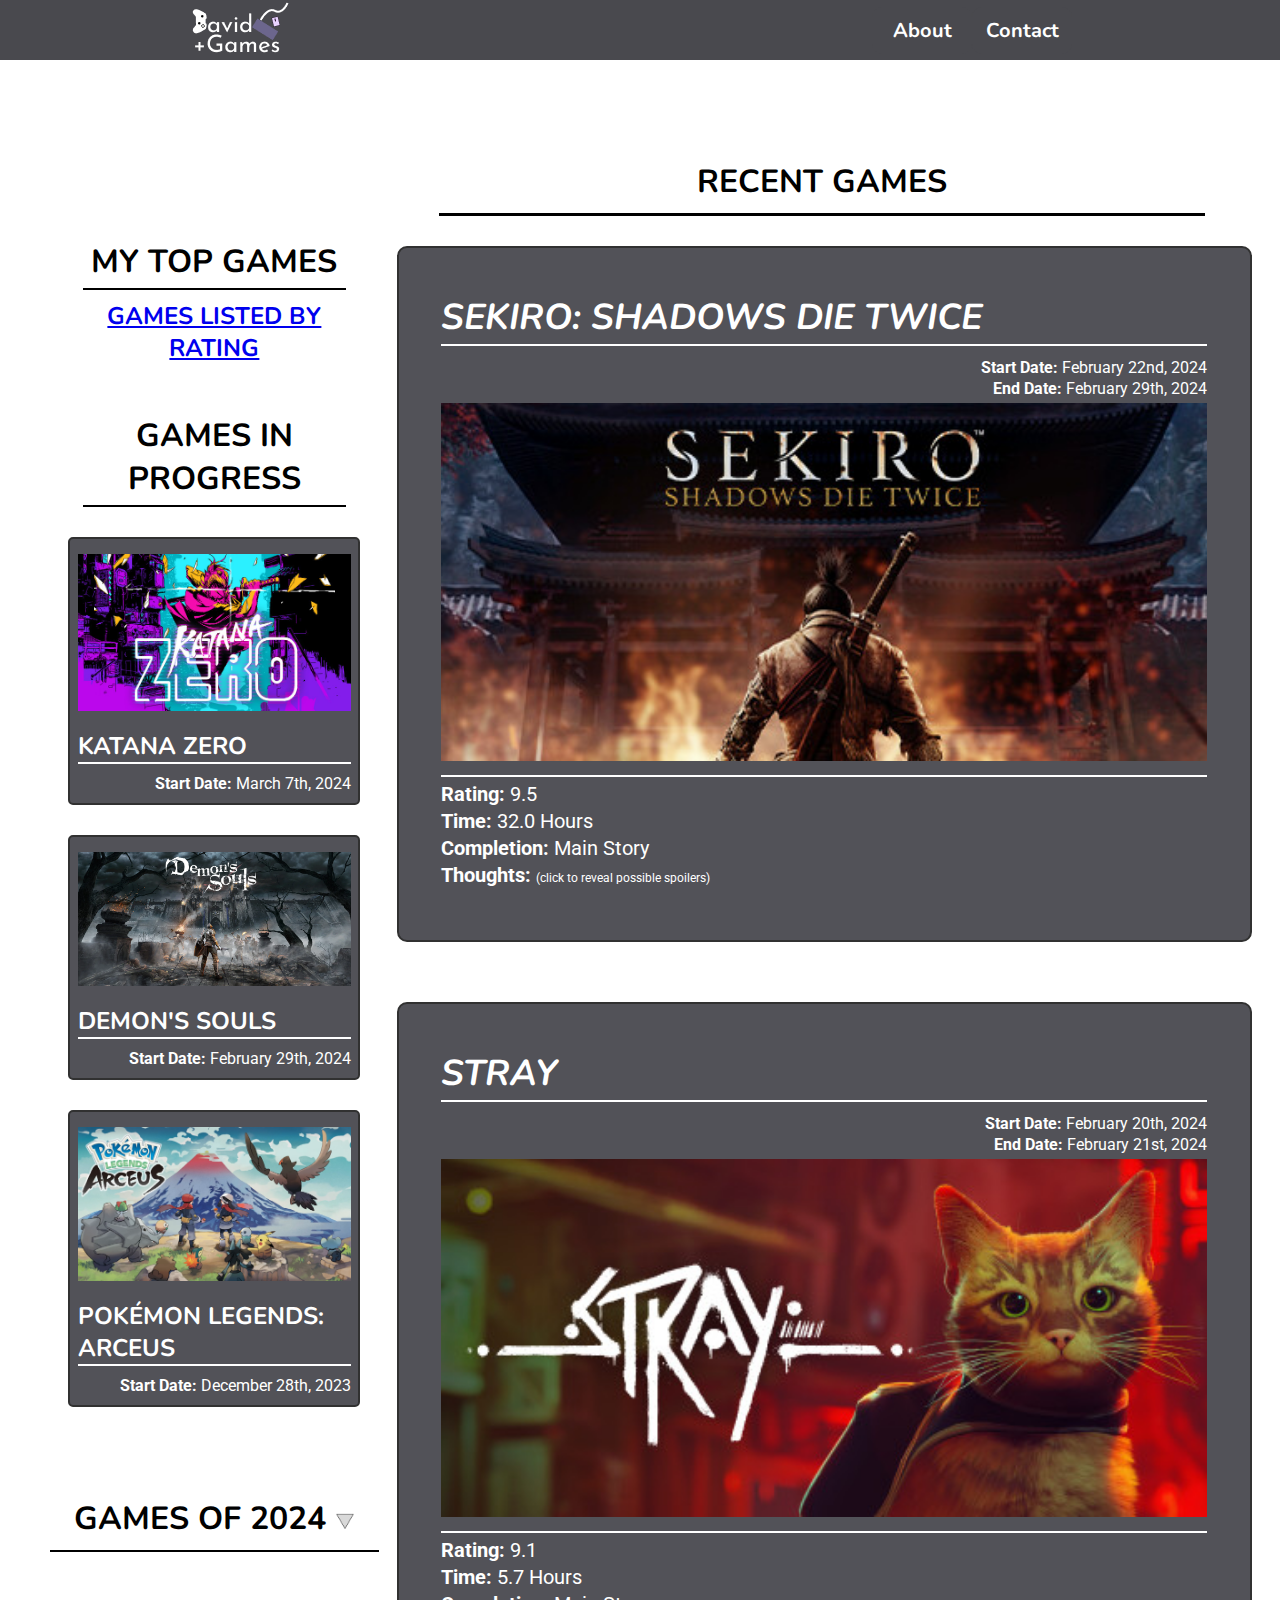
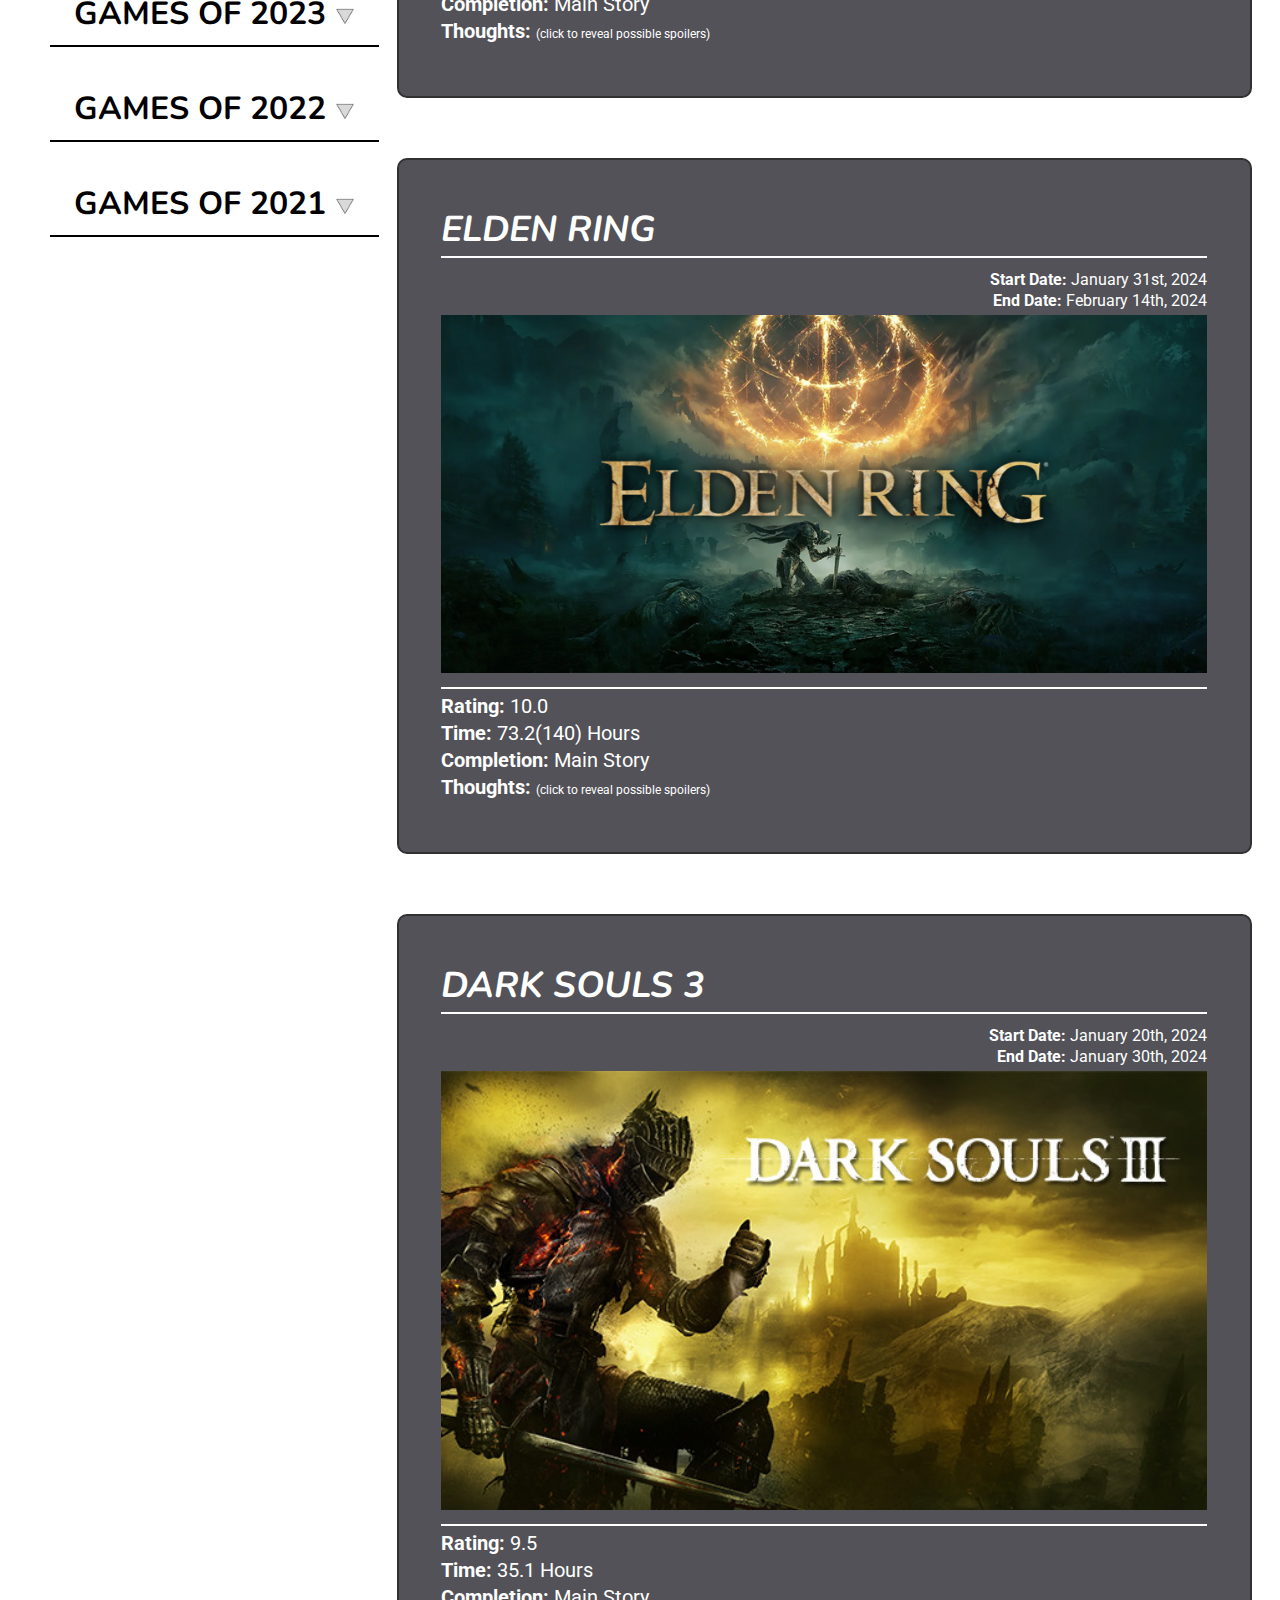
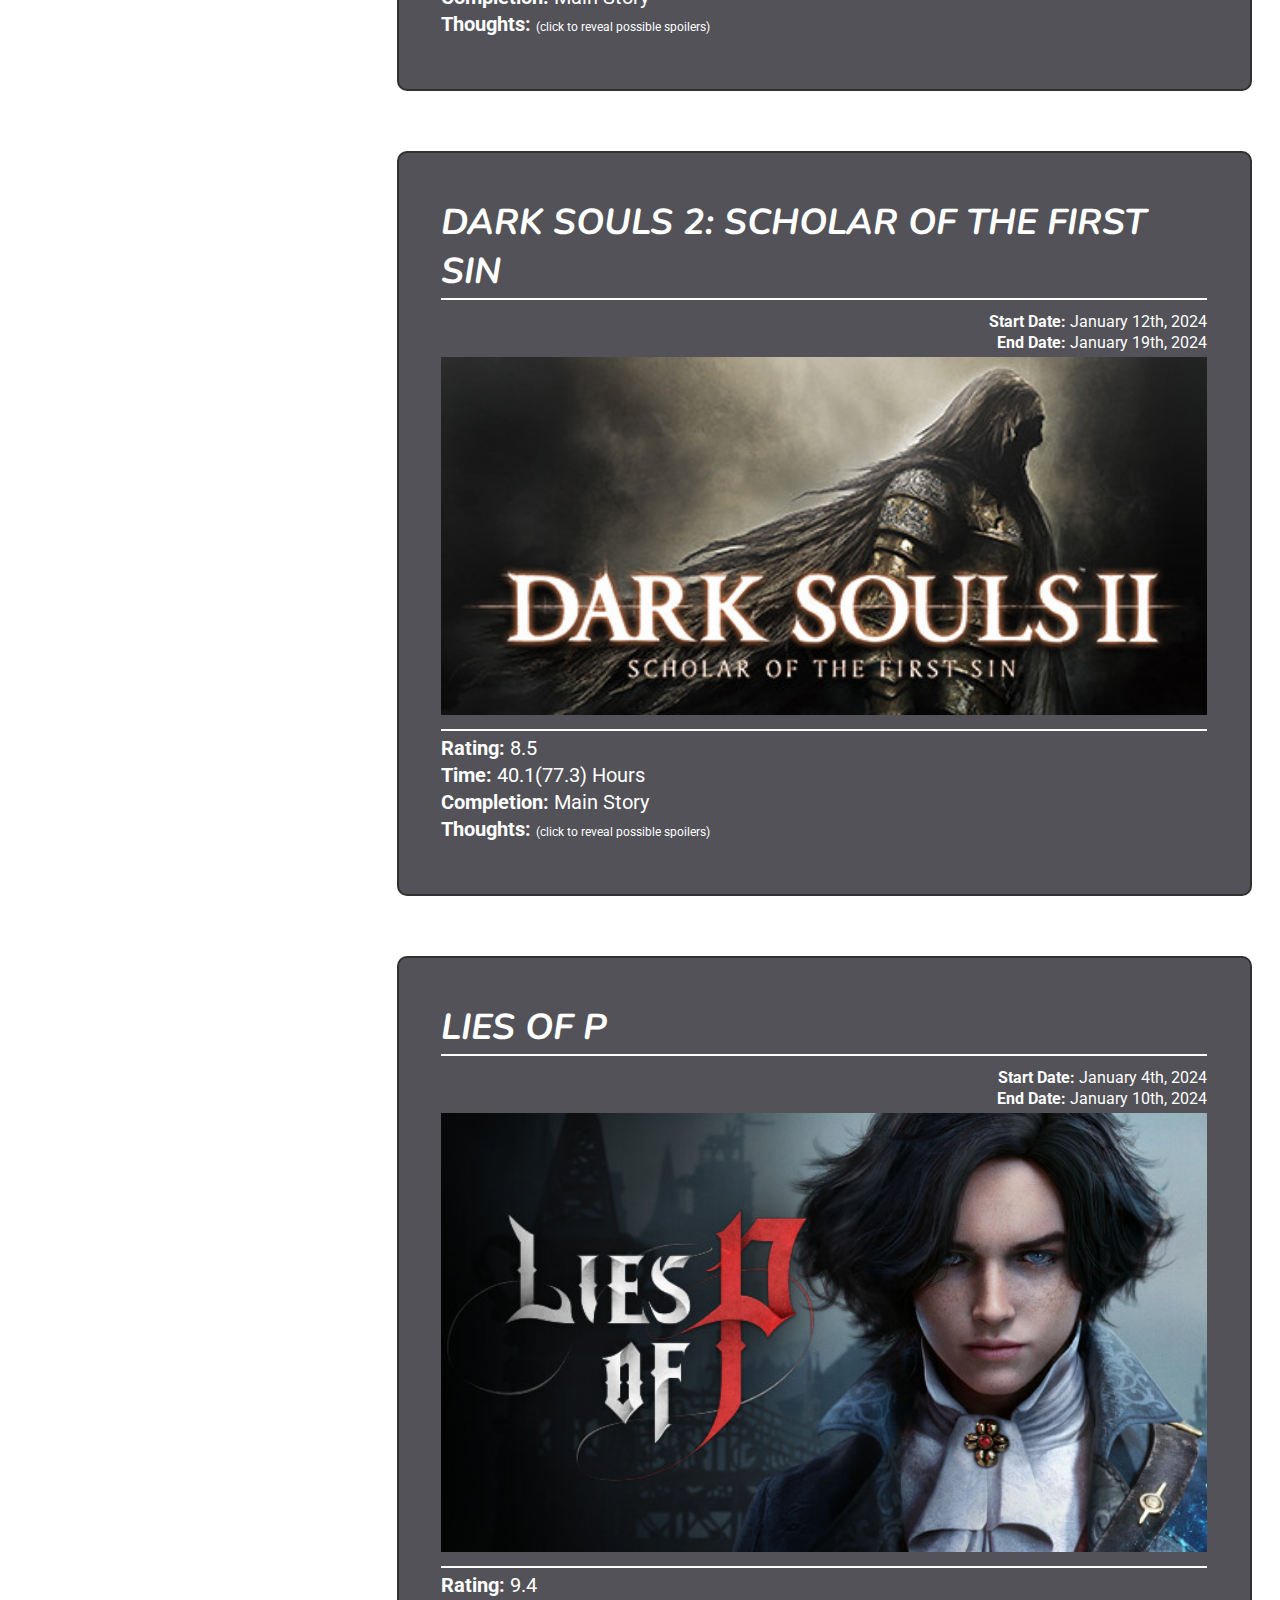
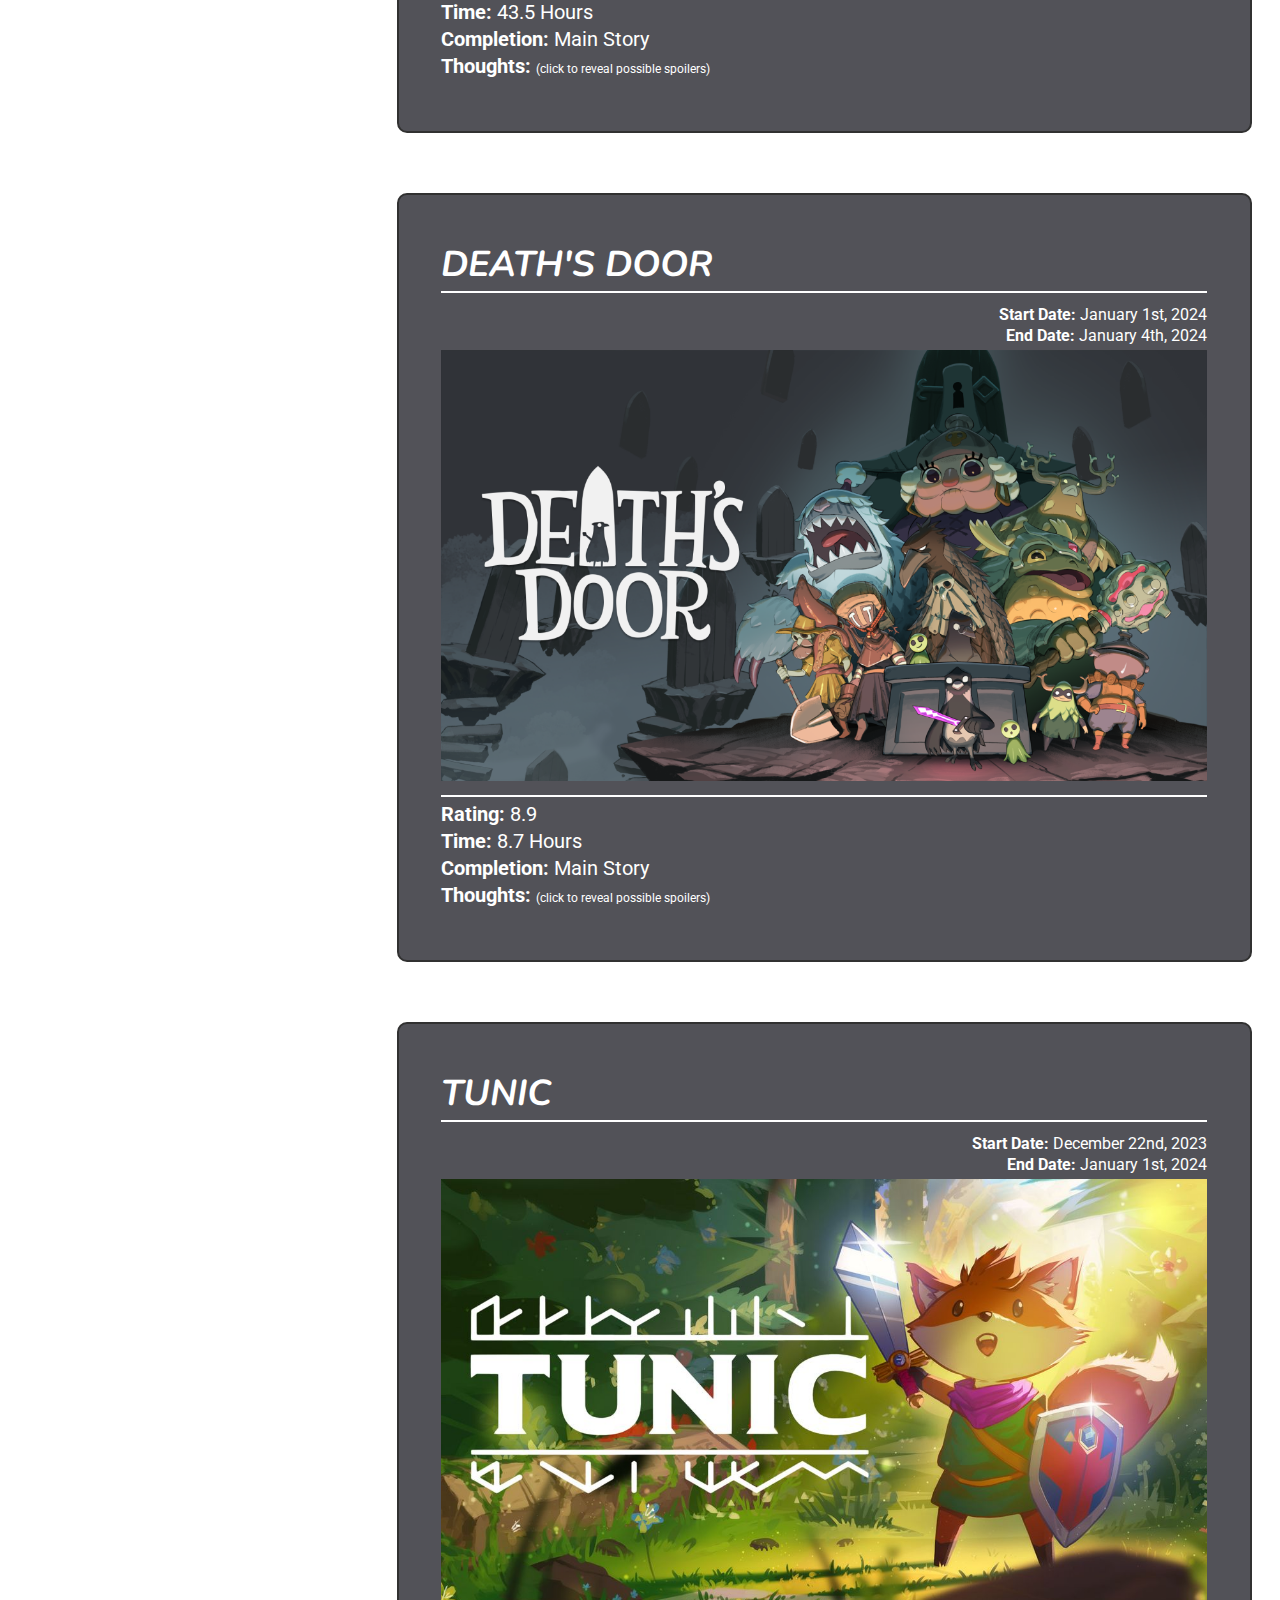
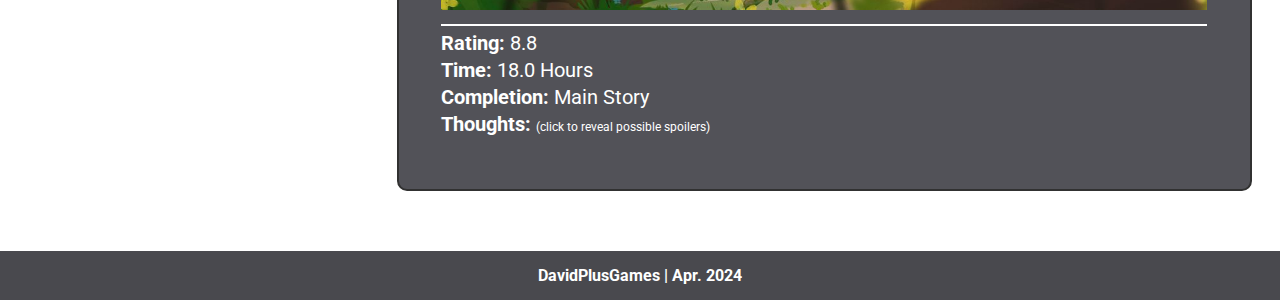
==== commit db3a1823: "Added new page for rankings" ====
--- a/index.html
+++ b/index.html
@@ -31,6 +31,11 @@
         <div class="main-wrapper">
 
             <div class="archive-wrapper">
+                <div class="topGames">
+                    <h1>MY TOP GAMES</h1>
+                    <h2><a href="ranked.html">GAMES LISTED BY RATING</a></h2>
+                </div>
+
                 <div class="inProgress">
                     <h1>GAMES IN PROGRESS</h1>
                     <div class="gamesInProg">
--- a/style.css
+++ b/style.css
@@ -427,6 +427,25 @@
  *
  */
 
+.topGames {
+    margin: 0 auto;
+    text-align: center;
+    width: 80%;
+    margin-bottom: 50px;
+}
+
+.topGames h1 {
+    color: #000000;
+    border-bottom: solid #000000 2px;
+    padding-bottom: 5px;
+    width: 90%;
+    max-width: 500px;
+}
+
+.topGames h2 {
+    padding-top: 10px;
+}
+
 .inProgress {
     margin: 0 auto;
     text-align: center;
@@ -635,4 +654,80 @@
     .about-wrapper {
         width: 50%;
     }
+}
+
+.table-wrapper {
+    width: 80%;
+    padding-bottom: 150px;
+    margin: 0 auto;
+}
+
+table,
+th,
+td {
+    border: 1px solid black;
+    text-align: center;
+    padding: 5px;
+    background-color: rgb(241, 241, 241);
+}
+
+table {
+    width: 80%;
+    background-color: rgb(216, 217, 255);
+    margin: 0 auto;
+}
+
+th {
+    font-family: 'Nunito', sans-serif;
+    font-weight: 700;
+    font-size: 1.3em;
+}
+
+td {
+    font-family: 'Roboto', sans-serif;
+    font-weight: 400;
+    font-size: 1.1em;
+}
+
+tr td:nth-of-type(2),
+tr td:nth-of-type(3) {
+    text-align: left;
+}
+
+@media (max-width: 600px) {
+
+    .table-wrapper {
+        width: 100%;
+    }
+
+    table {
+        width: 100%;
+    }
+
+    th {
+        font-size: 0.6em;
+    }
+
+    td {
+        font-size: 0.5em;
+    }
+}
+
+@media (min-width: 601px) {
+
+    .table-wrapper {
+        width: 100%;
+    }
+
+    table {
+        width: 100%;
+    }
+
+    th {
+        font-size: 1em;
+    }
+
+    td {
+        font-size: 1em;
+    }
 }